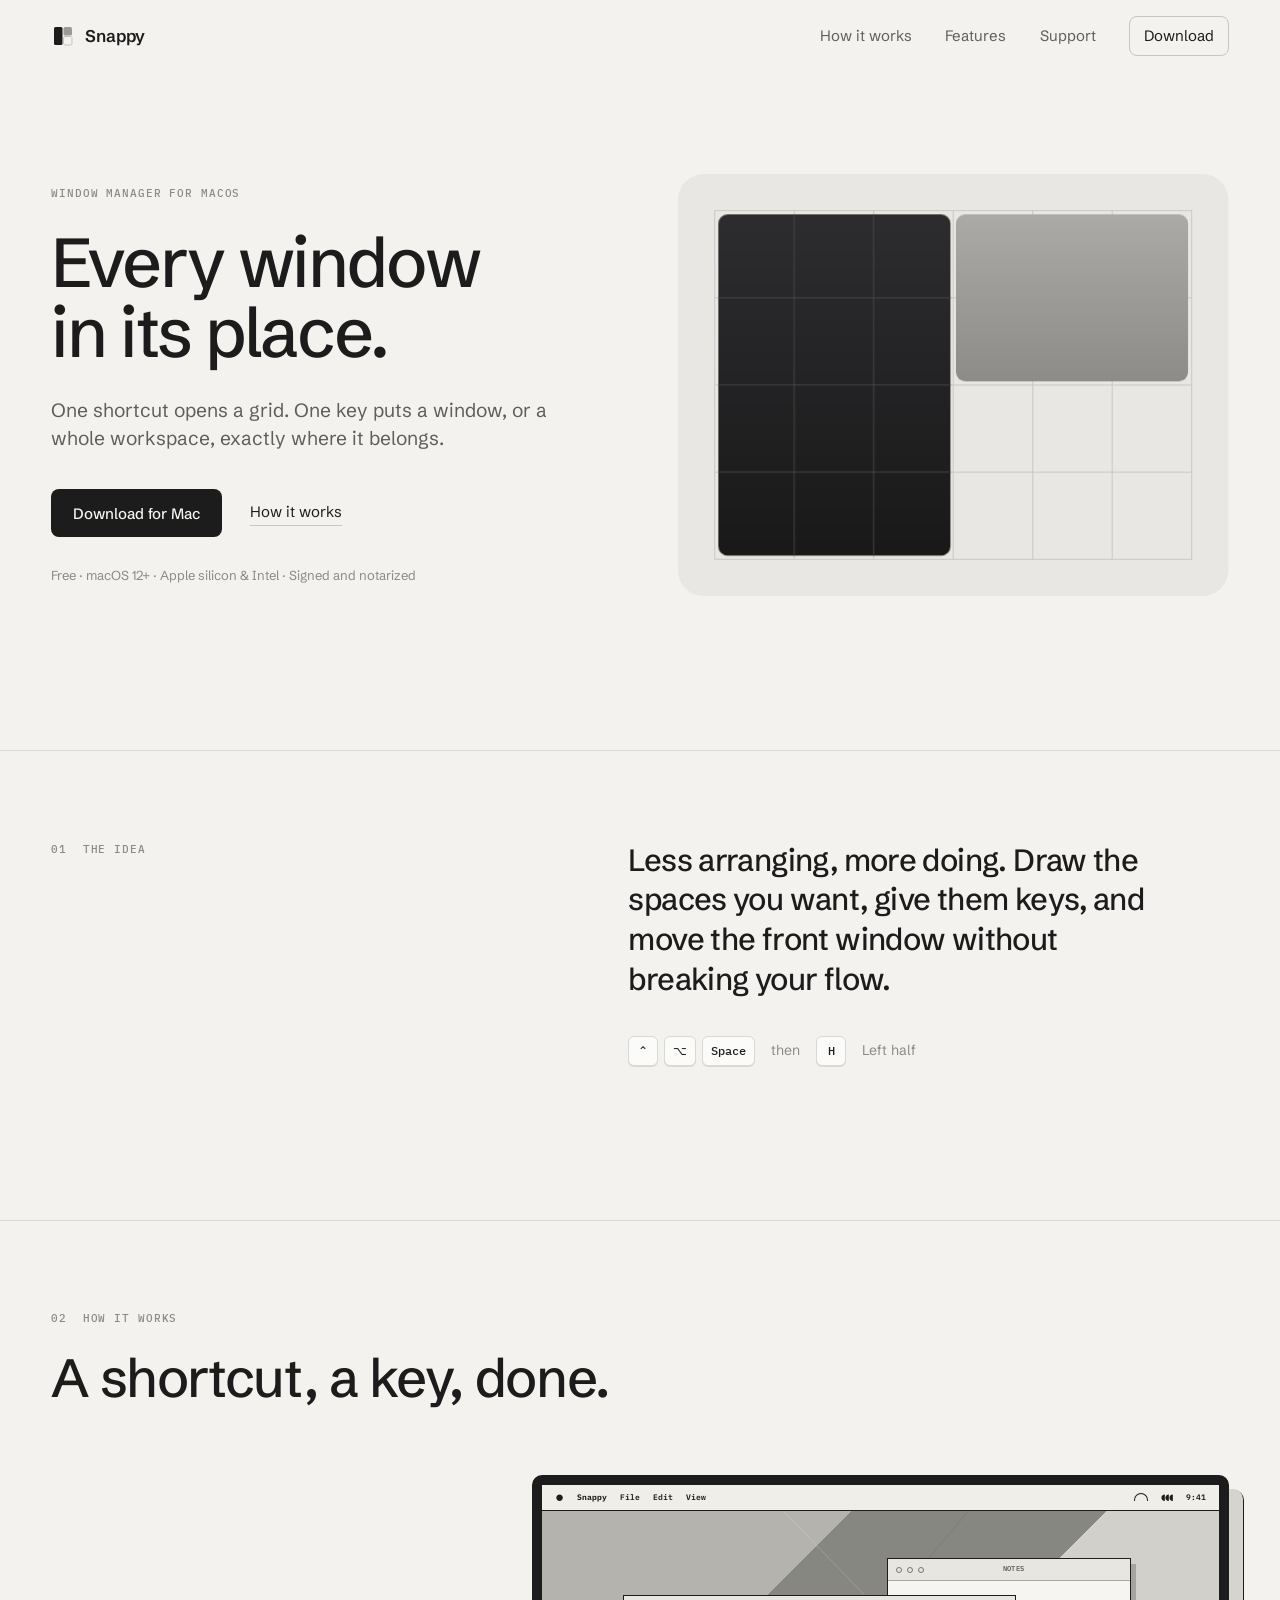
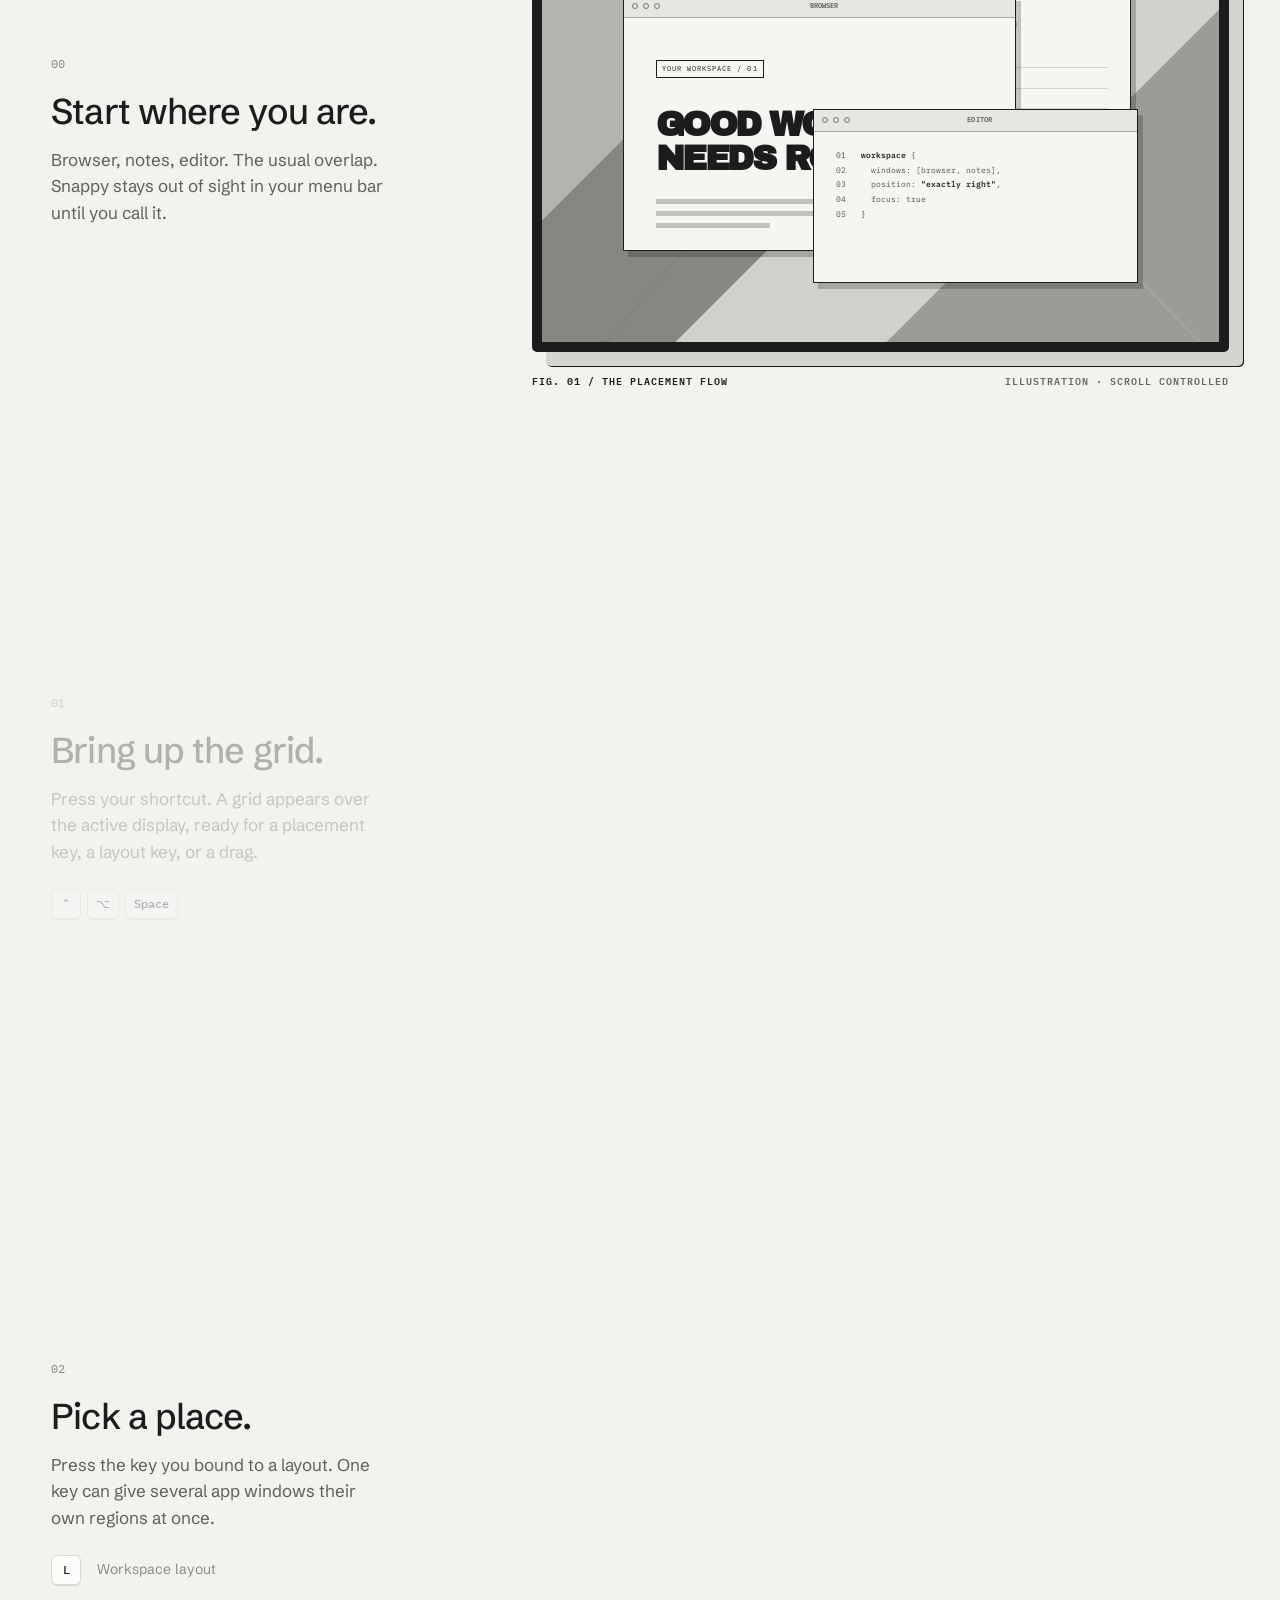
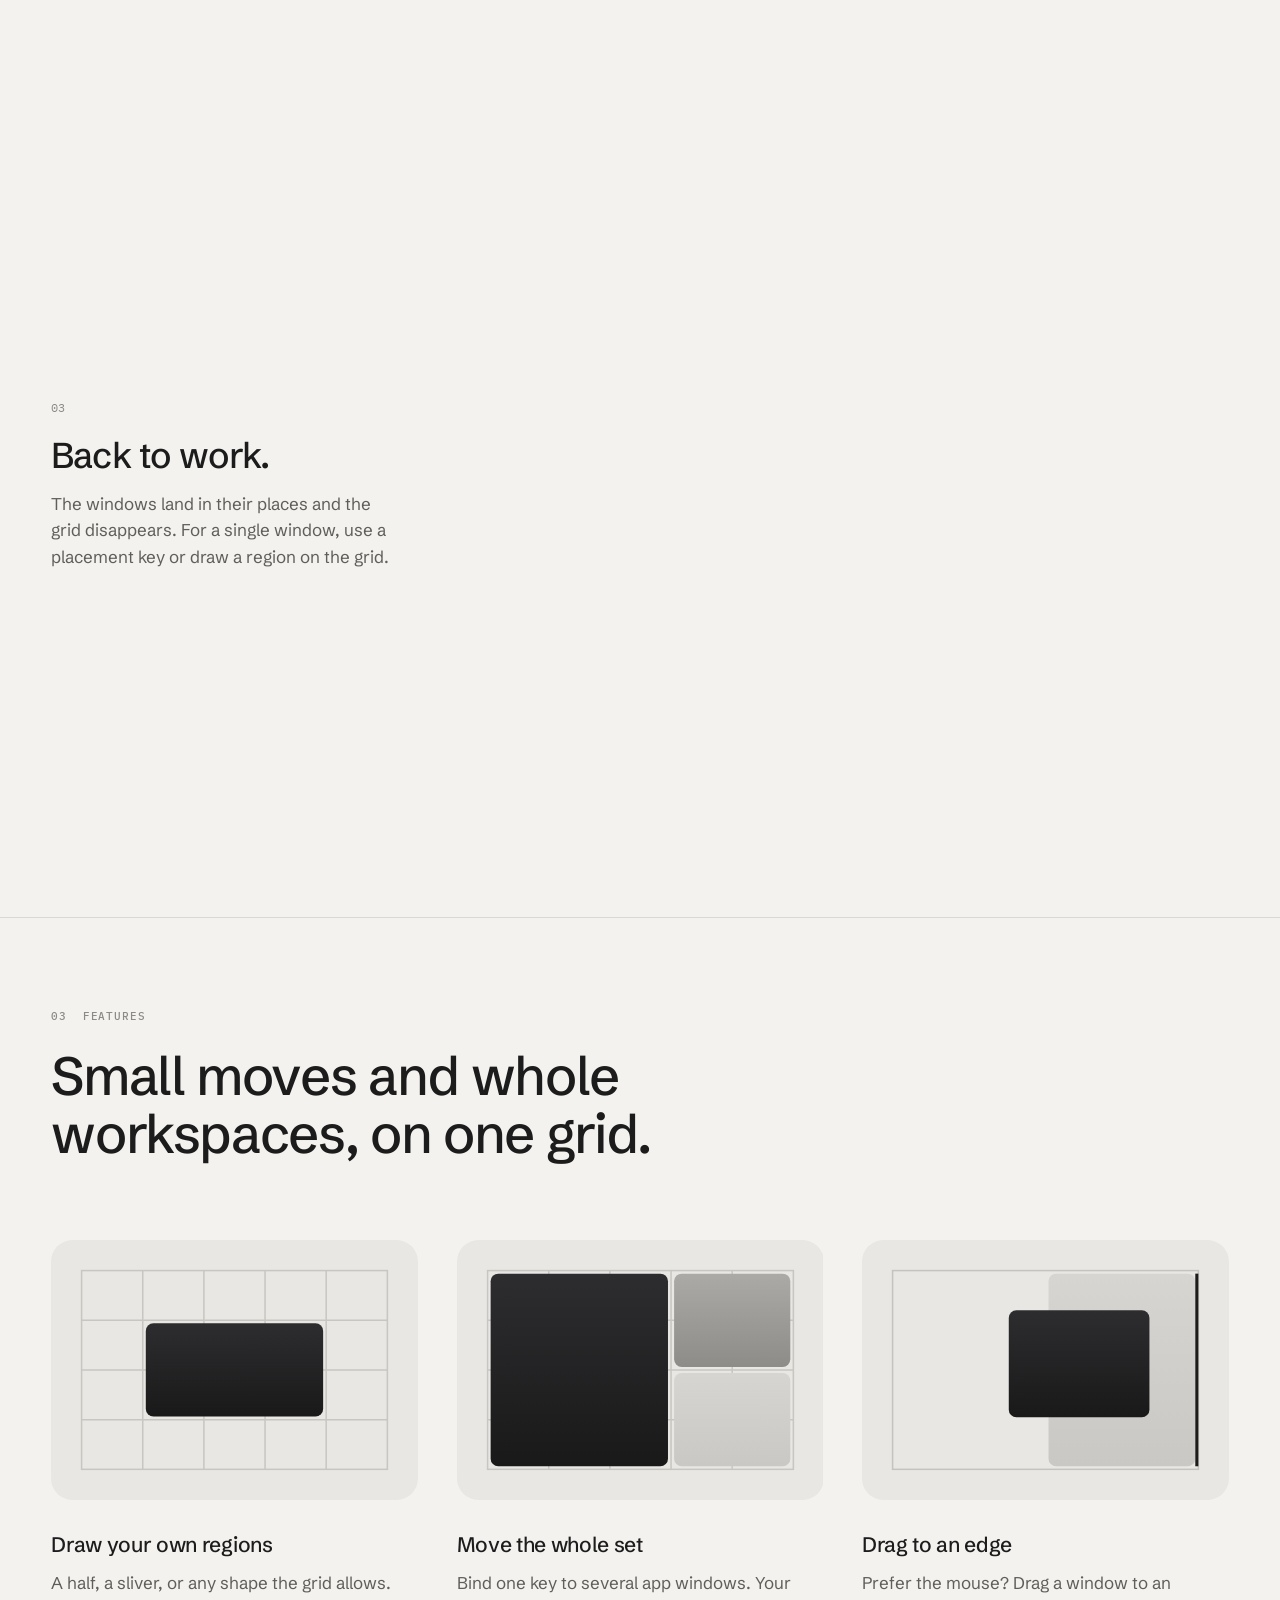
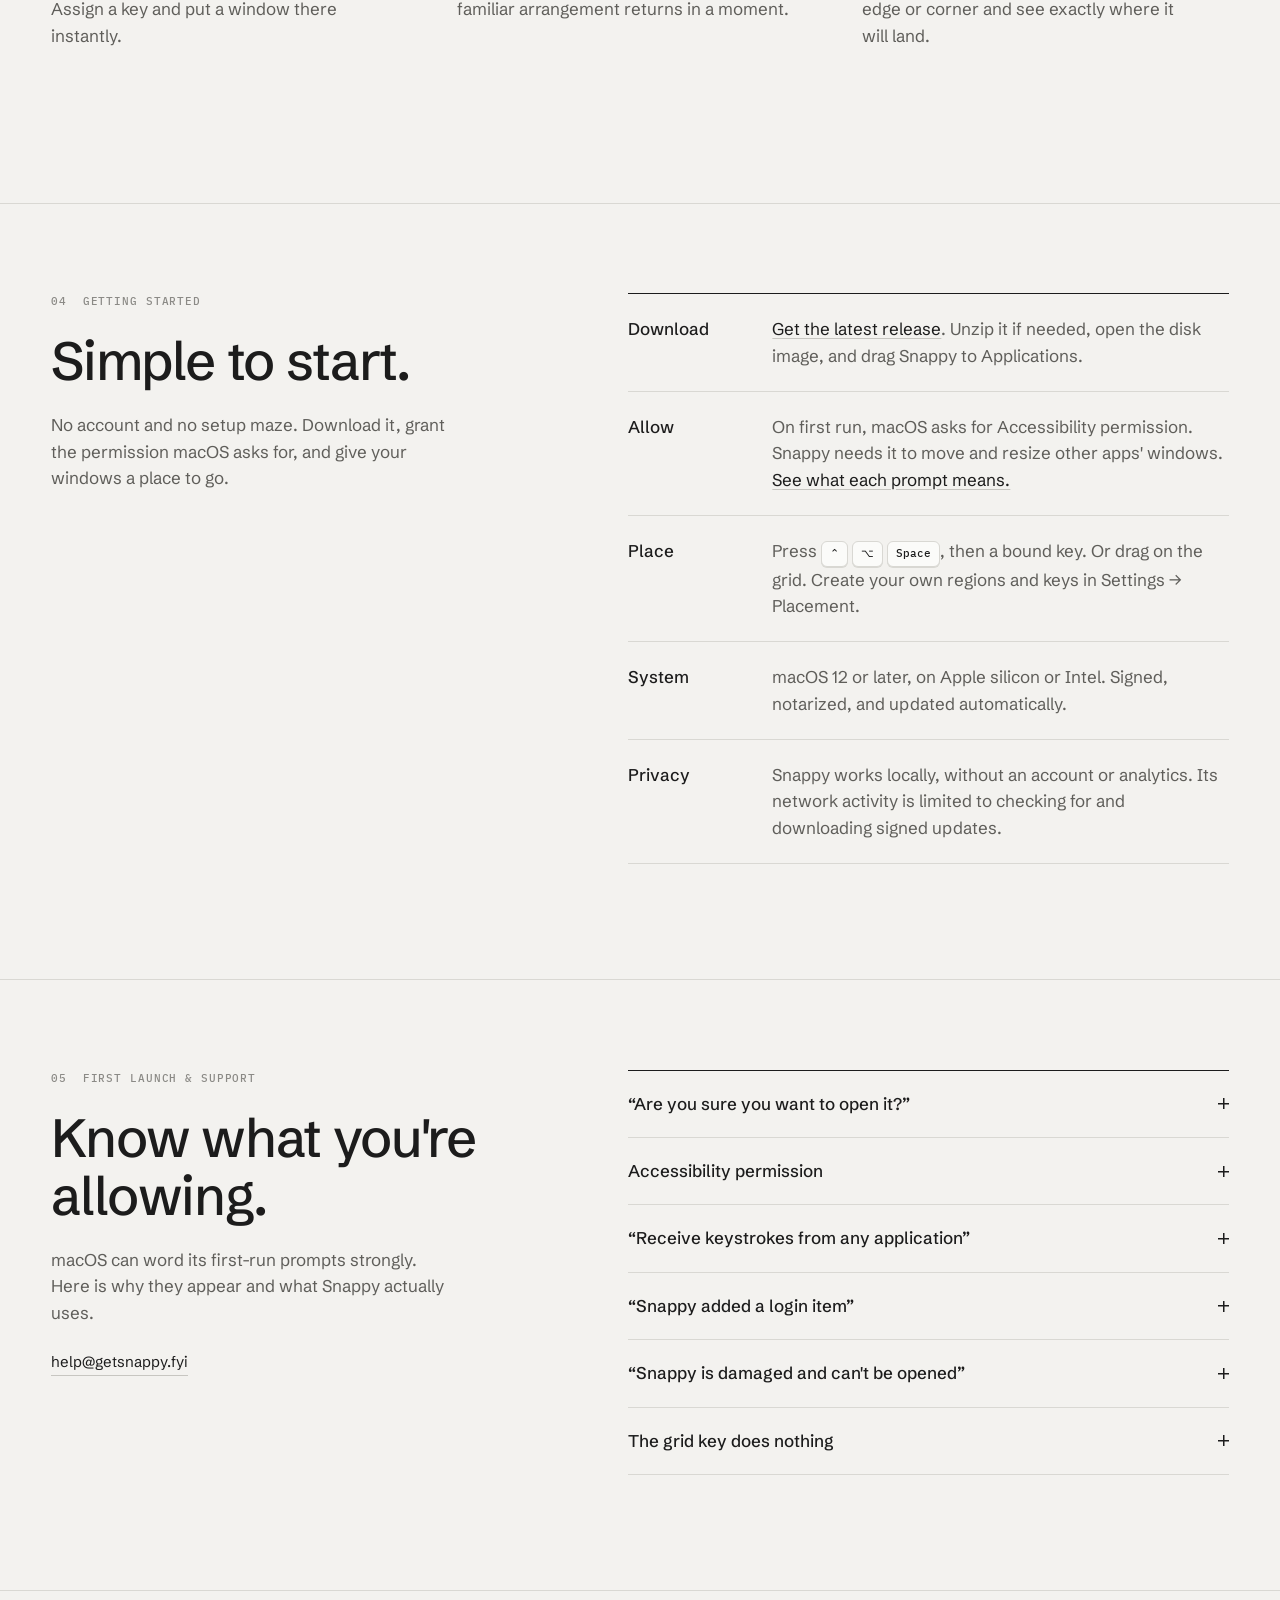
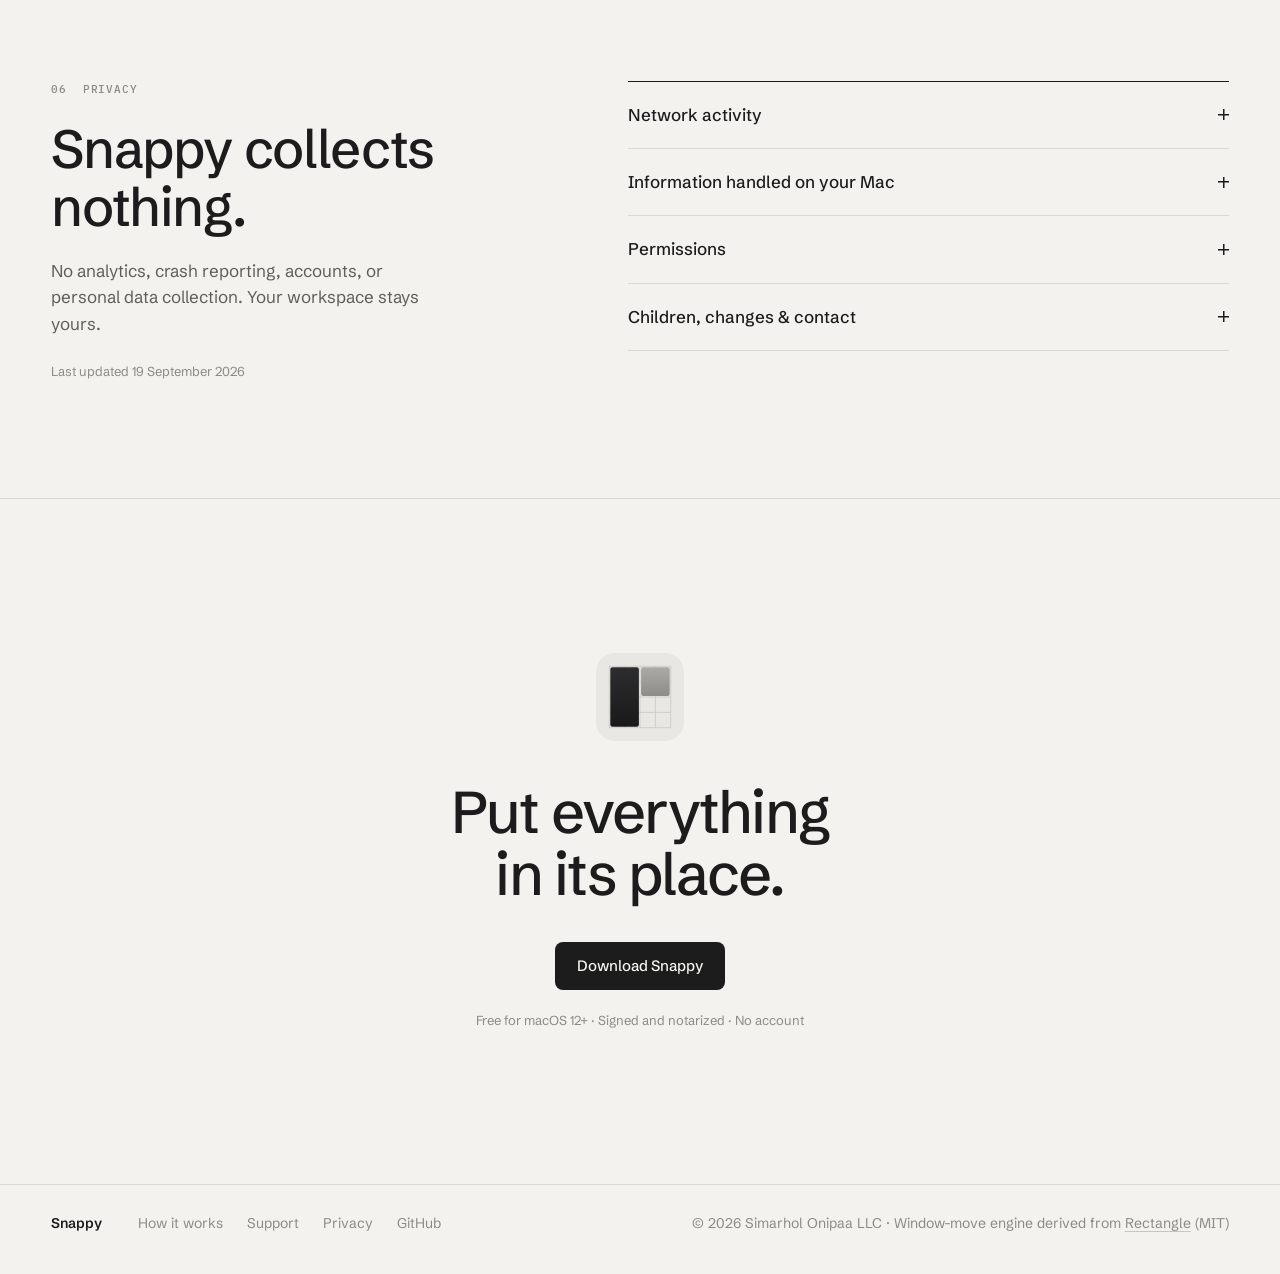
==== site/v2/index.html @ e3b737db "Add quieter v2 of the site alongside the current one Monochrome, icon-derived compositions and restr" ====
<!doctype html>
<html lang="en">
<head>
  <meta charset="utf-8">
  <meta name="viewport" content="width=device-width, initial-scale=1">
  <meta name="theme-color" content="#f3f2ef">
  <meta name="description" content="Snappy is a Mac window manager with a grid you control. One shortcut, one key, and every window is exactly where you want it.">
  <title>Snappy — Every window in its place</title>
  <link rel="preconnect" href="https://fonts.googleapis.com">
  <link rel="preconnect" href="https://fonts.gstatic.com" crossorigin>
  <!-- Schibsted Grotesk + Plex Mono for the page; Archivo Black + Plex Sans only for the walkthrough, which is kept as-is. -->
  <link href="https://fonts.googleapis.com/css2?family=Schibsted+Grotesk:wght@400;500;600&family=IBM+Plex+Mono:wght@400;500;600&family=Archivo+Black&family=IBM+Plex+Sans:wght@400;500;600;700&display=swap" rel="stylesheet">
  <link rel="icon" href="data:image/svg+xml,%3Csvg xmlns='http://www.w3.org/2000/svg' viewBox='0 0 64 64'%3E%3Crect width='64' height='64' rx='14' fill='%23f1f1ef'/%3E%3Crect x='11' y='11' width='20' height='42' rx='3' fill='%231c1c1c'/%3E%3Crect x='33' y='11' width='20' height='20' rx='3' fill='%239a9a97'/%3E%3C/svg%3E">
  <link rel="stylesheet" href="./style.css">
  <script src="../scroll.js" defer></script>
</head>
<body>
  <svg width="0" height="0" style="position:absolute" aria-hidden="true">
    <defs>
      <linearGradient id="g-ink" x1="0" y1="0" x2="0" y2="1"><stop offset="0" stop-color="#2d2d2f"/><stop offset="1" stop-color="#19191a"/></linearGradient>
      <linearGradient id="g-mid" x1="0" y1="0" x2="0" y2="1"><stop offset="0" stop-color="#abaaa7"/><stop offset="1" stop-color="#8d8c89"/></linearGradient>
      <linearGradient id="g-pale" x1="0" y1="0" x2="0" y2="1"><stop offset="0" stop-color="#d6d5d1"/><stop offset="1" stop-color="#c9c8c4"/></linearGradient>
    </defs>
  </svg>

  <header class="site-header">
    <div class="shell header-inner">
      <a class="brand" href="#top" aria-label="Snappy home">
        <svg class="brand-mark" viewBox="0 0 24 24" aria-hidden="true"><rect x="3" y="3" width="8.5" height="18" rx="1.5" fill="#1c1c1c"/><rect x="12.5" y="3" width="8.5" height="8.5" rx="1.5" fill="#9a9a97"/><rect x="12.5" y="12.5" width="8.5" height="8.5" rx="1.5" fill="none" stroke="#c4c3bf"/></svg>
        <span>Snappy</span>
      </a>
      <nav class="nav" aria-label="Main navigation">
        <a href="#how-it-works">How it works</a>
        <a href="#features">Features</a>
        <a href="#first-launch">Support</a>
        <a class="nav-download" href="https://github.com/travismarceau/snappy/releases/latest/download/Snappy.dmg.zip">Download</a>
      </nav>
    </div>
  </header>

  <main id="top">
    <section class="hero" aria-labelledby="hero-title">
      <div class="shell hero-inner">
        <div class="hero-copy">
          <p class="label">Window manager for macOS</p>
          <h1 id="hero-title">Every window<br>in its place.</h1>
          <p class="lede">One shortcut opens a grid. One key puts a window, or a whole workspace, exactly where it belongs.</p>
          <div class="actions">
            <a class="button" href="https://github.com/travismarceau/snappy/releases/latest/download/Snappy.dmg.zip">Download for Mac</a>
            <a class="quiet-link" href="#how-it-works">How it works</a>
          </div>
          <p class="meta">Free · macOS 12+ · Apple silicon &amp; Intel · Signed and notarized</p>
        </div>

        <figure class="hero-art" aria-hidden="true">
          <svg viewBox="0 0 600 460" class="composition">
            <defs><clipPath id="clip-ink"><rect x="44" y="44" width="253" height="372" rx="10"/></clipPath></defs>
            <rect class="plate" x="0" y="0" width="600" height="460" rx="28"/>
            <g class="grid-lines">
              <rect x="40" y="40" width="520" height="380" fill="none"/>
              <path d="M126.7 40V420M213.3 40V420M300 40V420M386.7 40V420M473.3 40V420M40 135H560M40 230H560M40 325H560"/>
            </g>
            <rect class="block b-mid" x="303" y="44" width="253" height="182" rx="10" fill="url(#g-mid)"/>
            <rect class="block b-ink" x="44" y="44" width="253" height="372" rx="10" fill="url(#g-ink)"/>
            <path class="grid-on-ink" clip-path="url(#clip-ink)" d="M126.7 40V420M213.3 40V420M40 135H300M40 230H300M40 325H300"/>
          </svg>
        </figure>
      </div>
    </section>

    <section class="statement" aria-labelledby="statement-title">
      <div class="shell statement-inner">
        <p class="label">01 &nbsp;The idea</p>
        <div>
          <h2 id="statement-title">Less arranging, more doing. Draw the spaces you want, give them keys, and move the front window without breaking your flow.</h2>
          <p class="keyline" aria-label="Press Control, Option, Space, then H for the left half"><kbd>⌃</kbd><kbd>⌥</kbd><kbd>Space</kbd><span>then</span><kbd>H</kbd><span>Left half</span></p>
        </div>
      </div>
    </section>

    <section class="story" id="how-it-works" aria-labelledby="story-title">
      <div class="shell">
        <div class="section-head">
          <p class="label">02 &nbsp;How it works</p>
          <h2 id="story-title">A shortcut, a key, done.</h2>
        </div>
        <div class="story-layout">
          <div class="story-steps">
            <article class="story-step is-active" data-step="0"><span class="step-num">00</span><h3>Start where you are.</h3><p>Browser, notes, editor. The usual overlap. Snappy stays out of sight in your menu bar until you call it.</p></article>
            <article class="story-step" data-step="1"><span class="step-num">01</span><h3>Bring up the grid.</h3><p>Press your shortcut. A grid appears over the active display, ready for a placement key, a layout key, or a drag.</p><div class="step-command"><kbd>⌃</kbd><kbd>⌥</kbd><kbd>Space</kbd></div></article>
            <article class="story-step" data-step="2"><span class="step-num">02</span><h3>Pick a place.</h3><p>Press the key you bound to a layout. One key can give several app windows their own regions at once.</p><div class="step-command"><kbd>L</kbd><span>Workspace layout</span></div></article>
            <article class="story-step" data-step="3"><span class="step-num">03</span><h3>Back to work.</h3><p>The windows land in their places and the grid disappears. For a single window, use a placement key or draw a region on the grid.</p></article>
          </div>
          <div class="story-visual" role="img" aria-label="Illustration of a desktop: Snappy's grid appears, a layout is selected, and windows move into place">
            <div class="desktop-wrap">
              <div class="desktop" id="desktop-demo" data-state="0" aria-hidden="true">
                <div class="menu-bar"><span class="menu-left"><span class="apple">●</span><strong>Snappy</strong><span>File</span><span>Edit</span><span>View</span></span><span class="menu-right"><span class="signal"></span><span>◖◖◖</span><span>9:41</span></span></div>
                <div class="window notes"><div class="window-bar"><i class="dot"></i><i class="dot"></i><i class="dot"></i><span class="window-title">NOTES</span></div><div class="notes-body"><b>THE PLAN.</b><span>01 &nbsp; Find some space</span><span>02 &nbsp; Put things there</span><span>03 &nbsp; Get going</span></div></div>
                <div class="window browser"><div class="window-bar"><i class="dot"></i><i class="dot"></i><i class="dot"></i><span class="window-title">BROWSER</span></div><div class="browser-body"><span class="browser-tag">Your workspace / 01</span><strong>Good work<br>needs room.</strong><span class="body-line"></span><span class="body-line short"></span><span class="body-line tiny"></span></div></div>
                <div class="window code"><div class="window-bar"><i class="dot"></i><i class="dot"></i><i class="dot"></i><span class="window-title">EDITOR</span></div><div class="code-body"><span>01 &nbsp; <em>workspace</em> {</span><span>02 &nbsp; &nbsp; windows: [browser, notes],</span><span>03 &nbsp; &nbsp; position: <em>"exactly right"</em>,</span><span>04 &nbsp; &nbsp; focus: true</span><span>05 &nbsp; }</span></div></div>
                <div class="story-shade"></div>
                <div class="placement-panel"><div class="panel-head"><b>snappy.</b><span>Layout / active display</span><span>×</span></div><div class="panel-grid"><i></i><i></i><i></i><i></i><i></i><i></i><i></i><i></i><i></i><i></i><i></i><i></i><i></i><i></i><i></i><i></i><i></i><i></i><i></i><i></i><i></i><i></i><i></i><i></i><i></i><i></i><i></i><i></i><i></i><i></i><i></i><i></i><i></i><i></i><i></i><i></i><div class="panel-selection"><strong>L</strong></div><div class="panel-secondary top"></div><div class="panel-secondary bottom"></div></div></div>
              </div>
              <div class="visual-caption"><span>Fig. 01 / The placement flow</span><span>Illustration · scroll controlled</span></div>
            </div>
          </div>
        </div>
      </div>
    </section>

    <section class="features" id="features" aria-labelledby="features-title">
      <div class="shell">
        <div class="section-head">
          <p class="label">03 &nbsp;Features</p>
          <h2 id="features-title">Small moves and whole workspaces, on one grid.</h2>
        </div>
        <div class="feature-grid">
          <article class="feature">
            <svg class="tile" viewBox="0 0 240 170" aria-hidden="true">
              <rect class="plate" width="240" height="170" rx="14"/>
              <g class="grid-lines"><rect x="20" y="20" width="200" height="130" fill="none"/><path d="M60 20V150M100 20V150M140 20V150M180 20V150M20 52.5H220M20 85H220M20 117.5H220"/></g>
              <rect x="62" y="54.5" width="116" height="61" rx="5" fill="url(#g-ink)"/>
            </svg>
            <h3>Draw your own regions</h3>
            <p>A half, a sliver, or any shape the grid allows. Assign a key and put a window there instantly.</p>
          </article>
          <article class="feature">
            <svg class="tile" viewBox="0 0 240 170" aria-hidden="true">
              <rect class="plate" width="240" height="170" rx="14"/>
              <g class="grid-lines"><rect x="20" y="20" width="200" height="130" fill="none"/><path d="M60 20V150M100 20V150M140 20V150M180 20V150M20 52.5H220M20 85H220M20 117.5H220"/></g>
              <rect x="22" y="22" width="116" height="126" rx="5" fill="url(#g-ink)"/>
              <rect x="142" y="22" width="76" height="61" rx="5" fill="url(#g-mid)"/>
              <rect x="142" y="87" width="76" height="61" rx="5" fill="url(#g-pale)"/>
            </svg>
            <h3>Move the whole set</h3>
            <p>Bind one key to several app windows. Your familiar arrangement returns in a moment.</p>
          </article>
          <article class="feature">
            <svg class="tile" viewBox="0 0 240 170" aria-hidden="true">
              <rect class="plate" width="240" height="170" rx="14"/>
              <rect x="20" y="20" width="200" height="130" fill="none" stroke="#c4c3bf"/>
              <rect x="122" y="22" width="96" height="126" rx="5" fill="url(#g-pale)"/>
              <rect x="96" y="46" width="92" height="70" rx="5" fill="url(#g-ink)"/>
              <path d="M219 22V148" stroke="#1c1c1c" stroke-width="2"/>
            </svg>
            <h3>Drag to an edge</h3>
            <p>Prefer the mouse? Drag a window to an edge or corner and see exactly where it will land.</p>
          </article>
        </div>
      </div>
    </section>

    <section class="details" id="details" aria-labelledby="details-title">
      <div class="shell two-col">
        <div class="section-head">
          <p class="label">04 &nbsp;Getting started</p>
          <h2 id="details-title">Simple to start.</h2>
          <p class="section-note">No account and no setup maze. Download it, grant the permission macOS asks for, and give your windows a place to go.</p>
        </div>
        <dl class="spec-list">
          <div class="spec-row"><dt>Download</dt><dd><a href="https://github.com/travismarceau/snappy/releases/latest/download/Snappy.dmg.zip">Get the latest release</a>. Unzip it if needed, open the disk image, and drag Snappy to Applications.</dd></div>
          <div class="spec-row"><dt>Allow</dt><dd>On first run, macOS asks for Accessibility permission. Snappy needs it to move and resize other apps' windows. <a href="#first-launch">See what each prompt means.</a></dd></div>
          <div class="spec-row"><dt>Place</dt><dd>Press <kbd>⌃</kbd> <kbd>⌥</kbd> <kbd>Space</kbd>, then a bound key. Or drag on the grid. Create your own regions and keys in Settings → Placement.</dd></div>
          <div class="spec-row"><dt>System</dt><dd>macOS 12 or later, on Apple silicon or Intel. Signed, notarized, and updated automatically.</dd></div>
          <div class="spec-row"><dt>Privacy</dt><dd>Snappy works locally, without an account or analytics. Its network activity is limited to checking for and downloading signed updates.</dd></div>
        </dl>
      </div>
    </section>

    <section class="info" id="first-launch" aria-labelledby="first-launch-title">
      <div class="shell two-col">
        <div class="section-head">
          <p class="label">05 &nbsp;First launch &amp; support</p>
          <h2 id="first-launch-title">Know what you're allowing.</h2>
          <p class="section-note">macOS can word its first-run prompts strongly. Here is why they appear and what Snappy actually uses.</p>
          <a class="quiet-link" href="mailto:help@getsnappy.fyi">help@getsnappy.fyi</a>
        </div>
        <div class="accordion">
          <details><summary>“Are you sure you want to open it?”</summary><p>Every app downloaded outside the App Store gets this prompt once. Snappy is signed and notarized by Apple. The dialog's “Apple checked it for malicious software” line is the notarization result; “Move to Trash” is a standard button, not a recommendation.</p></details>
          <details><summary>Accessibility permission</summary><p>This is required. It lets Snappy read a window's position and size and move or resize it using the macOS Accessibility API. It does not grant access to your screen contents or files. Without this permission, the grid can appear, but windows cannot move.</p><p>Go to System Settings → Privacy &amp; Security → Accessibility and enable Snappy. If windows stop moving after an update, remove Snappy from that list and add it again.</p></details>
          <details><summary>“Receive keystrokes from any application”</summary><p>This prompt appears if you use the placement grid's bound keys. Snappy listens for the single key you press while the grid is open so it can act on that key instead of typing it into the app behind the panel. It does not record keystrokes or send them anywhere. You can turn off bound keys and drag on the grid instead.</p></details>
          <details><summary>“Snappy added a login item”</summary><p>This only happens if you choose to launch Snappy at login. You can remove it at any time in System Settings → General → Login Items.</p></details>
          <details><summary>“Snappy is damaged and can't be opened”</summary><p>This usually means a tool unpacked the download and stripped its signature metadata. Delete that copy and download the disk image again.</p></details>
          <details><summary>The grid key does nothing</summary><p>That key may not be bound yet. Open Settings → Placement and assign it, or press Escape to close the grid. If keyboard input is unresponsive after a system event, locking and unlocking your Mac can clear macOS Secure Input.</p></details>
        </div>
      </div>
    </section>

    <section class="info" id="privacy" aria-labelledby="privacy-title">
      <div class="shell two-col">
        <div class="section-head">
          <p class="label">06 &nbsp;Privacy</p>
          <h2 id="privacy-title">Snappy collects nothing.</h2>
          <p class="section-note">No analytics, crash reporting, accounts, or personal data collection. Your workspace stays yours.</p>
          <p class="meta">Last updated 19 September 2026</p>
        </div>
        <div class="accordion">
          <details><summary>Network activity</summary><p>Snappy checks getsnappy.fyi for signed software updates and downloads updates from GitHub when one is available. It does not otherwise transmit personal information.</p></details>
          <details><summary>Information handled on your Mac</summary><p>To place a window, Snappy reads the position and size of the frontmost window and your display dimensions through the macOS Accessibility API, then writes a new frame. This happens locally, in the moment, and is never stored or sent anywhere.</p><p>If you create a multi-window layout, the bundle identifiers of the apps you select are saved locally so Snappy can find those windows again. Grid size, margins, key bindings, and layouts are stored in your user Library and app preferences. You can export them to a JSON file yourself; Snappy never uploads them.</p></details>
          <details><summary>Permissions</summary><p>Accessibility is required solely to move and resize windows on your Mac. Launch at login is optional and off by default. If you use bound placement keys, macOS may ask for keyboard input access while the grid is open.</p></details>
          <details><summary>Children, changes &amp; contact</summary><p>Snappy is a utility with no user content or data collection. It is rated 4+, is not directed at children specifically, and collects nothing from anyone. If this policy changes, the updated version will be posted here. Questions can be sent to <a href="mailto:help@getsnappy.fyi">help@getsnappy.fyi</a>.</p></details>
        </div>
      </div>
    </section>

    <section class="closing" aria-labelledby="closing-title">
      <div class="shell closing-inner">
        <svg class="closing-mark" viewBox="0 0 120 120" aria-hidden="true">
          <rect class="plate" width="120" height="120" rx="26"/>
          <g class="grid-lines"><rect x="18" y="18" width="84" height="84" fill="none"/><path d="M39 18V102M60 18V102M81 18V102M18 39H102M18 60H102M18 81H102"/></g>
          <rect x="19.5" y="19.5" width="39" height="81" rx="3" fill="url(#g-ink)"/>
          <rect x="61.5" y="19.5" width="39" height="39" rx="3" fill="url(#g-mid)"/>
        </svg>
        <h2 id="closing-title">Put everything<br>in its place.</h2>
        <a class="button" href="https://github.com/travismarceau/snappy/releases/latest/download/Snappy.dmg.zip">Download Snappy</a>
        <p class="meta">Free for macOS 12+ · Signed and notarized · No account</p>
      </div>
    </section>
  </main>

  <footer class="site-footer">
    <div class="shell footer-inner">
      <span class="footer-brand">Snappy</span>
      <nav class="footer-links" aria-label="Footer"><a href="#how-it-works">How it works</a><a href="#first-launch">Support</a><a href="#privacy">Privacy</a><a href="https://github.com/travismarceau/snappy">GitHub</a></nav>
      <p class="footer-meta">© 2026 Simarhol Onipaa LLC · Window-move engine derived from <a href="https://github.com/rxhanson/Rectangle">Rectangle</a> (MIT)</p>
    </div>
  </footer>
</body>
</html>
---- site/v2/style.css ----
/* Snappy v2 — quiet, monochrome, built from the app icon's grammar:
   a hairline grid on a pale plate, filled by a few flat grey planes. */
:root{
  --paper:#f3f2ef;--plate:#e8e7e3;--ink:#1c1c1c;--text:#2b2b2a;--soft:#5f5e5a;--muted:#8b8a86;
  --rule:#d9d8d3;--grid:#c7c6c1;
  --sans:'Schibsted Grotesk',system-ui,sans-serif;--code:'IBM Plex Mono',ui-monospace,monospace;
  --gutter:clamp(20px,4vw,56px);--section:clamp(96px,12vw,176px)
}
*{box-sizing:border-box}
html{scroll-behavior:smooth}
body{margin:0;background:var(--paper);color:var(--text);font-family:var(--sans);font-size:17px;line-height:1.55;-webkit-font-smoothing:antialiased;text-rendering:optimizeLegibility}
a{color:inherit;text-decoration:none}
a:focus-visible,summary:focus-visible{outline:1.5px solid var(--ink);outline-offset:4px;border-radius:2px}
h1,h2,h3{font-weight:500;color:var(--ink);letter-spacing:-.025em;margin:0}
.shell{width:min(100% - var(--gutter)*2,1280px);margin-inline:auto}

/* Shared pieces */
.label{margin:0;font-family:var(--code);font-size:11px;font-weight:500;letter-spacing:.08em;text-transform:uppercase;color:var(--muted)}
.meta{margin:0;font-size:13px;color:var(--muted)}
.button{display:inline-flex;align-items:center;height:48px;padding:0 22px;border-radius:8px;background:var(--ink);color:#f7f6f3;font-size:15px;font-weight:500;letter-spacing:-.005em;transition:background .2s}
.button:hover{background:#3a3a39}
.quiet-link{font-size:15px;color:var(--ink);border-bottom:1px solid var(--grid);padding-bottom:2px;transition:border-color .2s}
.quiet-link:hover{border-color:var(--ink)}
kbd{font-family:var(--code);font-size:12px;font-weight:500;min-width:30px;height:30px;display:inline-grid;place-items:center;padding:0 8px;border-radius:6px;background:#fbfbf9;color:var(--ink);border:1px solid var(--rule);box-shadow:0 1px 0 var(--rule)}
.plate{fill:var(--plate)}
.grid-lines{stroke:var(--grid);stroke-width:1;fill:none}
.grid-on-ink{stroke:#4a4a4a;stroke-width:1;fill:none}
.section-head h2{font-size:clamp(34px,4.2vw,56px);line-height:1.08;margin-top:22px;max-width:20ch}
.section-note{margin:22px 0 0;max-width:40ch;color:var(--soft)}

/* Header */
.header-inner{height:72px;display:flex;align-items:center;justify-content:space-between;gap:24px}
.brand{display:inline-flex;align-items:center;gap:10px;font-weight:600;font-size:17px;color:var(--ink);letter-spacing:-.01em}
.brand-mark{width:24px;height:24px}
.nav{display:flex;align-items:center;gap:clamp(18px,2.6vw,36px);font-size:15px;color:var(--soft)}
.nav a{transition:color .2s}.nav a:hover{color:var(--ink)}
.nav .nav-download{color:var(--ink);border:1px solid var(--grid);border-radius:8px;padding:7px 14px;transition:border-color .2s}
.nav .nav-download:hover{border-color:var(--ink)}

/* Hero */
.hero{padding:clamp(48px,8vw,120px) 0 var(--section)}
.hero-inner{display:grid;grid-template-columns:minmax(0,1fr) minmax(0,1fr);gap:clamp(40px,6vw,96px);align-items:center}
.hero h1{font-size:clamp(44px,5.4vw,80px);line-height:1.02;letter-spacing:-.035em;margin:24px 0 28px}
.lede{font-size:clamp(18px,1.5vw,21px);line-height:1.5;color:var(--soft);max-width:30em;margin:0 0 36px}
.actions{display:flex;align-items:center;gap:28px;flex-wrap:wrap;margin-bottom:28px}
.hero-art{margin:0}
.composition{width:100%;height:auto;display:block}
.composition .block{animation:settle 1.1s cubic-bezier(.22,1,.36,1) both}
.composition .b-ink{animation-delay:.15s}.composition .b-mid{animation-delay:.35s}
.composition .grid-on-ink{animation:fade .8s .7s both}
@keyframes settle{from{opacity:0;transform:translateY(14px)}to{opacity:1;transform:none}}
@keyframes fade{from{opacity:0}to{opacity:1}}

/* Statement */
.statement{border-top:1px solid var(--rule);padding:clamp(56px,7vw,96px) 0 var(--section)}
.statement-inner{display:grid;grid-template-columns:minmax(0,5fr) minmax(0,6fr);gap:clamp(40px,6vw,96px)}
.statement h2{font-size:clamp(24px,2.4vw,34px);line-height:1.3;letter-spacing:-.02em;max-width:28ch}
.keyline{display:flex;align-items:center;flex-wrap:wrap;gap:6px;margin:36px 0 0;font-size:14px;color:var(--muted)}
.keyline span{margin:0 10px}

/* Story: surrounding text only. The desktop walkthrough below is unchanged from v1. */
.story{border-top:1px solid var(--rule);padding:clamp(56px,7vw,96px) 0 var(--section)}
.story-layout{display:grid;grid-template-columns:minmax(280px,.58fr) minmax(0,1fr);gap:clamp(35px,6vw,95px);align-items:start}
.story-steps{position:relative}
.story-step{min-height:74vh;display:flex;flex-direction:column;align-items:flex-start;justify-content:center;max-width:400px;padding:50px 0;transition:opacity .3s}
.story-enhanced .story-step{opacity:.3}.story-enhanced .story-step.is-active{opacity:1}
.story-step:last-child{min-height:62vh}
.step-num{font-family:var(--code);font-size:12px;color:var(--muted);margin-bottom:18px}
.story-step h3{font-size:clamp(28px,2.8vw,40px);line-height:1.1;margin-bottom:16px}
.story-step p{margin:0;color:var(--soft);max-width:34ch}
.step-command{display:inline-flex;align-items:center;gap:6px;margin-top:24px}
.step-command span{font-size:14px;color:var(--muted);margin-left:10px}

/* Features */
.features{border-top:1px solid var(--rule);padding:clamp(56px,7vw,96px) 0 var(--section)}
.feature-grid{display:grid;grid-template-columns:repeat(3,1fr);gap:clamp(24px,3vw,48px);margin-top:clamp(48px,6vw,80px)}
.tile{width:100%;height:auto;display:block;margin-bottom:28px}
.feature h3{font-size:21px;letter-spacing:-.015em;margin-bottom:10px}
.feature p{margin:0;color:var(--soft);max-width:34ch}

/* Details, support, privacy */
.details,.info{border-top:1px solid var(--rule);padding:clamp(56px,7vw,96px) 0 clamp(80px,9vw,128px)}
.two-col{display:grid;grid-template-columns:minmax(0,5fr) minmax(0,6fr);gap:clamp(40px,6vw,96px)}
.two-col .section-head .quiet-link,.two-col .section-head .meta{display:inline-block;margin-top:24px}
.spec-list{margin:0;border-top:1px solid var(--ink)}
.spec-row{display:grid;grid-template-columns:120px 1fr;gap:24px;padding:22px 0;border-bottom:1px solid var(--rule)}
.spec-row dt{font-weight:500;color:var(--ink)}
.spec-row dd{margin:0;color:var(--soft)}
.spec-row a,.accordion a{color:var(--ink);text-decoration:underline;text-decoration-color:var(--grid);text-underline-offset:3px}
.spec-row kbd{height:26px;min-width:26px;font-size:11px}
.accordion{border-top:1px solid var(--ink)}
.accordion details{border-bottom:1px solid var(--rule)}
.accordion summary{cursor:pointer;list-style:none;display:flex;justify-content:space-between;align-items:center;gap:24px;padding:20px 0;font-weight:500;color:var(--ink)}
.accordion summary::-webkit-details-marker{display:none}
.accordion summary:after{content:'';flex:none;width:11px;height:11px;background:linear-gradient(var(--ink),var(--ink)) center/100% 1.5px no-repeat,linear-gradient(var(--ink),var(--ink)) center/1.5px 100% no-repeat;transition:transform .25s}
.accordion details[open] summary:after{transform:rotate(45deg)}
.accordion details p{margin:0 32px 20px 0;color:var(--soft);font-size:16px}
.accordion details p+p{margin-top:-8px}

/* Closing */
.closing{border-top:1px solid var(--rule);padding:var(--section) 0}
.closing-inner{display:flex;flex-direction:column;align-items:center;text-align:center}
.closing-mark{width:88px;height:88px;margin-bottom:40px}
.closing h2{font-size:clamp(36px,4.6vw,64px);line-height:1.06;letter-spacing:-.03em;margin-bottom:36px;max-width:14ch}
.closing .meta{margin-top:20px}

/* Footer */
.site-footer{border-top:1px solid var(--rule);padding:28px 0 40px;font-size:14px;color:var(--muted)}
.footer-inner{display:flex;flex-wrap:wrap;align-items:baseline;gap:16px 36px}
.footer-brand{font-weight:600;color:var(--ink)}
.footer-links{display:flex;gap:24px;flex-wrap:wrap}
.footer-links a:hover,.footer-meta a:hover{color:var(--ink)}
.footer-meta{margin:0 0 0 auto}
.footer-meta a{text-decoration:underline;text-decoration-color:var(--grid);text-underline-offset:3px}

/* ---------------------------------------------------------------------------
   Desktop walkthrough — copied verbatim from ../style.css. Its original tokens
   are scoped here so the animation renders exactly as in v1.
   --------------------------------------------------------------------------- */
.story-visual{--paper:#e9e8e3;--white:#f8f7f3;--ink:#1c1c1c;--soft:#494949;--muted:#686864;--line:#bcbcb6;--gray:#aaa9a4;--display:'Archivo Black',Impact,'Arial Black',sans-serif;--body:'IBM Plex Sans',sans-serif;--mono:'IBM Plex Mono',monospace;font-family:var(--body);font-size:16px;line-height:1.5;color:var(--ink)}
.story-visual{position:sticky;top:clamp(90px,11vh,140px);height:min(72vh,650px);min-height:440px;display:flex;align-items:center;justify-content:center}
.desktop-wrap{width:100%;max-width:925px;position:relative}
.desktop{position:relative;width:100%;aspect-ratio:1.46;border:10px solid var(--ink);border-radius:10px 10px 5px 5px;background:#aaa9a4;overflow:hidden;box-shadow:14px 14px 0 #d5d4ce,15px 15px 0 var(--ink);isolation:isolate}
.desktop:before{content:'';position:absolute;inset:25px 0 0;background:linear-gradient(130deg,transparent 41%,rgba(28,28,28,.1) 41.1%,transparent 41.2%),linear-gradient(46deg,transparent 60%,rgba(248,247,243,.18) 60.1%,transparent 60.2%);z-index:-1}
.desktop:after{content:'';position:absolute;inset:25px 0 0;background:linear-gradient(135deg,#b4b3ae 0 28%,#878781 28% 51%,#d1d0ca 51% 70%,#9c9b95 70%);z-index:-2}
.menu-bar{height:26px;position:relative;z-index:7;background:#efeee9;border-bottom:1px solid var(--ink);display:flex;align-items:center;justify-content:space-between;padding:0 13px;font-family:var(--mono);font-size:clamp(6px,.65vw,10px);font-weight:600;white-space:nowrap}
.menu-left,.menu-right{display:flex;align-items:center;gap:13px}.apple{font-family:var(--body);font-size:15px;line-height:1;transform:translateY(-1px)}
.menu-right .signal{width:14px;height:8px;border:1px solid var(--ink);border-radius:8px 8px 0 0;border-bottom:0}
.window{position:absolute;background:#f6f5f1;border:1px solid var(--ink);box-shadow:5px 6px 0 rgba(28,28,28,.24);overflow:hidden;transition:left .9s cubic-bezier(.22,1,.36,1),top .9s cubic-bezier(.22,1,.36,1),width .9s cubic-bezier(.22,1,.36,1),height .9s cubic-bezier(.22,1,.36,1)}
.window.browser{left:12%;top:24%;width:58%;height:56%;z-index:3}
.window.notes{left:51%;top:16%;width:36%;height:48%;z-index:2}
.window.code{left:40%;top:49%;width:48%;height:38%;z-index:4}
.window-bar{height:22px;background:#e7e6e1;border-bottom:1px solid #aaa9a4;display:flex;align-items:center;gap:5px;padding:0 8px}
.dot{width:6px;height:6px;border:1px solid #777771;border-radius:50%}
.window-title{font-family:var(--mono);font-size:clamp(5px,.55vw,8px);font-weight:600;letter-spacing:.02em;margin:auto;color:#5e5e59;padding-right:24px}
.browser-body{padding:9% 8%}.browser-body .browser-tag{font-family:var(--mono);font-size:clamp(5px,.55vw,8px);letter-spacing:.15em;text-transform:uppercase;border:1px solid var(--ink);display:inline-block;padding:3px 5px}
.browser-body strong{display:block;font-family:var(--display);font-size:clamp(16px,2.7vw,40px);line-height:.98;letter-spacing:-.07em;text-transform:uppercase;margin:9% 0 7%}
.body-line{display:block;width:78%;height:5px;background:#c2c1ba;margin:7px 0}.body-line.short{width:57%}.body-line.tiny{width:35%}
.notes-body{padding:12% 9%;font-family:var(--mono);font-size:clamp(5px,.66vw,10px);line-height:2.3}
.notes-body b{font-family:var(--display);font-size:clamp(11px,1.55vw,24px);letter-spacing:-.07em;line-height:1.1;display:block;margin-bottom:8%}.notes-body span{display:block;border-bottom:1px solid #d5d4cd}
.code-body{padding:5% 7%;font-family:var(--mono);font-size:clamp(5px,.62vw,9px);line-height:1.85;white-space:nowrap;color:#55554f}.code-body span{display:block}.code-body em{color:#242424;font-style:normal;font-weight:600}
.story-shade{position:absolute;z-index:5;inset:26px 0 0;background:rgba(20,20,20,.43);opacity:0;transition:opacity .55s;pointer-events:none}
.placement-panel{position:absolute;z-index:6;left:50%;top:51%;width:58%;aspect-ratio:1.48;transform:translate(-50%,-40%) scale(.9);opacity:0;background:rgba(246,245,241,.97);border:1px solid var(--ink);box-shadow:9px 9px 0 rgba(28,28,28,.35);padding:3%;transition:opacity .5s,transform .65s cubic-bezier(.22,1,.36,1);pointer-events:none}
.panel-head{display:flex;justify-content:space-between;align-items:center;font-family:var(--mono);font-size:clamp(5px,.65vw,9px);font-weight:600;text-transform:uppercase;letter-spacing:.08em;margin-bottom:3%}.panel-head b{font-family:var(--display);font-size:clamp(8px,1vw,15px);letter-spacing:-.05em}
.panel-grid{position:relative;height:78%;display:grid;grid-template-columns:repeat(6,1fr);grid-template-rows:repeat(6,1fr);border:1px solid #777771}
.panel-grid i{border-right:1px solid #aaa9a4;border-bottom:1px solid #aaa9a4}.panel-grid i:nth-child(6n){border-right:0}.panel-grid i:nth-of-type(n+31){border-bottom:0}
.panel-selection{position:absolute;inset:0 34% 0 0;background:rgba(42,42,42,.35);border:2px solid #252525;opacity:.25;transition:opacity .4s,background .4s}
.panel-selection strong{position:absolute;top:50%;left:50%;transform:translate(-50%,-50%);display:grid;place-items:center;width:20%;aspect-ratio:1;background:var(--ink);color:var(--white);font-family:var(--mono);font-size:clamp(5px,.75vw,12px)}
.panel-secondary{position:absolute;left:67%;right:0;height:49%;background:rgba(42,42,42,.3);border:2px solid #252525;opacity:.15;transition:opacity .4s,background .4s}
.panel-secondary.top{top:0}.panel-secondary.bottom{bottom:0}
.desktop[data-state="1"] .story-shade,.desktop[data-state="2"] .story-shade{opacity:1}
.desktop[data-state="1"] .placement-panel,.desktop[data-state="2"] .placement-panel{opacity:1;transform:translate(-50%,-50%) scale(1)}
.desktop[data-state="2"] .panel-selection{opacity:1;background:rgba(42,42,42,.57)}
.desktop[data-state="2"] .panel-secondary{opacity:1;background:rgba(42,42,42,.45)}
.desktop[data-state="3"] .window.browser{left:2%;top:30px;width:62%;height:calc(100% - 40px)}
.desktop[data-state="3"] .window.notes{left:65%;top:30px;width:33%;height:49%}
.desktop[data-state="3"] .window.code{left:65%;top:calc(49% + 33px);width:33%;height:calc(51% - 43px)}
.desktop[data-state="3"] .window{box-shadow:0 0 0 1px rgba(28,28,28,.1)}
.visual-caption{display:flex;justify-content:space-between;gap:12px;margin-top:21px;font-family:var(--mono);font-size:10px;font-weight:600;letter-spacing:.1em;text-transform:uppercase}.visual-caption span:last-child{color:var(--muted)}

@media(max-width:1050px){
  .story-layout{grid-template-columns:minmax(240px,.65fr) minmax(0,1fr);gap:30px}
}
@media(max-width:860px){
  .hero-inner,.statement-inner,.two-col{grid-template-columns:1fr}
  .hero-art{max-width:560px}
  .feature-grid{grid-template-columns:1fr;gap:56px}
  .tile{max-width:420px}
  .footer-meta{margin-left:0;flex-basis:100%}
}
@media(max-width:760px){
  .nav a:not(.nav-download):not(:first-child){display:none}
  .story-layout{display:flex;flex-direction:column}
  .story-visual{order:-1;top:68px;height:auto;min-height:0;width:100%;padding:13px 0 18px;background:#f3f2ef;z-index:3}
  .desktop-wrap{max-width:520px}.desktop{border-width:6px}.menu-bar{height:20px}.story-shade{inset:20px 0 0}
  .story-steps{width:100%}
  .story-step,.story-step:last-child{min-height:68vh;max-width:100%;justify-content:end;padding:80px 0 60px}
  .spec-row{grid-template-columns:1fr;gap:4px}
}
@media(max-width:480px){
  .nav a:not(.nav-download){display:none}
  .story-visual{top:64px}.visual-caption{font-size:8px;margin-top:12px}
  .story-step,.story-step:last-child{min-height:65vh}
  .menu-right span:nth-child(2){display:none}.window-bar{height:17px}.dot{width:5px;height:5px}
  .desktop[data-state="3"] .window.browser,.desktop[data-state="3"] .window.notes{top:24px}
  .desktop[data-state="3"] .window.browser{height:calc(100% - 30px)}
  .desktop[data-state="3"] .window.code{top:calc(49% + 25px);height:calc(51% - 31px)}
  .actions{gap:20px}
}
@media(prefers-reduced-motion:reduce){html{scroll-behavior:auto}*,*:before,*:after{animation-duration:.01ms!important;transition-duration:.01ms!important}}
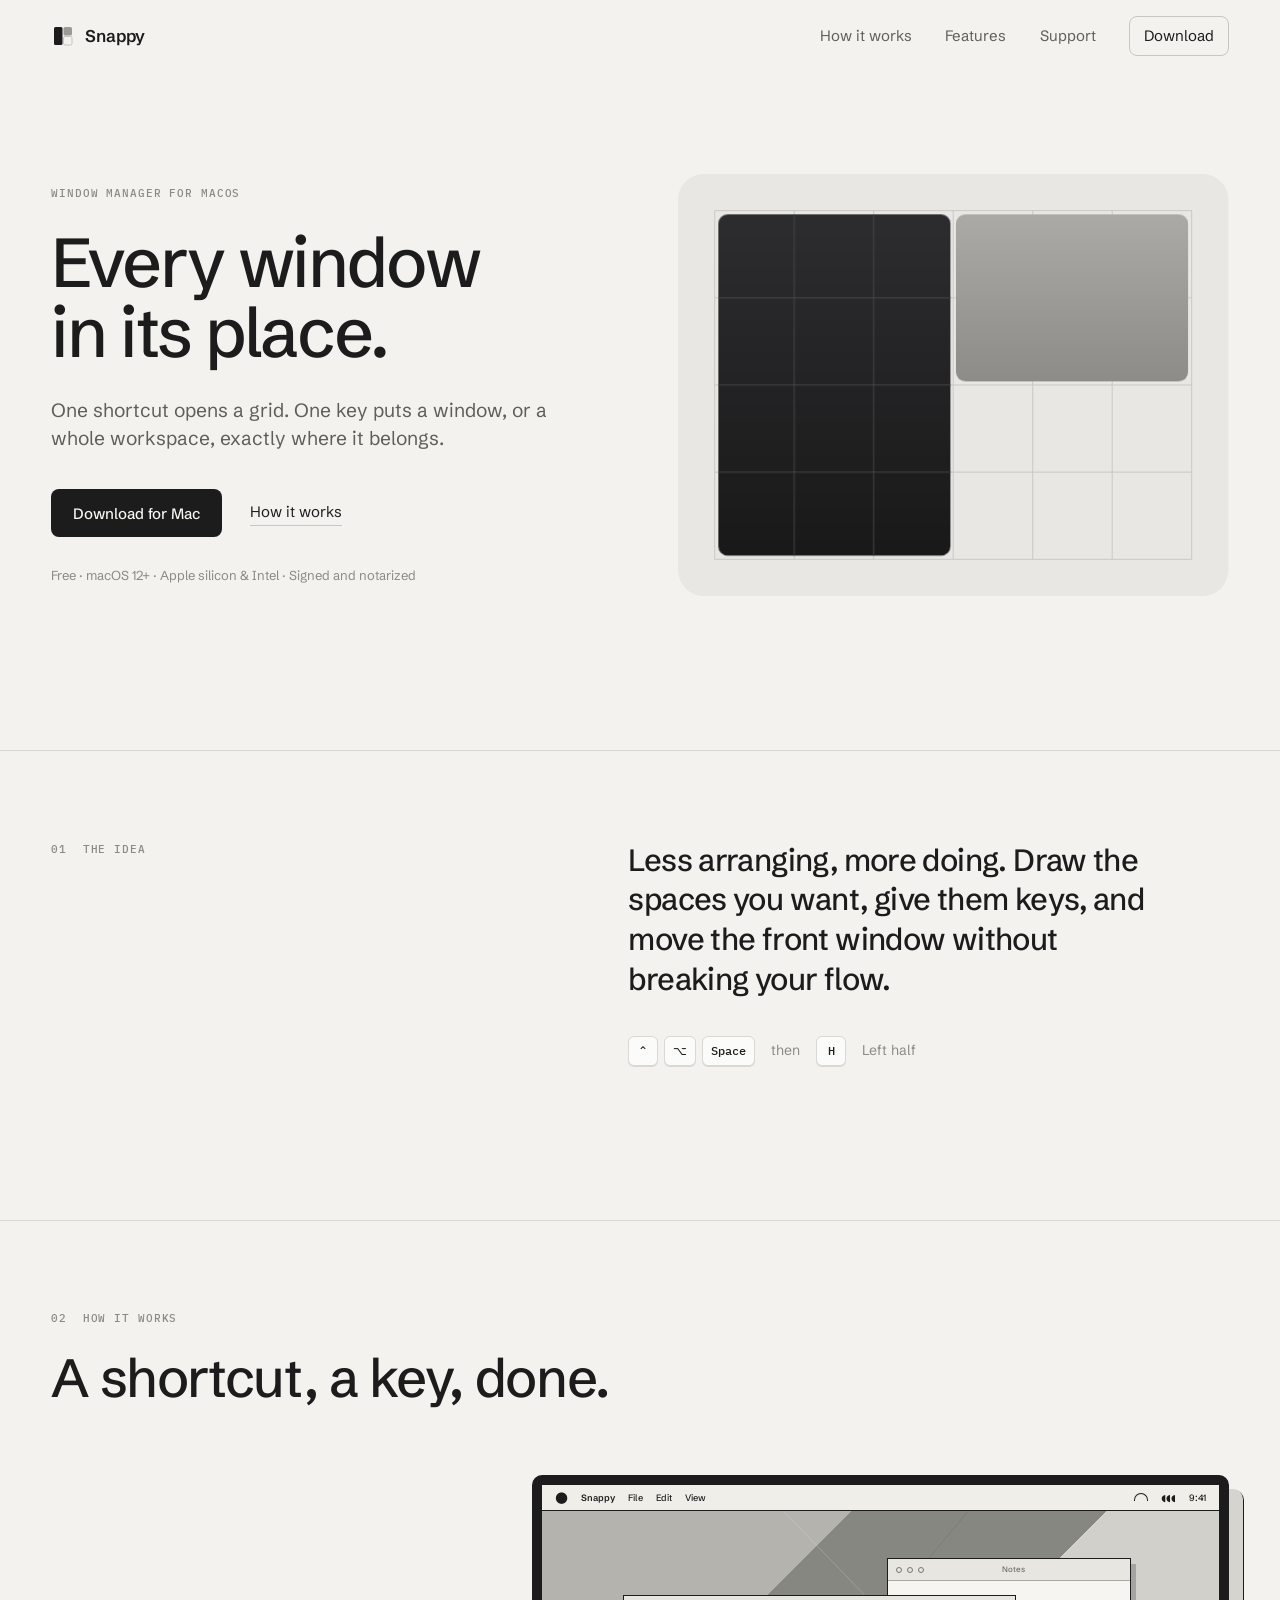
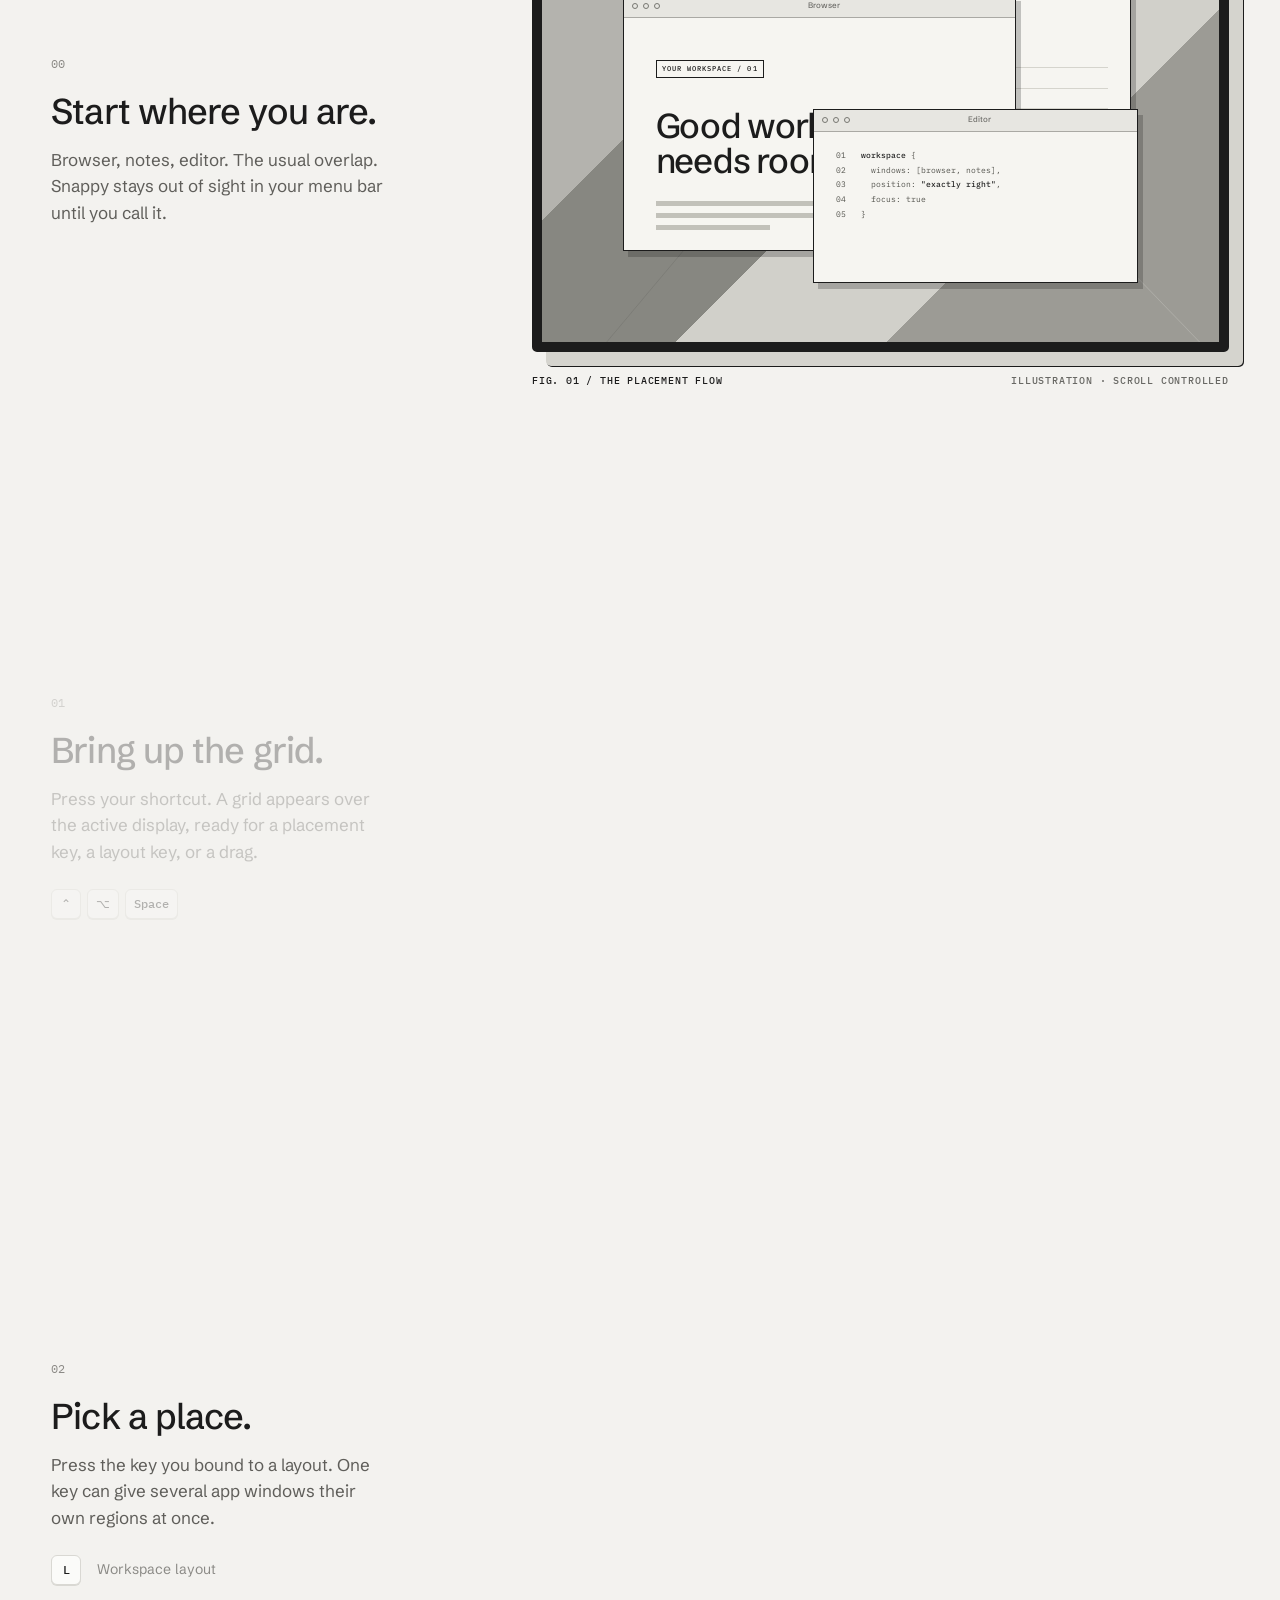
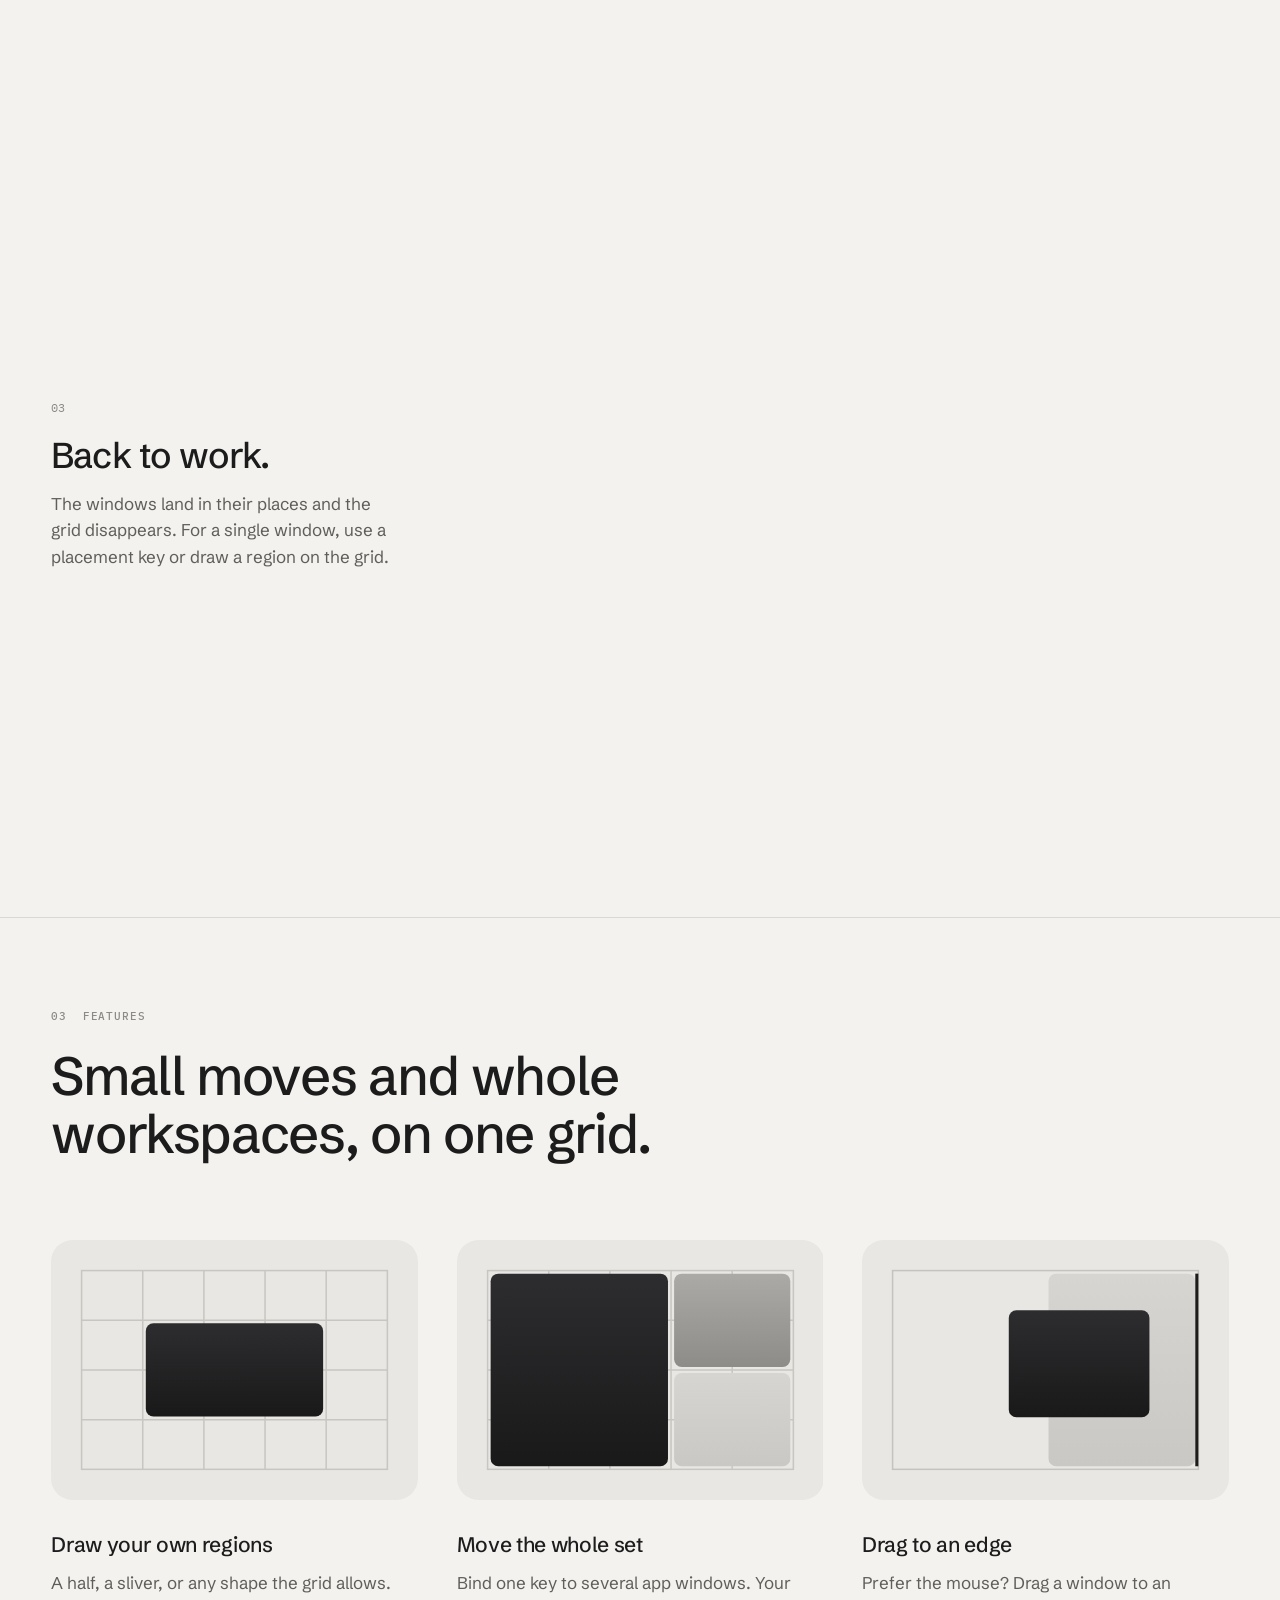
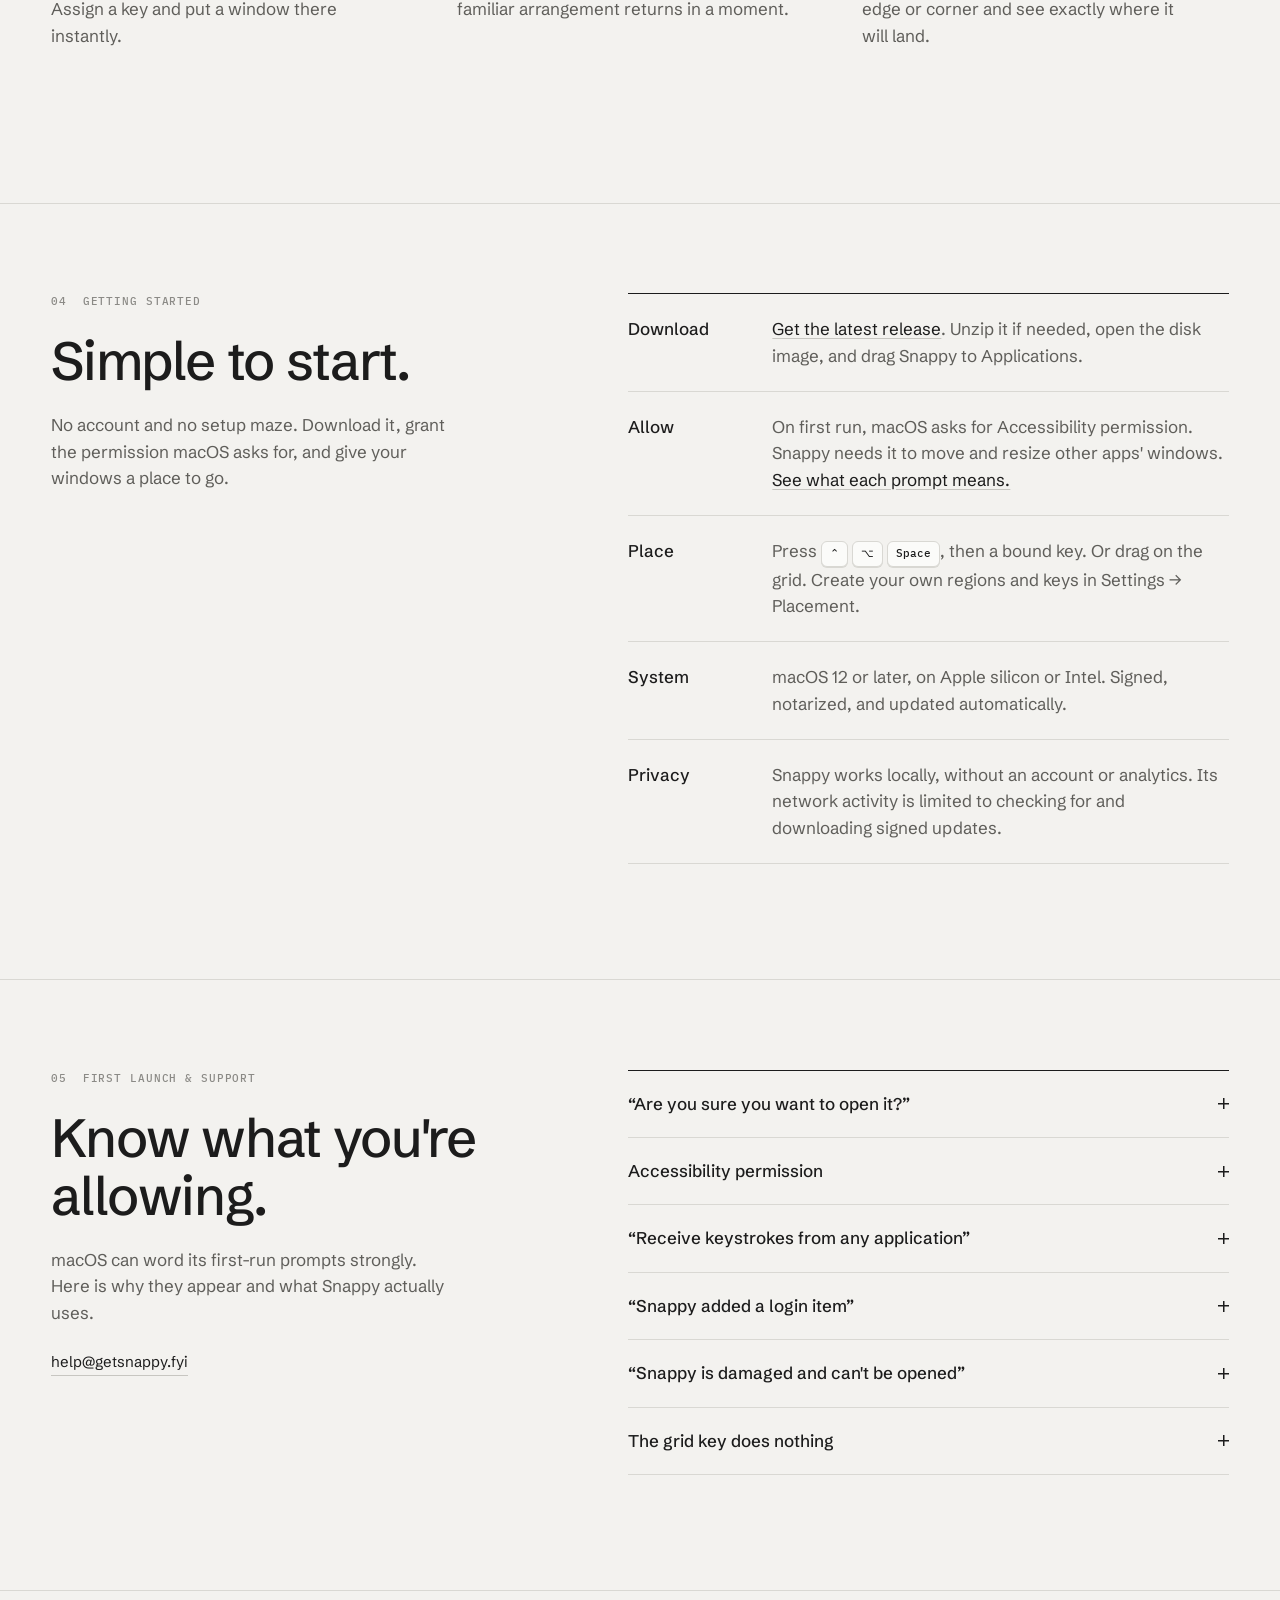
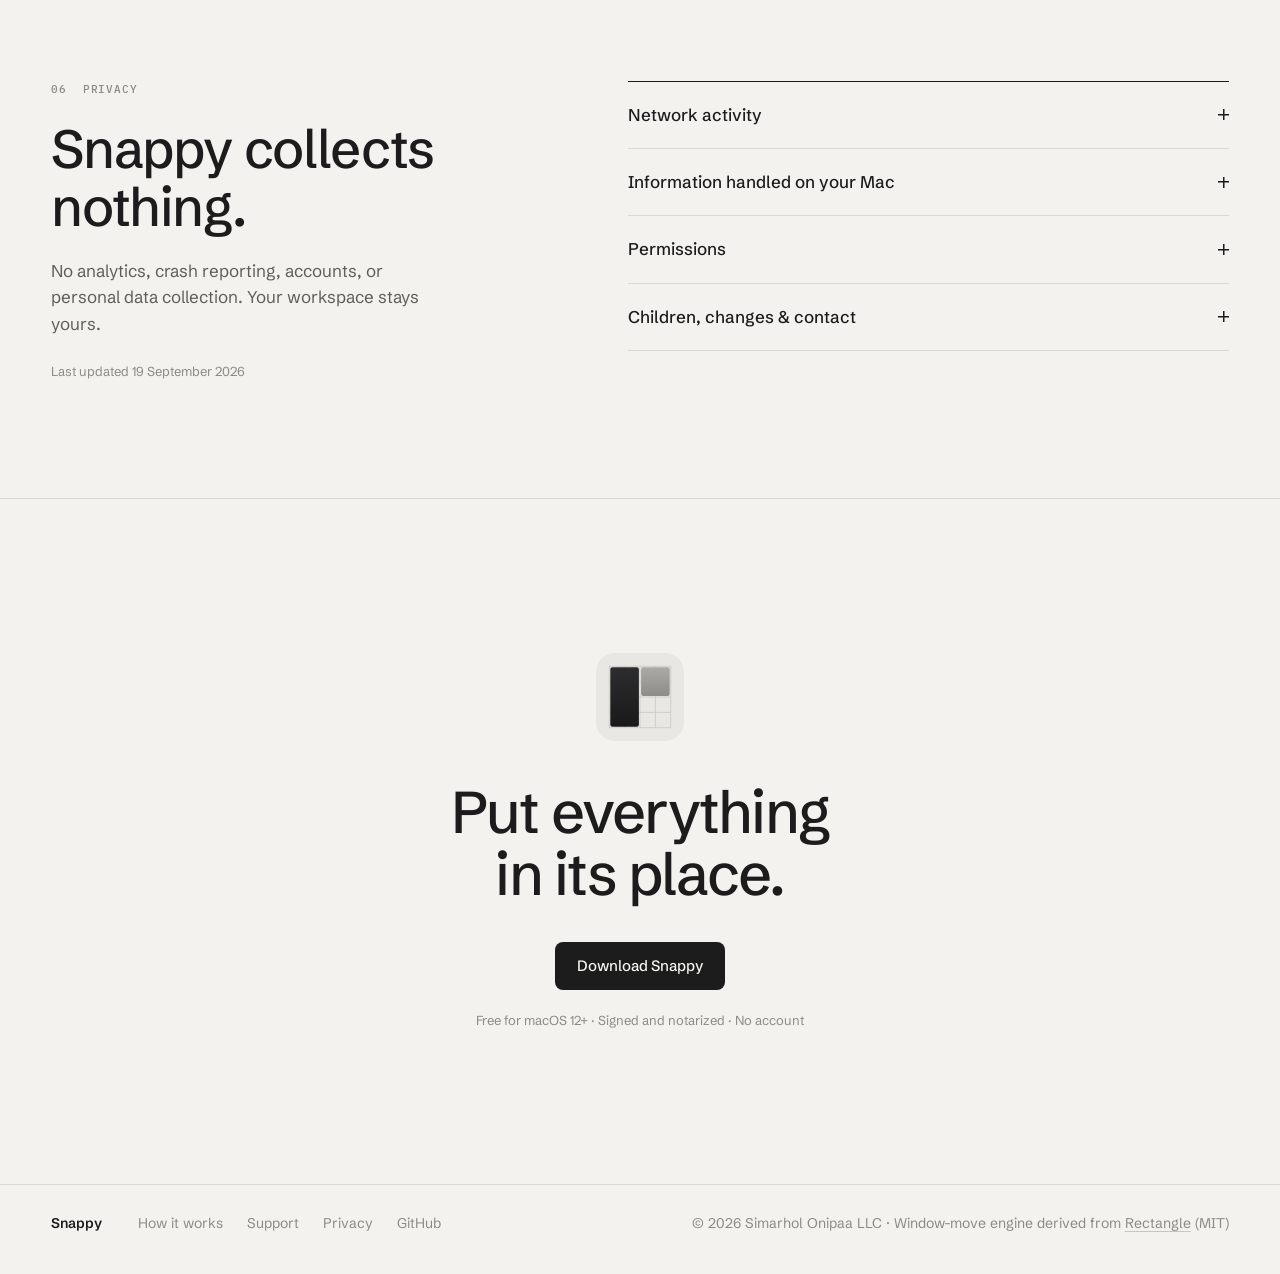
==== commit c2d8141a: "Set the v2 walkthrough windows in the page's typeface Swaps Archivo Black and Plex Sans for Schibste" ====
--- a/site/v2/index.html
+++ b/site/v2/index.html
@@ -8,8 +8,8 @@
   <title>Snappy — Every window in its place</title>
   <link rel="preconnect" href="https://fonts.googleapis.com">
   <link rel="preconnect" href="https://fonts.gstatic.com" crossorigin>
-  <!-- Schibsted Grotesk + Plex Mono for the page; Archivo Black + Plex Sans only for the walkthrough, which is kept as-is. -->
-  <link href="https://fonts.googleapis.com/css2?family=Schibsted+Grotesk:wght@400;500;600&family=IBM+Plex+Mono:wght@400;500;600&family=Archivo+Black&family=IBM+Plex+Sans:wght@400;500;600;700&display=swap" rel="stylesheet">
+  <!-- Schibsted Grotesk + Plex Mono, for the page and the walkthrough alike. -->
+  <link href="https://fonts.googleapis.com/css2?family=Schibsted+Grotesk:wght@400;500;600&family=IBM+Plex+Mono:wght@400;500;600&display=swap" rel="stylesheet">
   <link rel="icon" href="data:image/svg+xml,%3Csvg xmlns='http://www.w3.org/2000/svg' viewBox='0 0 64 64'%3E%3Crect width='64' height='64' rx='14' fill='%23f1f1ef'/%3E%3Crect x='11' y='11' width='20' height='42' rx='3' fill='%231c1c1c'/%3E%3Crect x='33' y='11' width='20' height='20' rx='3' fill='%239a9a97'/%3E%3C/svg%3E">
   <link rel="stylesheet" href="./style.css">
   <script src="../scroll.js" defer></script>
@@ -95,11 +95,11 @@
             <div class="desktop-wrap">
               <div class="desktop" id="desktop-demo" data-state="0" aria-hidden="true">
                 <div class="menu-bar"><span class="menu-left"><span class="apple">●</span><strong>Snappy</strong><span>File</span><span>Edit</span><span>View</span></span><span class="menu-right"><span class="signal"></span><span>◖◖◖</span><span>9:41</span></span></div>
-                <div class="window notes"><div class="window-bar"><i class="dot"></i><i class="dot"></i><i class="dot"></i><span class="window-title">NOTES</span></div><div class="notes-body"><b>THE PLAN.</b><span>01 &nbsp; Find some space</span><span>02 &nbsp; Put things there</span><span>03 &nbsp; Get going</span></div></div>
-                <div class="window browser"><div class="window-bar"><i class="dot"></i><i class="dot"></i><i class="dot"></i><span class="window-title">BROWSER</span></div><div class="browser-body"><span class="browser-tag">Your workspace / 01</span><strong>Good work<br>needs room.</strong><span class="body-line"></span><span class="body-line short"></span><span class="body-line tiny"></span></div></div>
-                <div class="window code"><div class="window-bar"><i class="dot"></i><i class="dot"></i><i class="dot"></i><span class="window-title">EDITOR</span></div><div class="code-body"><span>01 &nbsp; <em>workspace</em> {</span><span>02 &nbsp; &nbsp; windows: [browser, notes],</span><span>03 &nbsp; &nbsp; position: <em>"exactly right"</em>,</span><span>04 &nbsp; &nbsp; focus: true</span><span>05 &nbsp; }</span></div></div>
+                <div class="window notes"><div class="window-bar"><i class="dot"></i><i class="dot"></i><i class="dot"></i><span class="window-title">Notes</span></div><div class="notes-body"><b>The plan.</b><span>01 &nbsp; Find some space</span><span>02 &nbsp; Put things there</span><span>03 &nbsp; Get going</span></div></div>
+                <div class="window browser"><div class="window-bar"><i class="dot"></i><i class="dot"></i><i class="dot"></i><span class="window-title">Browser</span></div><div class="browser-body"><span class="browser-tag">Your workspace / 01</span><strong>Good work<br>needs room.</strong><span class="body-line"></span><span class="body-line short"></span><span class="body-line tiny"></span></div></div>
+                <div class="window code"><div class="window-bar"><i class="dot"></i><i class="dot"></i><i class="dot"></i><span class="window-title">Editor</span></div><div class="code-body"><span>01 &nbsp; <em>workspace</em> {</span><span>02 &nbsp; &nbsp; windows: [browser, notes],</span><span>03 &nbsp; &nbsp; position: <em>"exactly right"</em>,</span><span>04 &nbsp; &nbsp; focus: true</span><span>05 &nbsp; }</span></div></div>
                 <div class="story-shade"></div>
-                <div class="placement-panel"><div class="panel-head"><b>snappy.</b><span>Layout / active display</span><span>×</span></div><div class="panel-grid"><i></i><i></i><i></i><i></i><i></i><i></i><i></i><i></i><i></i><i></i><i></i><i></i><i></i><i></i><i></i><i></i><i></i><i></i><i></i><i></i><i></i><i></i><i></i><i></i><i></i><i></i><i></i><i></i><i></i><i></i><i></i><i></i><i></i><i></i><i></i><i></i><div class="panel-selection"><strong>L</strong></div><div class="panel-secondary top"></div><div class="panel-secondary bottom"></div></div></div>
+                <div class="placement-panel"><div class="panel-head"><b>Snappy</b><span>Layout / active display</span><span>×</span></div><div class="panel-grid"><i></i><i></i><i></i><i></i><i></i><i></i><i></i><i></i><i></i><i></i><i></i><i></i><i></i><i></i><i></i><i></i><i></i><i></i><i></i><i></i><i></i><i></i><i></i><i></i><i></i><i></i><i></i><i></i><i></i><i></i><i></i><i></i><i></i><i></i><i></i><i></i><div class="panel-selection"><strong>L</strong></div><div class="panel-secondary top"></div><div class="panel-secondary bottom"></div></div></div>
               </div>
               <div class="visual-caption"><span>Fig. 01 / The placement flow</span><span>Illustration · scroll controlled</span></div>
             </div>
--- a/site/v2/style.css
+++ b/site/v2/style.css
@@ -117,7 +117,7 @@
    Desktop walkthrough — copied verbatim from ../style.css. Its original tokens
    are scoped here so the animation renders exactly as in v1.
    --------------------------------------------------------------------------- */
-.story-visual{--paper:#e9e8e3;--white:#f8f7f3;--ink:#1c1c1c;--soft:#494949;--muted:#686864;--line:#bcbcb6;--gray:#aaa9a4;--display:'Archivo Black',Impact,'Arial Black',sans-serif;--body:'IBM Plex Sans',sans-serif;--mono:'IBM Plex Mono',monospace;font-family:var(--body);font-size:16px;line-height:1.5;color:var(--ink)}
+.story-visual{--paper:#e9e8e3;--white:#f8f7f3;--ink:#1c1c1c;--soft:#494949;--muted:#686864;--line:#bcbcb6;--gray:#aaa9a4;--display:'Schibsted Grotesk',system-ui,sans-serif;--body:'Schibsted Grotesk',system-ui,sans-serif;--mono:'IBM Plex Mono',monospace;font-family:var(--body);font-size:16px;line-height:1.5;color:var(--ink)}
 .story-visual{position:sticky;top:clamp(90px,11vh,140px);height:min(72vh,650px);min-height:440px;display:flex;align-items:center;justify-content:center}
 .desktop-wrap{width:100%;max-width:925px;position:relative}
 .desktop{position:relative;width:100%;aspect-ratio:1.46;border:10px solid var(--ink);border-radius:10px 10px 5px 5px;background:#aaa9a4;overflow:hidden;box-shadow:14px 14px 0 #d5d4ce,15px 15px 0 var(--ink);isolation:isolate}
@@ -158,6 +158,19 @@
 .desktop[data-state="3"] .window{box-shadow:0 0 0 1px rgba(28,28,28,.1)}
 .visual-caption{display:flex;justify-content:space-between;gap:12px;margin-top:21px;font-family:var(--mono);font-size:10px;font-weight:600;letter-spacing:.1em;text-transform:uppercase}.visual-caption span:last-child{color:var(--muted)}
 
+/* Walkthrough type, retuned to the page. Geometry and motion above are untouched;
+   these only swap the heavy all-caps display face for the page's grotesk. */
+.browser-body strong{font-weight:500;text-transform:none;letter-spacing:-.035em;line-height:1.02}
+.notes-body{font-family:var(--body)}.notes-body b{font-weight:500;letter-spacing:-.03em}
+.panel-head b{font-family:var(--display);font-weight:600;letter-spacing:-.01em;text-transform:none}
+.panel-head{font-weight:500}
+.menu-bar{font-family:var(--body);font-weight:500;font-size:clamp(7px,.72vw,11px)}
+.menu-bar strong{font-weight:600}
+.window-title{font-family:var(--body);font-weight:500;letter-spacing:0;color:#6b6a66;font-size:clamp(6px,.62vw,9px)}
+.browser-body .browser-tag{font-weight:500}
+.code-body em{font-weight:500}
+.visual-caption{font-weight:500;letter-spacing:.08em;color:#8b8a86}.visual-caption span:first-child{color:var(--ink)}
+
 @media(max-width:1050px){
   .story-layout{grid-template-columns:minmax(240px,.65fr) minmax(0,1fr);gap:30px}
 }
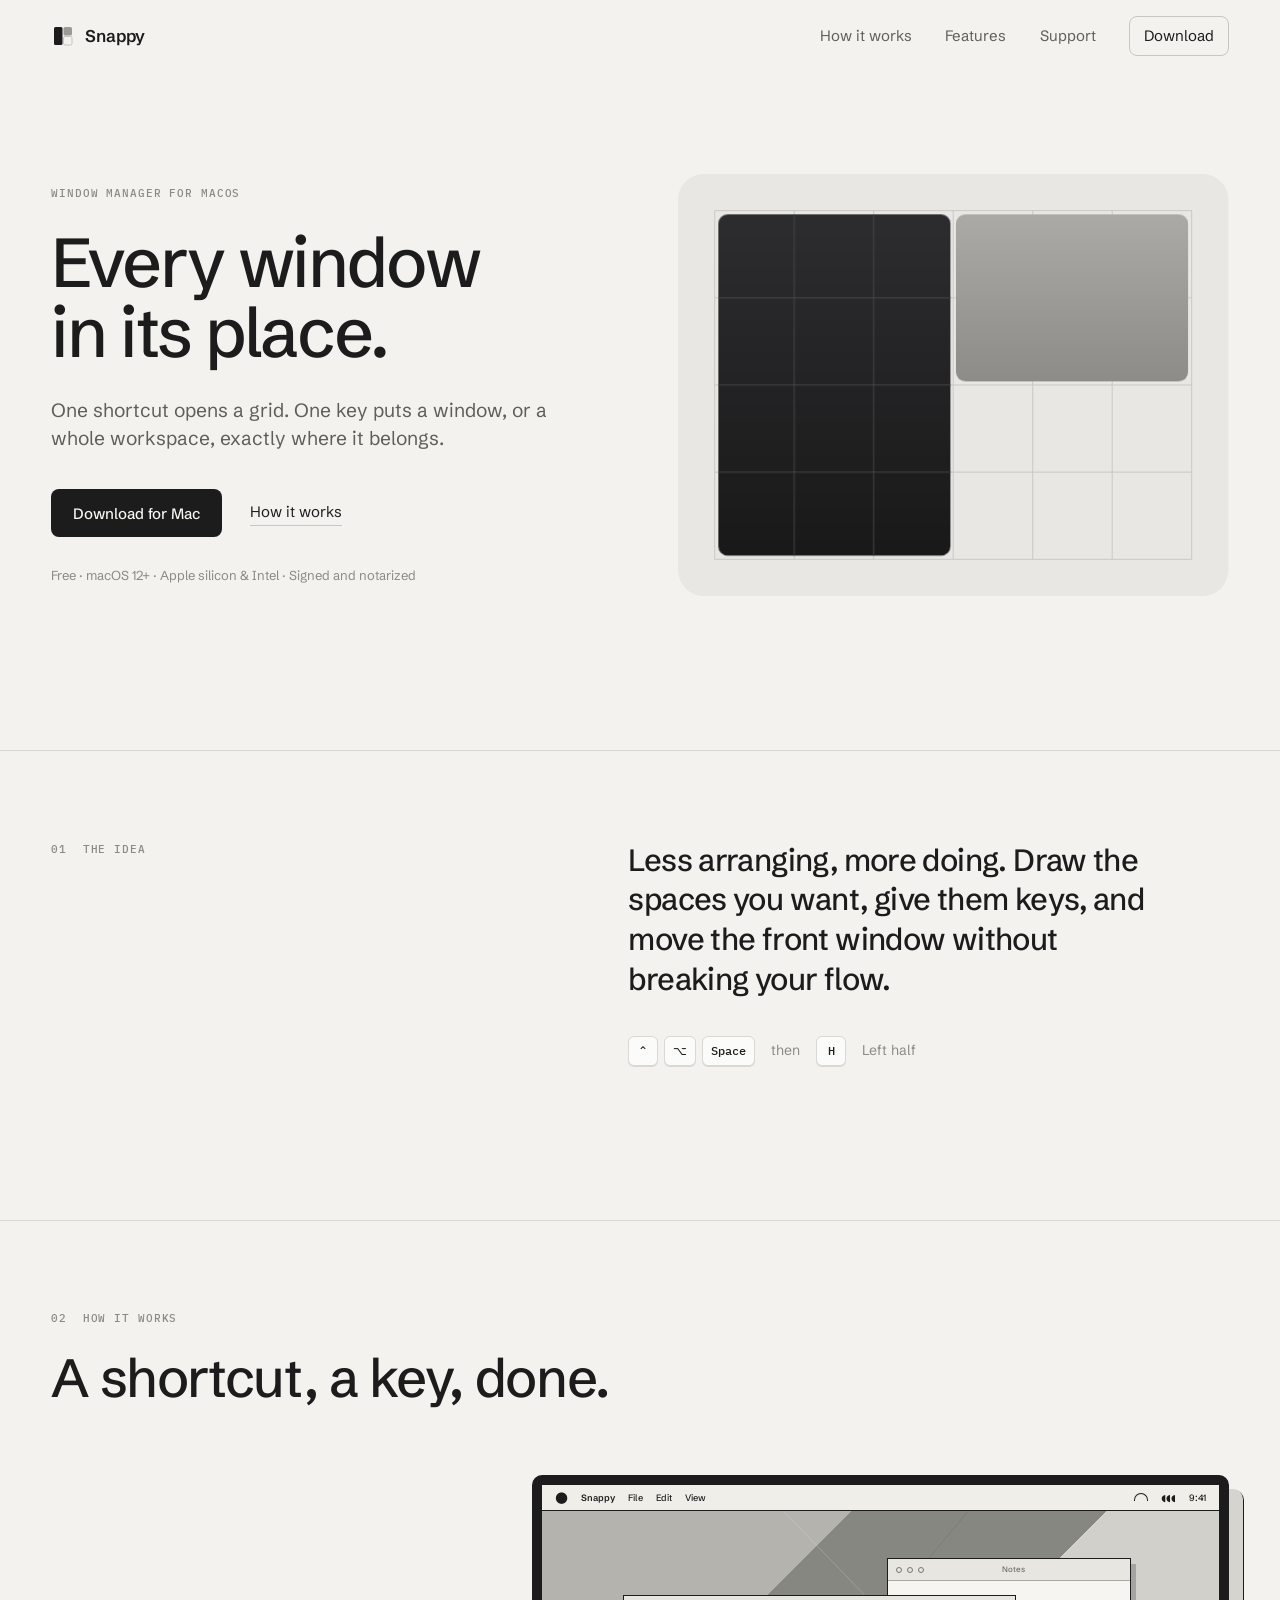
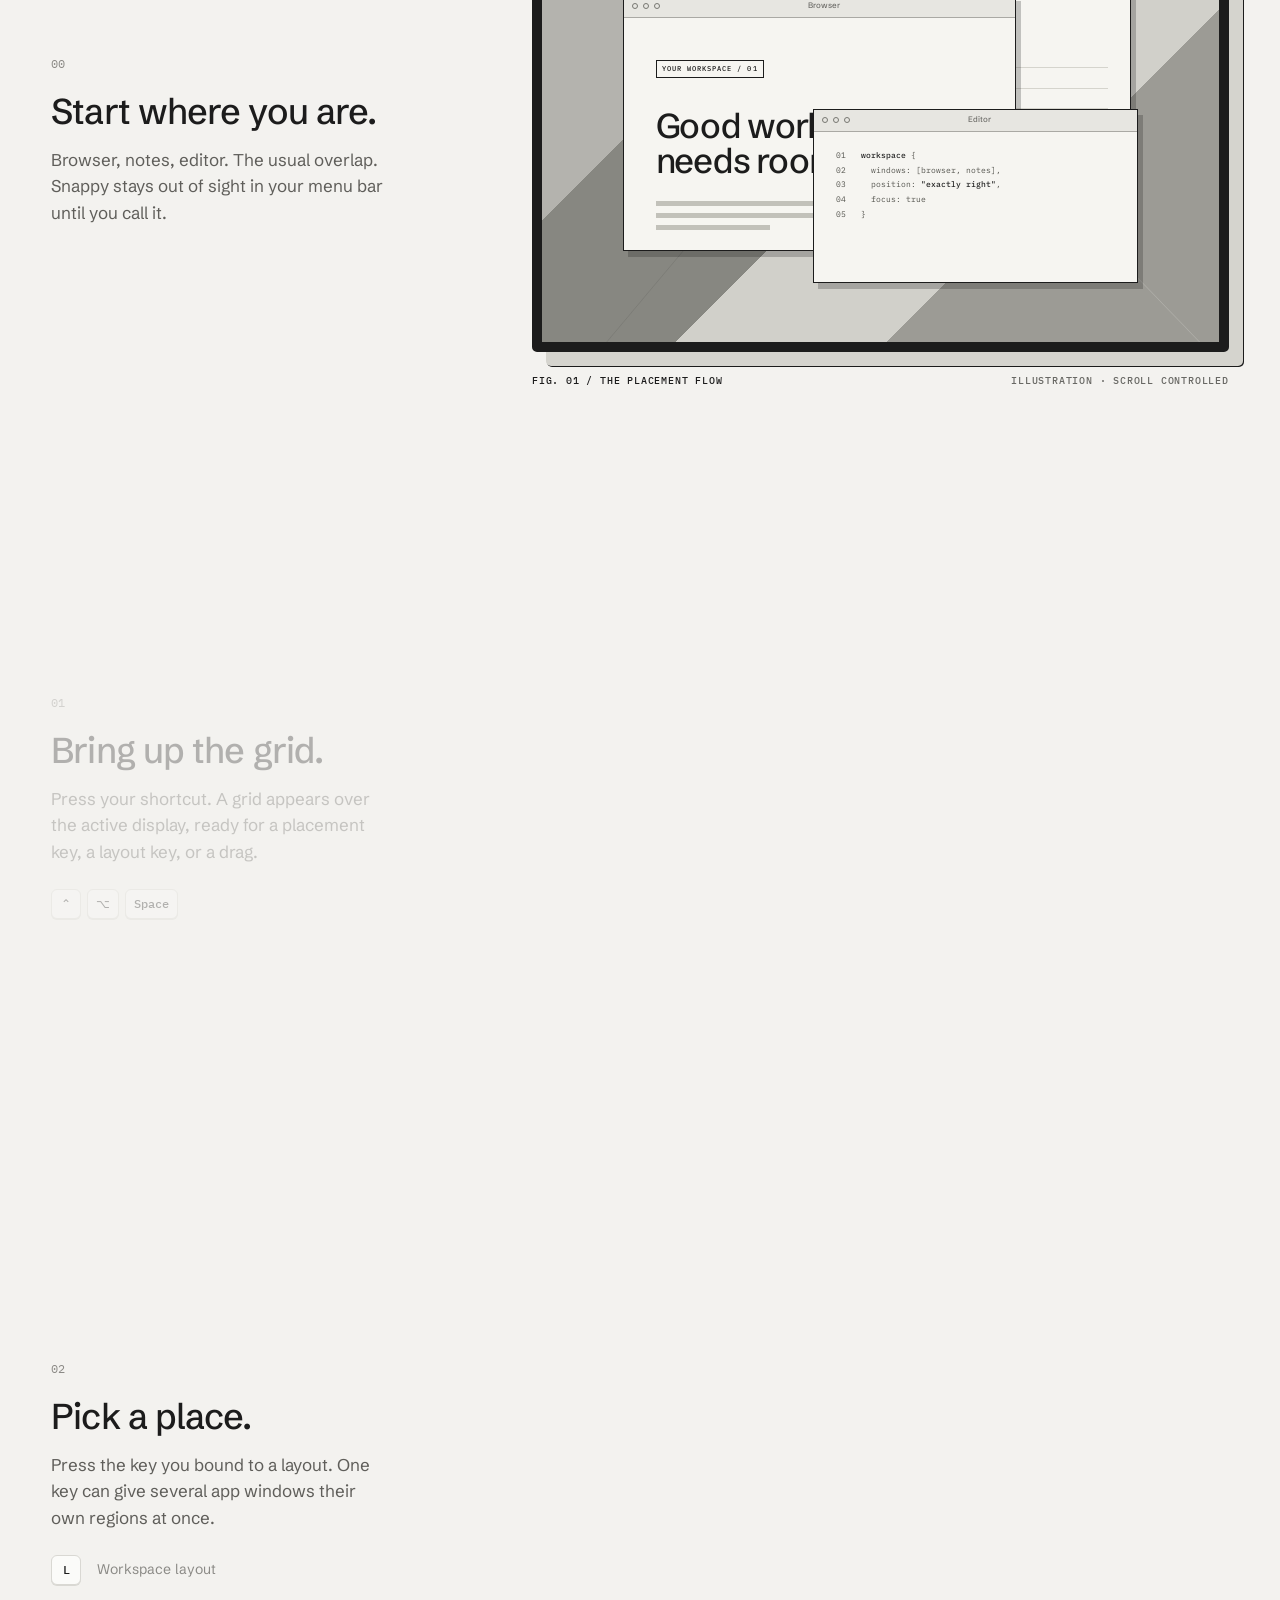
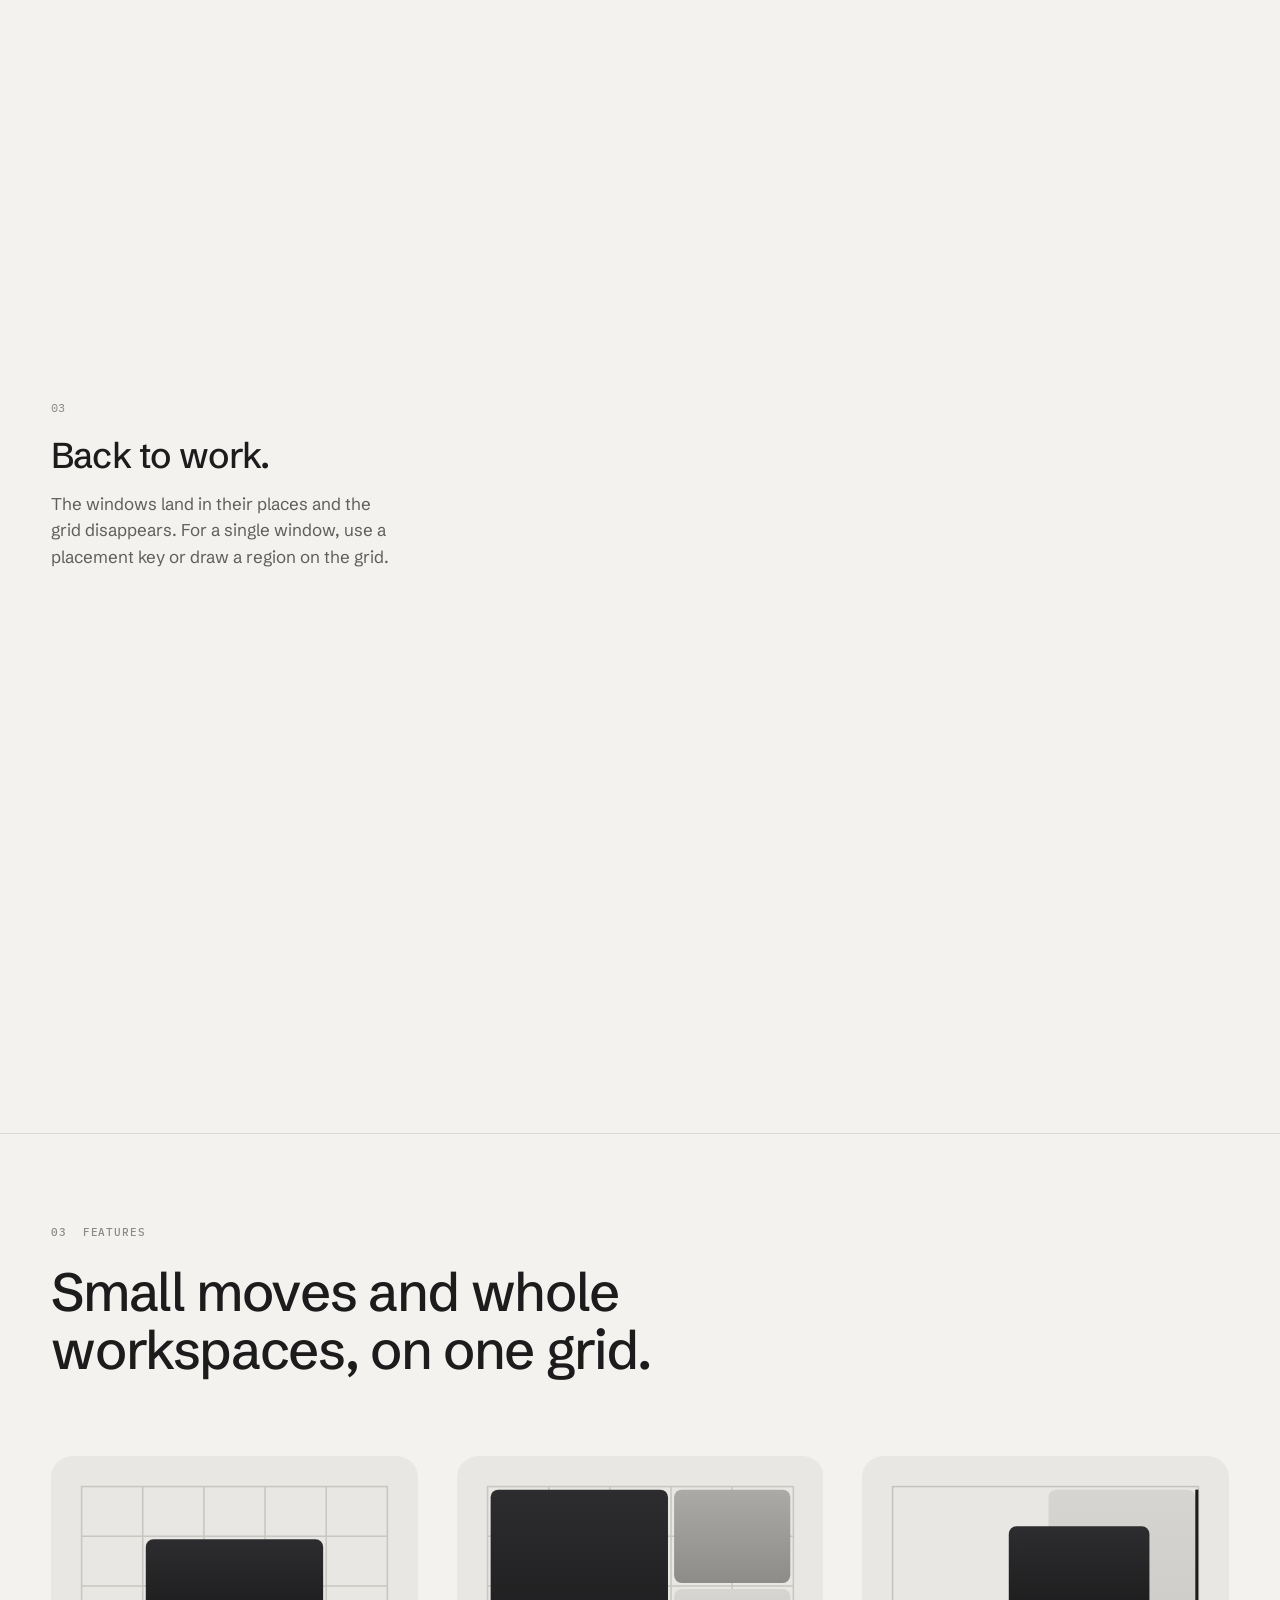
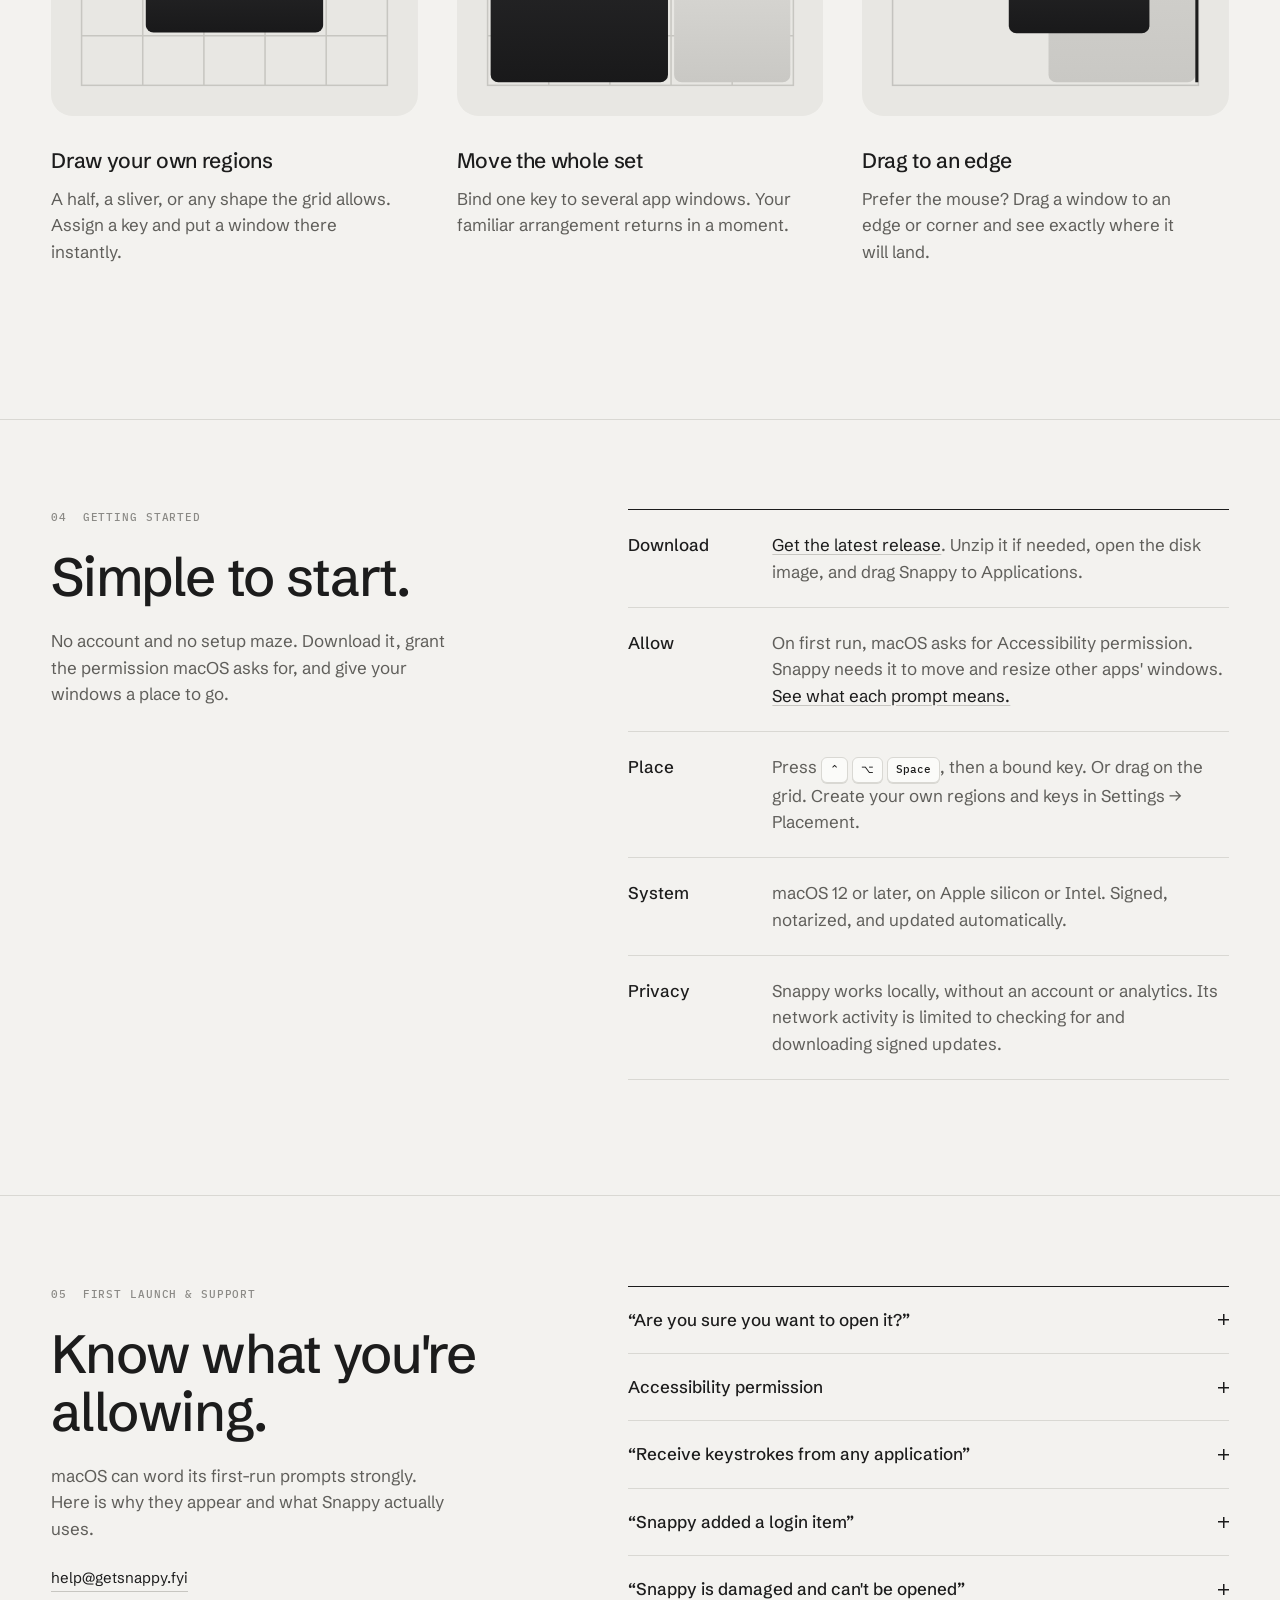
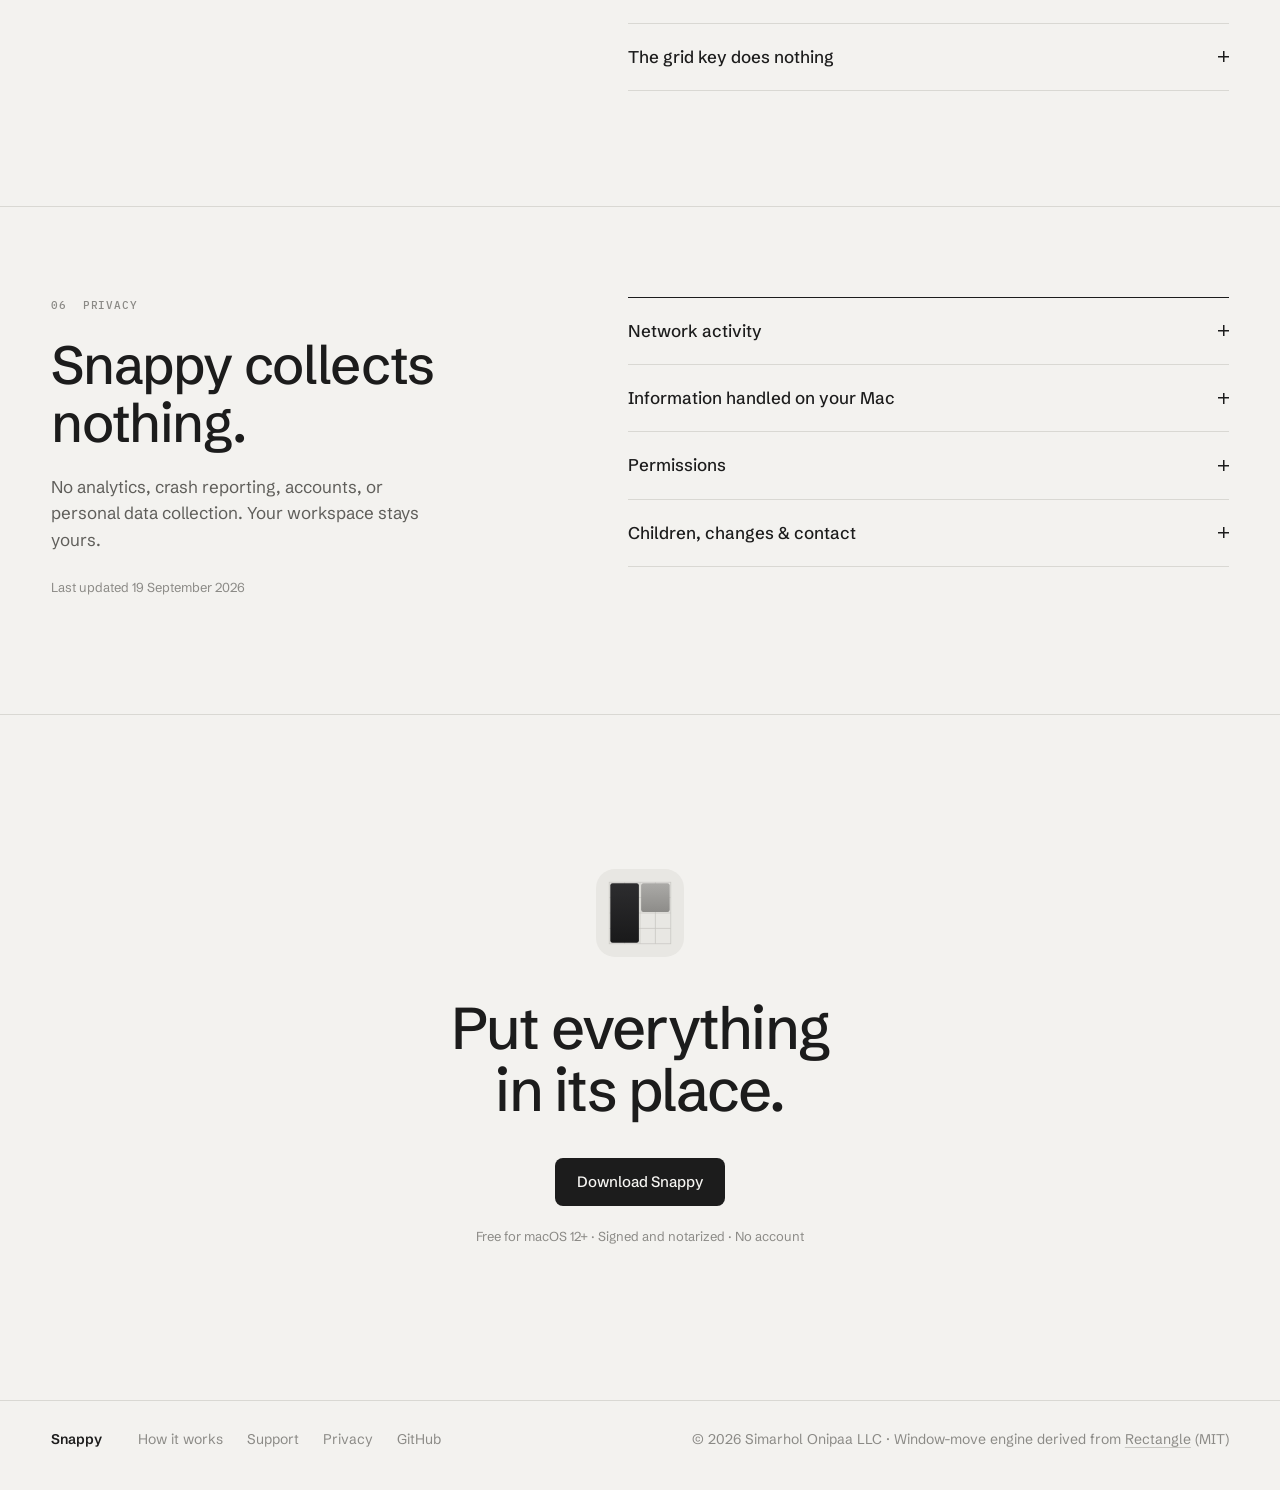
==== commit 87bd7acf: "Hold the finished layout longer in the v2 walkthrough The desktop released 12-27px of scroll after i" ====
--- a/site/v2/index.html
+++ b/site/v2/index.html
@@ -225,5 +225,29 @@
       <p class="footer-meta">© 2026 Simarhol Onipaa LLC · Window-move engine derived from <a href="https://github.com/rxhanson/Rectangle">Rectangle</a> (MIT)</p>
     </div>
   </footer>
+  <script>
+    // Size the tail after the last step so the desktop releases only when that
+    // step's text has scrolled up to the desktop's top edge.
+    (() => {
+      const steps = document.querySelector('.story-steps');
+      const visual = document.querySelector('.story-visual');
+      const desk = document.getElementById('desktop-demo');
+      const last = document.querySelector('.story-step:last-child .step-num');
+      if (!steps || !visual || !desk || !last) return;
+      const size = () => {
+        const after = getComputedStyle(steps, '::after');
+        if (after.content === 'none' || innerWidth <= 760) return;
+        const current = parseFloat(after.height) || 0;
+        const y = el => el.getBoundingClientRect().top + scrollY;
+        const base = y(steps) + steps.offsetHeight - current;
+        const deskOffset = y(desk) - y(visual);
+        const tail = Math.max(0, Math.round(y(last) - deskOffset + visual.offsetHeight - base));
+        steps.style.setProperty('--story-tail', tail + 'px');
+      };
+      addEventListener('load', size);
+      addEventListener('resize', size);
+      document.fonts && document.fonts.ready.then(size);
+    })();
+  </script>
 </body>
 </html>
--- a/site/v2/style.css
+++ b/site/v2/style.css
@@ -171,6 +171,11 @@
 .code-body em{font-weight:500}
 .visual-caption{font-weight:500;letter-spacing:.08em;color:#8b8a86}.visual-caption span:first-child{color:var(--ink)}
 
+/* Hold the finished layout: the walkthrough stays pinned until the last step's
+   text reaches the top of the desktop. The page script sets --story-tail exactly;
+   25vh is the no-JS approximation. Desktop layout only. */
+@media(min-width:761px){.story-steps:after{content:'';display:block;height:var(--story-tail,25vh)}}
+
 @media(max-width:1050px){
   .story-layout{grid-template-columns:minmax(240px,.65fr) minmax(0,1fr);gap:30px}
 }
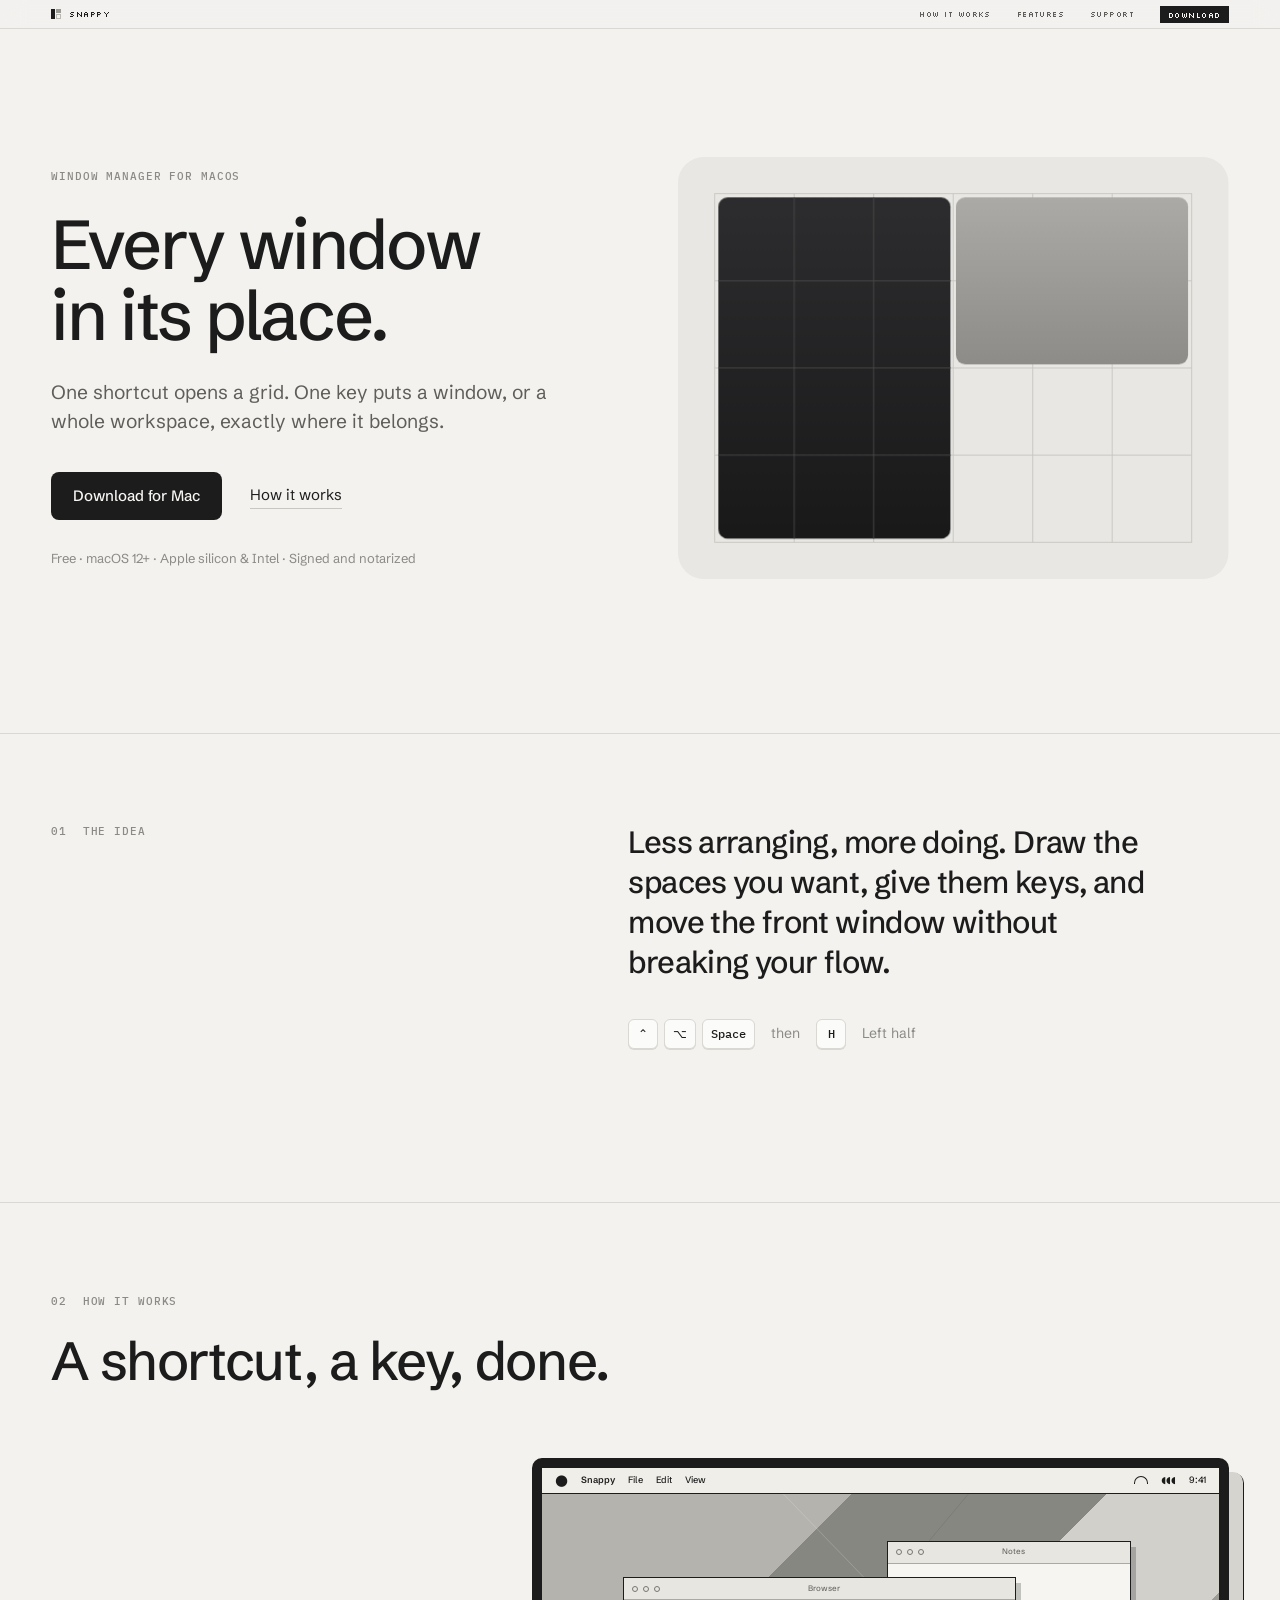
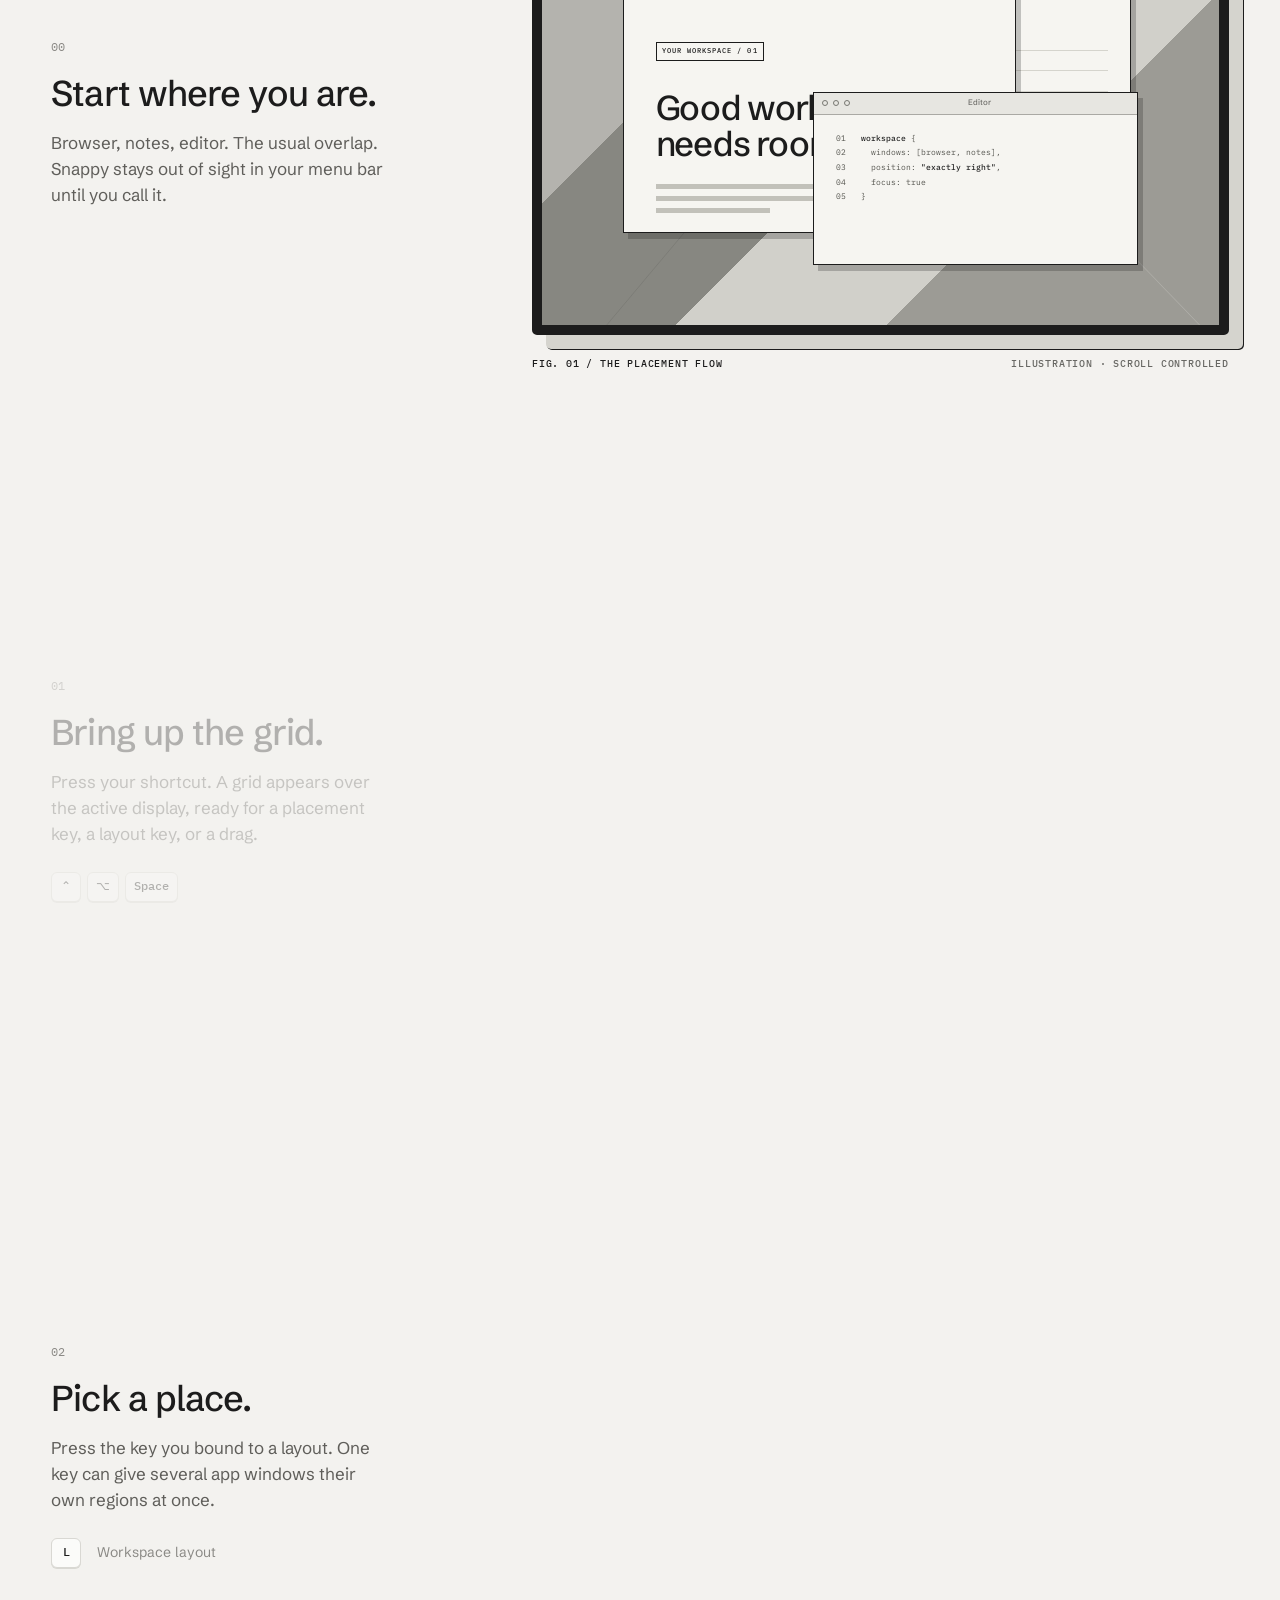
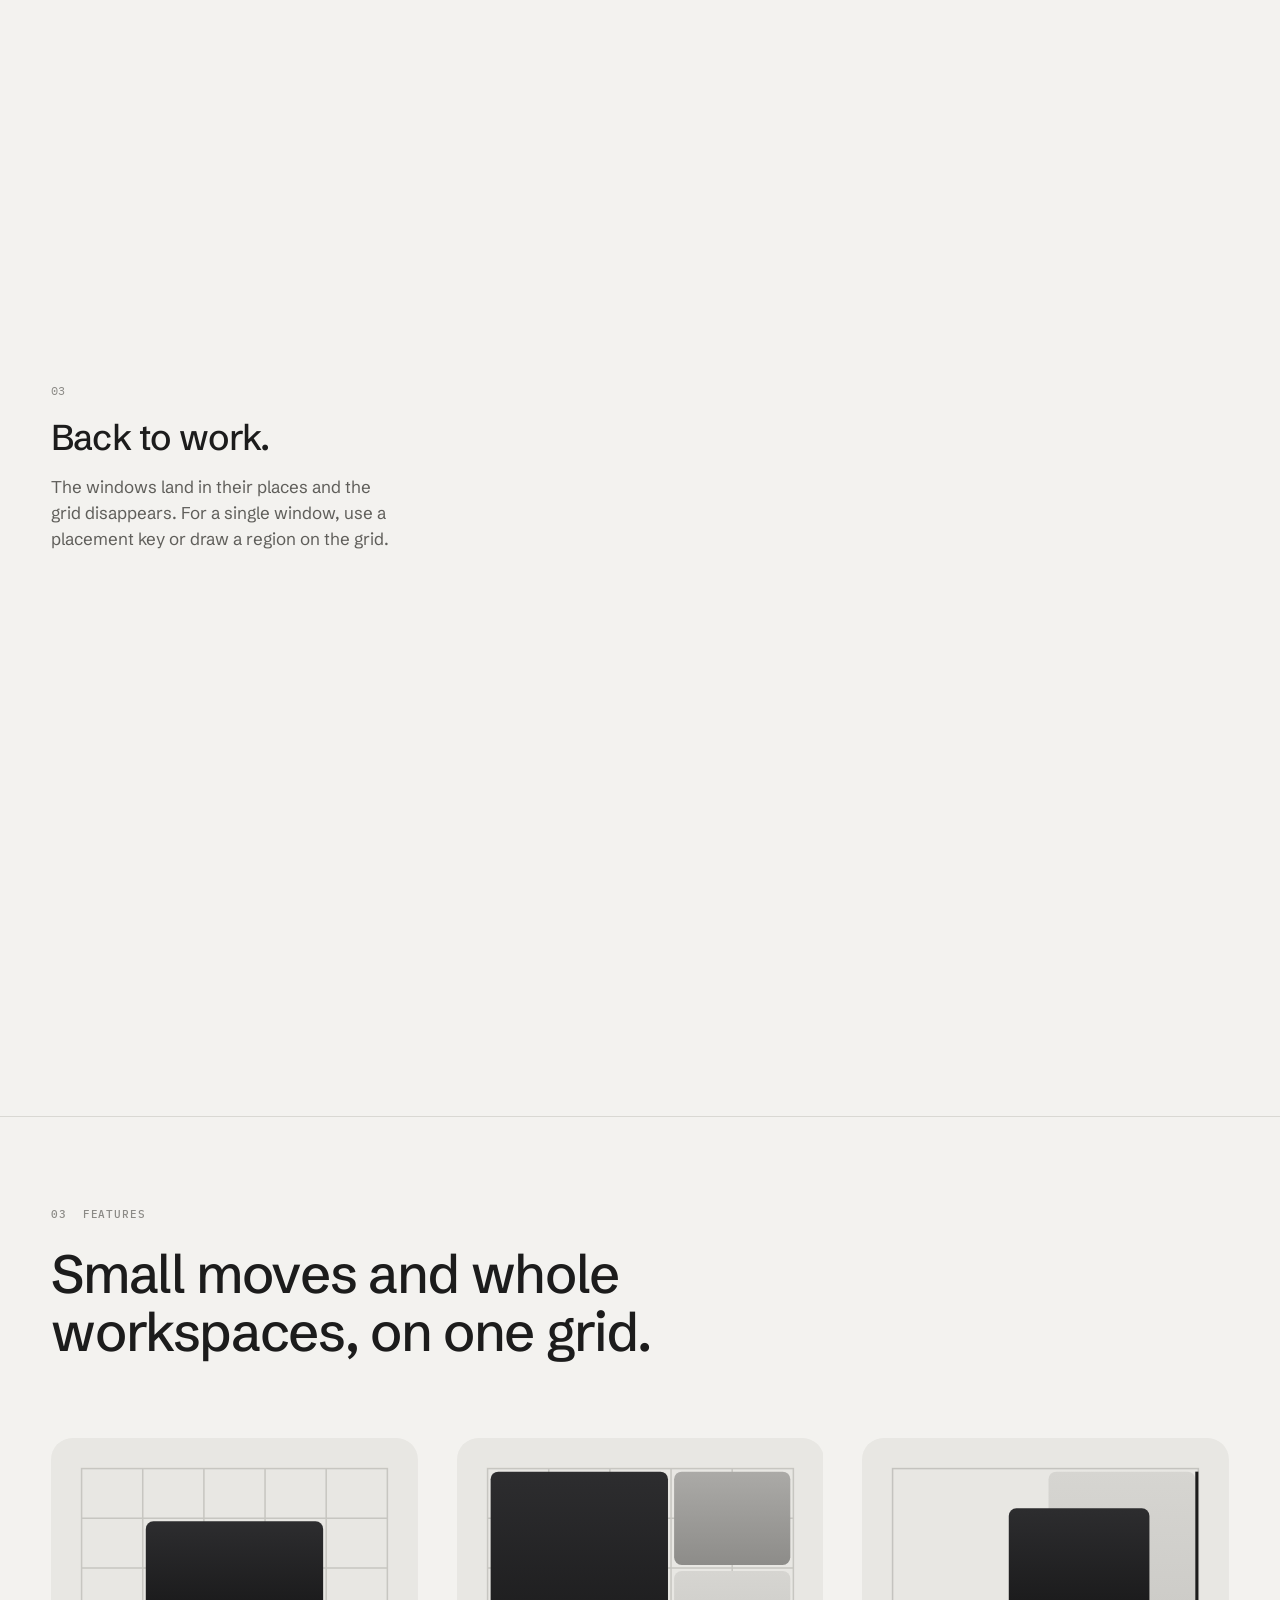
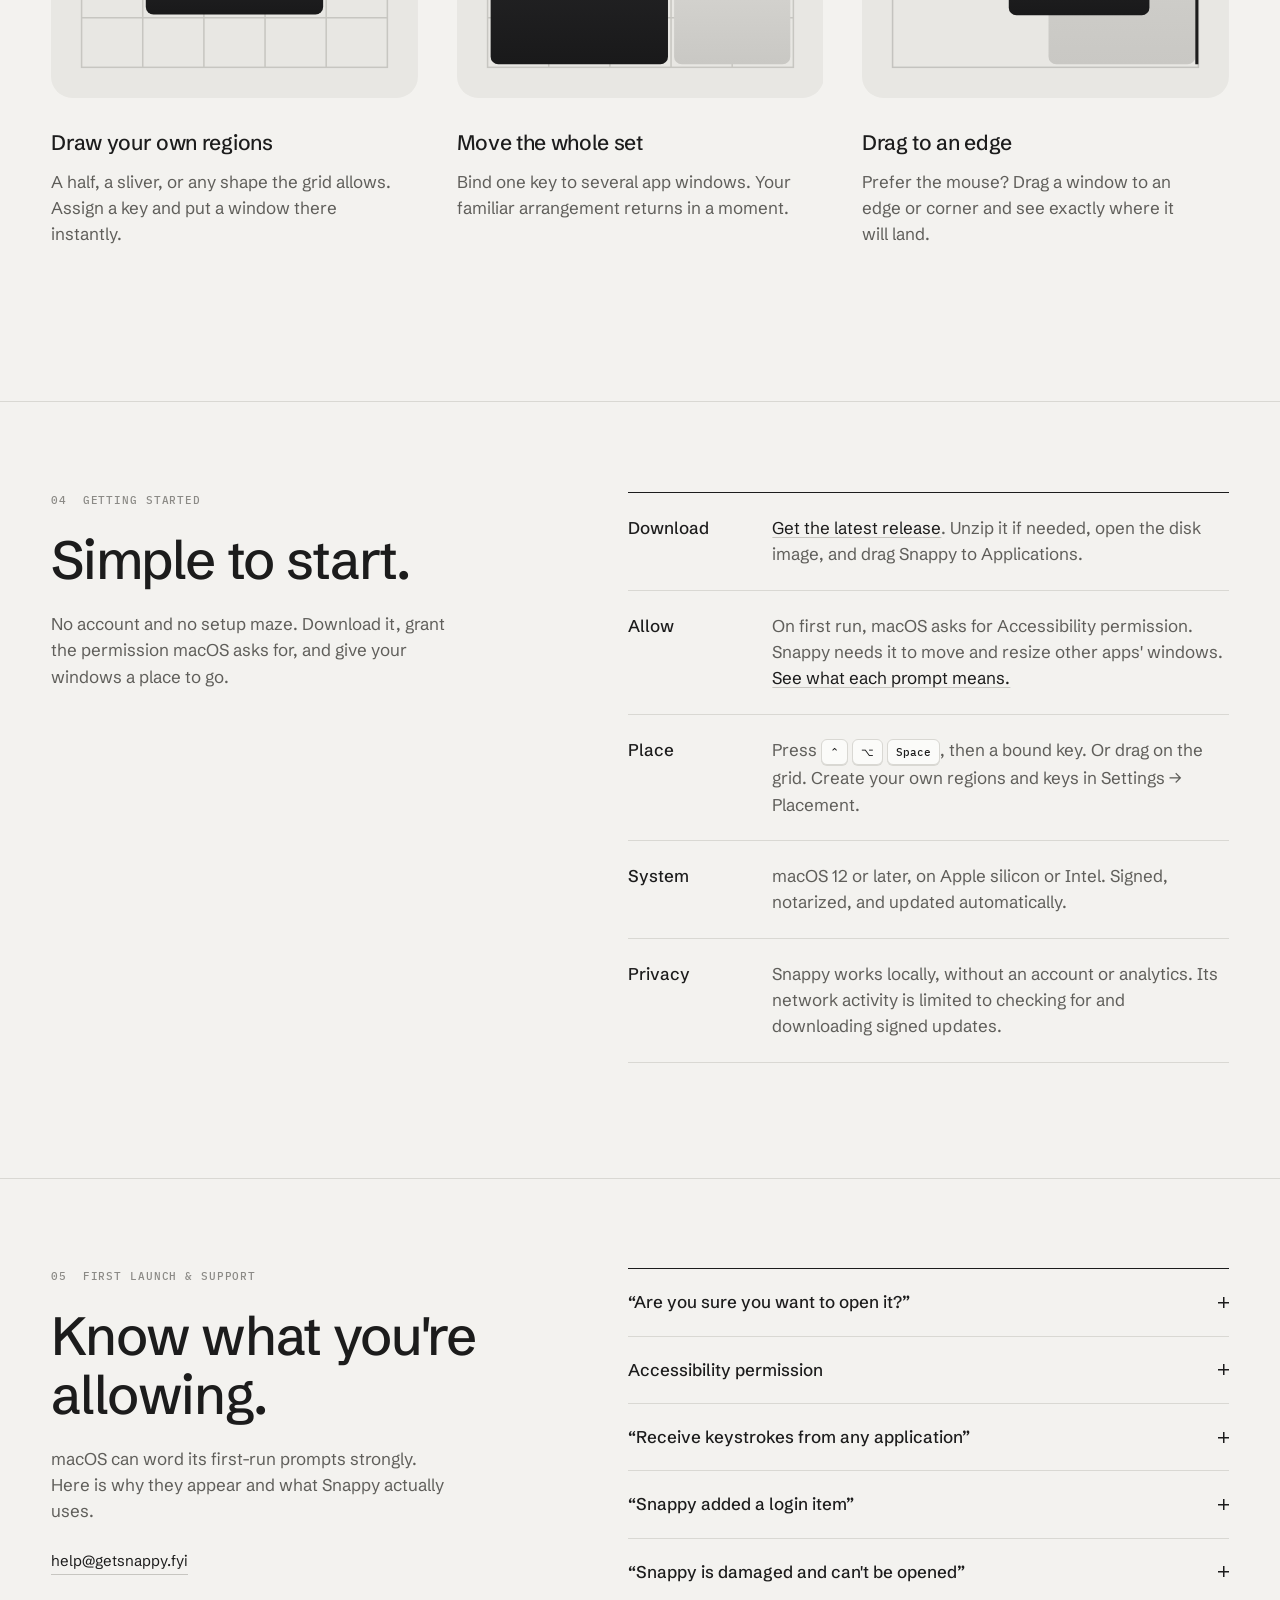
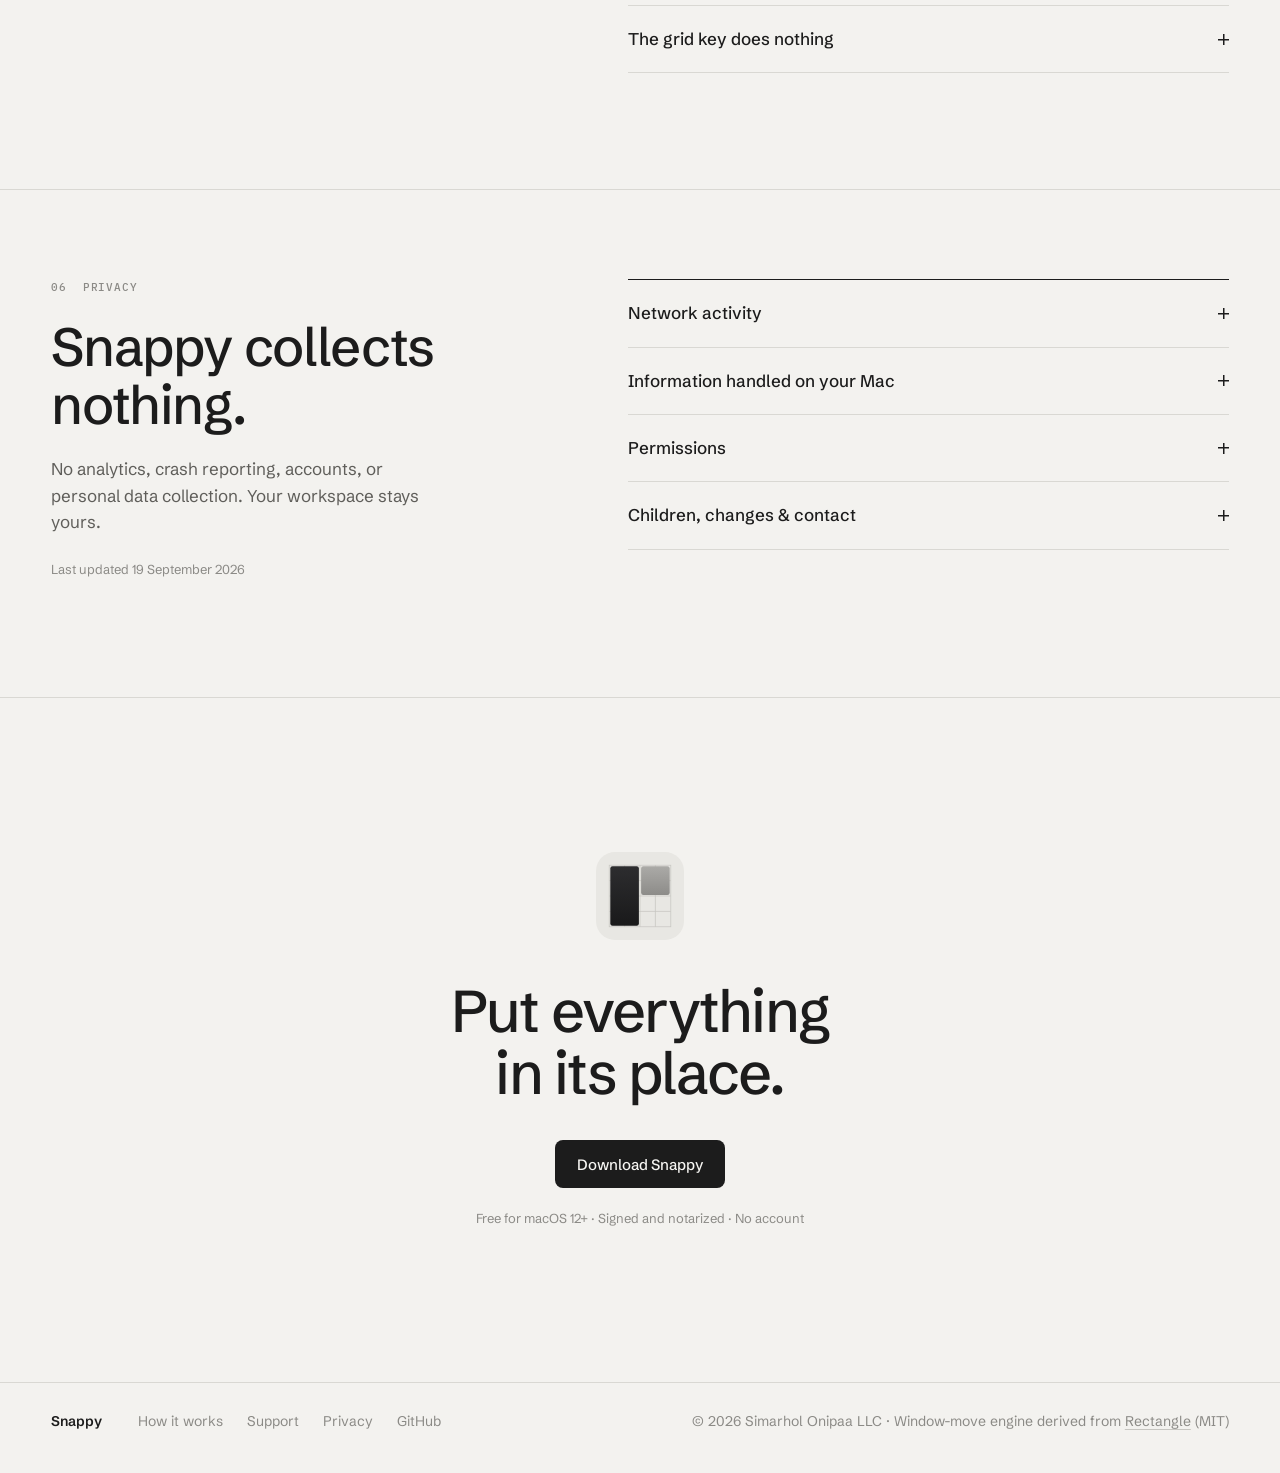
==== commit 9da679cf: "Replace the v2 header with a slim pinned pixel-type bar A 28px sticky bar in Silkscreen, like the Ma" ====
--- a/site/v2/index.html
+++ b/site/v2/index.html
@@ -8,8 +8,8 @@
   <title>Snappy — Every window in its place</title>
   <link rel="preconnect" href="https://fonts.googleapis.com">
   <link rel="preconnect" href="https://fonts.gstatic.com" crossorigin>
-  <!-- Schibsted Grotesk + Plex Mono, for the page and the walkthrough alike. -->
-  <link href="https://fonts.googleapis.com/css2?family=Schibsted+Grotesk:wght@400;500;600&family=IBM+Plex+Mono:wght@400;500;600&display=swap" rel="stylesheet">
+  <!-- Schibsted Grotesk + Plex Mono for the page and walkthrough; Silkscreen for the menu bar only. -->
+  <link href="https://fonts.googleapis.com/css2?family=Silkscreen&family=Schibsted+Grotesk:wght@400;500;600&family=IBM+Plex+Mono:wght@400;500;600&display=swap" rel="stylesheet">
   <link rel="icon" href="data:image/svg+xml,%3Csvg xmlns='http://www.w3.org/2000/svg' viewBox='0 0 64 64'%3E%3Crect width='64' height='64' rx='14' fill='%23f1f1ef'/%3E%3Crect x='11' y='11' width='20' height='42' rx='3' fill='%231c1c1c'/%3E%3Crect x='33' y='11' width='20' height='20' rx='3' fill='%239a9a97'/%3E%3C/svg%3E">
   <link rel="stylesheet" href="./style.css">
   <script src="../scroll.js" defer></script>
@@ -26,7 +26,7 @@
   <header class="site-header">
     <div class="shell header-inner">
       <a class="brand" href="#top" aria-label="Snappy home">
-        <svg class="brand-mark" viewBox="0 0 24 24" aria-hidden="true"><rect x="3" y="3" width="8.5" height="18" rx="1.5" fill="#1c1c1c"/><rect x="12.5" y="3" width="8.5" height="8.5" rx="1.5" fill="#9a9a97"/><rect x="12.5" y="12.5" width="8.5" height="8.5" rx="1.5" fill="none" stroke="#c4c3bf"/></svg>
+        <svg class="brand-mark" viewBox="0 0 10 10" shape-rendering="crispEdges" aria-hidden="true"><rect x="0" y="0" width="4" height="10" fill="#1c1c1c"/><rect x="5" y="0" width="5" height="4" fill="#9a9a97"/><rect x="5.5" y="5.5" width="4" height="4" fill="none" stroke="#b9b8b3"/></svg>
         <span>Snappy</span>
       </a>
       <nav class="nav" aria-label="Main navigation">
--- a/site/v2/style.css
+++ b/site/v2/style.css
@@ -7,7 +7,7 @@
   --gutter:clamp(20px,4vw,56px);--section:clamp(96px,12vw,176px)
 }
 *{box-sizing:border-box}
-html{scroll-behavior:smooth}
+html{scroll-behavior:smooth;scroll-padding-top:28px}
 body{margin:0;background:var(--paper);color:var(--text);font-family:var(--sans);font-size:17px;line-height:1.55;-webkit-font-smoothing:antialiased;text-rendering:optimizeLegibility}
 a{color:inherit;text-decoration:none}
 a:focus-visible,summary:focus-visible{outline:1.5px solid var(--ink);outline-offset:4px;border-radius:2px}
@@ -28,17 +28,18 @@
 .section-head h2{font-size:clamp(34px,4.2vw,56px);line-height:1.08;margin-top:22px;max-width:20ch}
 .section-note{margin:22px 0 0;max-width:40ch;color:var(--soft)}
 
-/* Header */
-.header-inner{height:72px;display:flex;align-items:center;justify-content:space-between;gap:24px}
-.brand{display:inline-flex;align-items:center;gap:10px;font-weight:600;font-size:17px;color:var(--ink);letter-spacing:-.01em}
-.brand-mark{width:24px;height:24px}
-.nav{display:flex;align-items:center;gap:clamp(18px,2.6vw,36px);font-size:15px;color:var(--soft)}
-.nav a{transition:color .2s}.nav a:hover{color:var(--ink)}
-.nav .nav-download{color:var(--ink);border:1px solid var(--grid);border-radius:8px;padding:7px 14px;transition:border-color .2s}
-.nav .nav-download:hover{border-color:var(--ink)}
+/* Header: a slim pixel-type bar pinned to the top, like the Mac menu bar. */
+.site-header{position:sticky;top:0;z-index:50;background:rgba(243,242,239,.86);-webkit-backdrop-filter:saturate(1.4) blur(12px);backdrop-filter:saturate(1.4) blur(12px);border-bottom:1px solid var(--rule)}
+.header-inner{height:28px;display:flex;align-items:center;justify-content:space-between;gap:16px;font-family:'Silkscreen',var(--code);font-size:8px;line-height:1;letter-spacing:.06em;text-transform:uppercase;-webkit-font-smoothing:none}
+.brand{display:inline-flex;align-items:center;gap:8px;color:var(--ink)}
+.brand-mark{width:10px;height:10px}
+.nav{display:flex;align-items:center;gap:clamp(14px,2vw,28px);color:var(--soft)}
+.nav a{transition:color .15s}.nav a:hover{color:var(--ink)}
+.nav .nav-download{color:#f7f6f3;background:var(--ink);padding:5px 8px 4px;transition:background .15s}
+.nav .nav-download:hover{color:#f7f6f3;background:#3a3a39}
 
 /* Hero */
-.hero{padding:clamp(48px,8vw,120px) 0 var(--section)}
+.hero{padding:clamp(72px,10vw,152px) 0 var(--section)}
 .hero-inner{display:grid;grid-template-columns:minmax(0,1fr) minmax(0,1fr);gap:clamp(40px,6vw,96px);align-items:center}
 .hero h1{font-size:clamp(44px,5.4vw,80px);line-height:1.02;letter-spacing:-.035em;margin:24px 0 28px}
 .lede{font-size:clamp(18px,1.5vw,21px);line-height:1.5;color:var(--soft);max-width:30em;margin:0 0 36px}
@@ -187,17 +188,16 @@
   .footer-meta{margin-left:0;flex-basis:100%}
 }
 @media(max-width:760px){
-  .nav a:not(.nav-download):not(:first-child){display:none}
   .story-layout{display:flex;flex-direction:column}
-  .story-visual{order:-1;top:68px;height:auto;min-height:0;width:100%;padding:13px 0 18px;background:#f3f2ef;z-index:3}
+  .story-visual{order:-1;top:28px;height:auto;min-height:0;width:100%;padding:13px 0 18px;background:#f3f2ef;z-index:3}
   .desktop-wrap{max-width:520px}.desktop{border-width:6px}.menu-bar{height:20px}.story-shade{inset:20px 0 0}
   .story-steps{width:100%}
   .story-step,.story-step:last-child{min-height:68vh;max-width:100%;justify-content:end;padding:80px 0 60px}
   .spec-row{grid-template-columns:1fr;gap:4px}
 }
 @media(max-width:480px){
-  .nav a:not(.nav-download){display:none}
-  .story-visual{top:64px}.visual-caption{font-size:8px;margin-top:12px}
+  .nav{gap:12px}.nav a[href="#features"]{display:none}
+  .story-visual{top:28px}.visual-caption{font-size:8px;margin-top:12px}
   .story-step,.story-step:last-child{min-height:65vh}
   .menu-right span:nth-child(2){display:none}.window-bar{height:17px}.dot{width:5px;height:5px}
   .desktop[data-state="3"] .window.browser,.desktop[data-state="3"] .window.notes{top:24px}
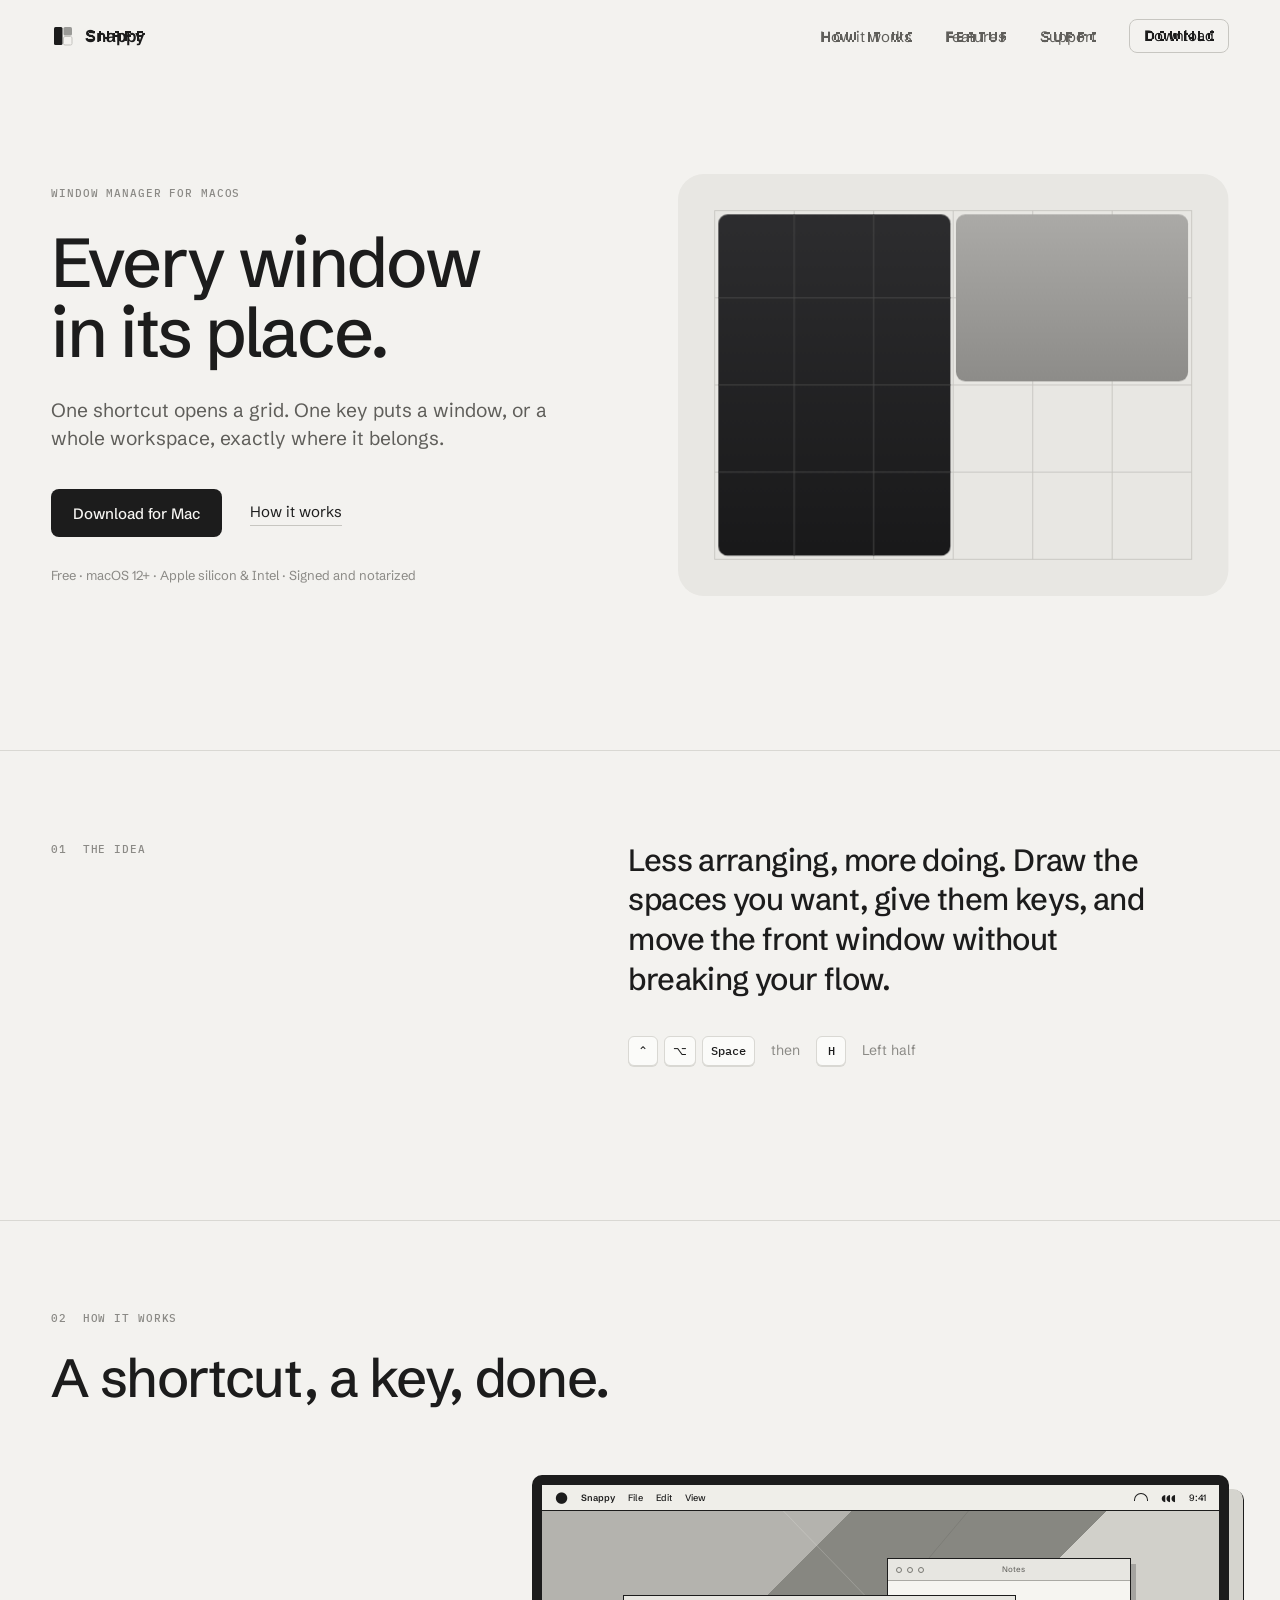
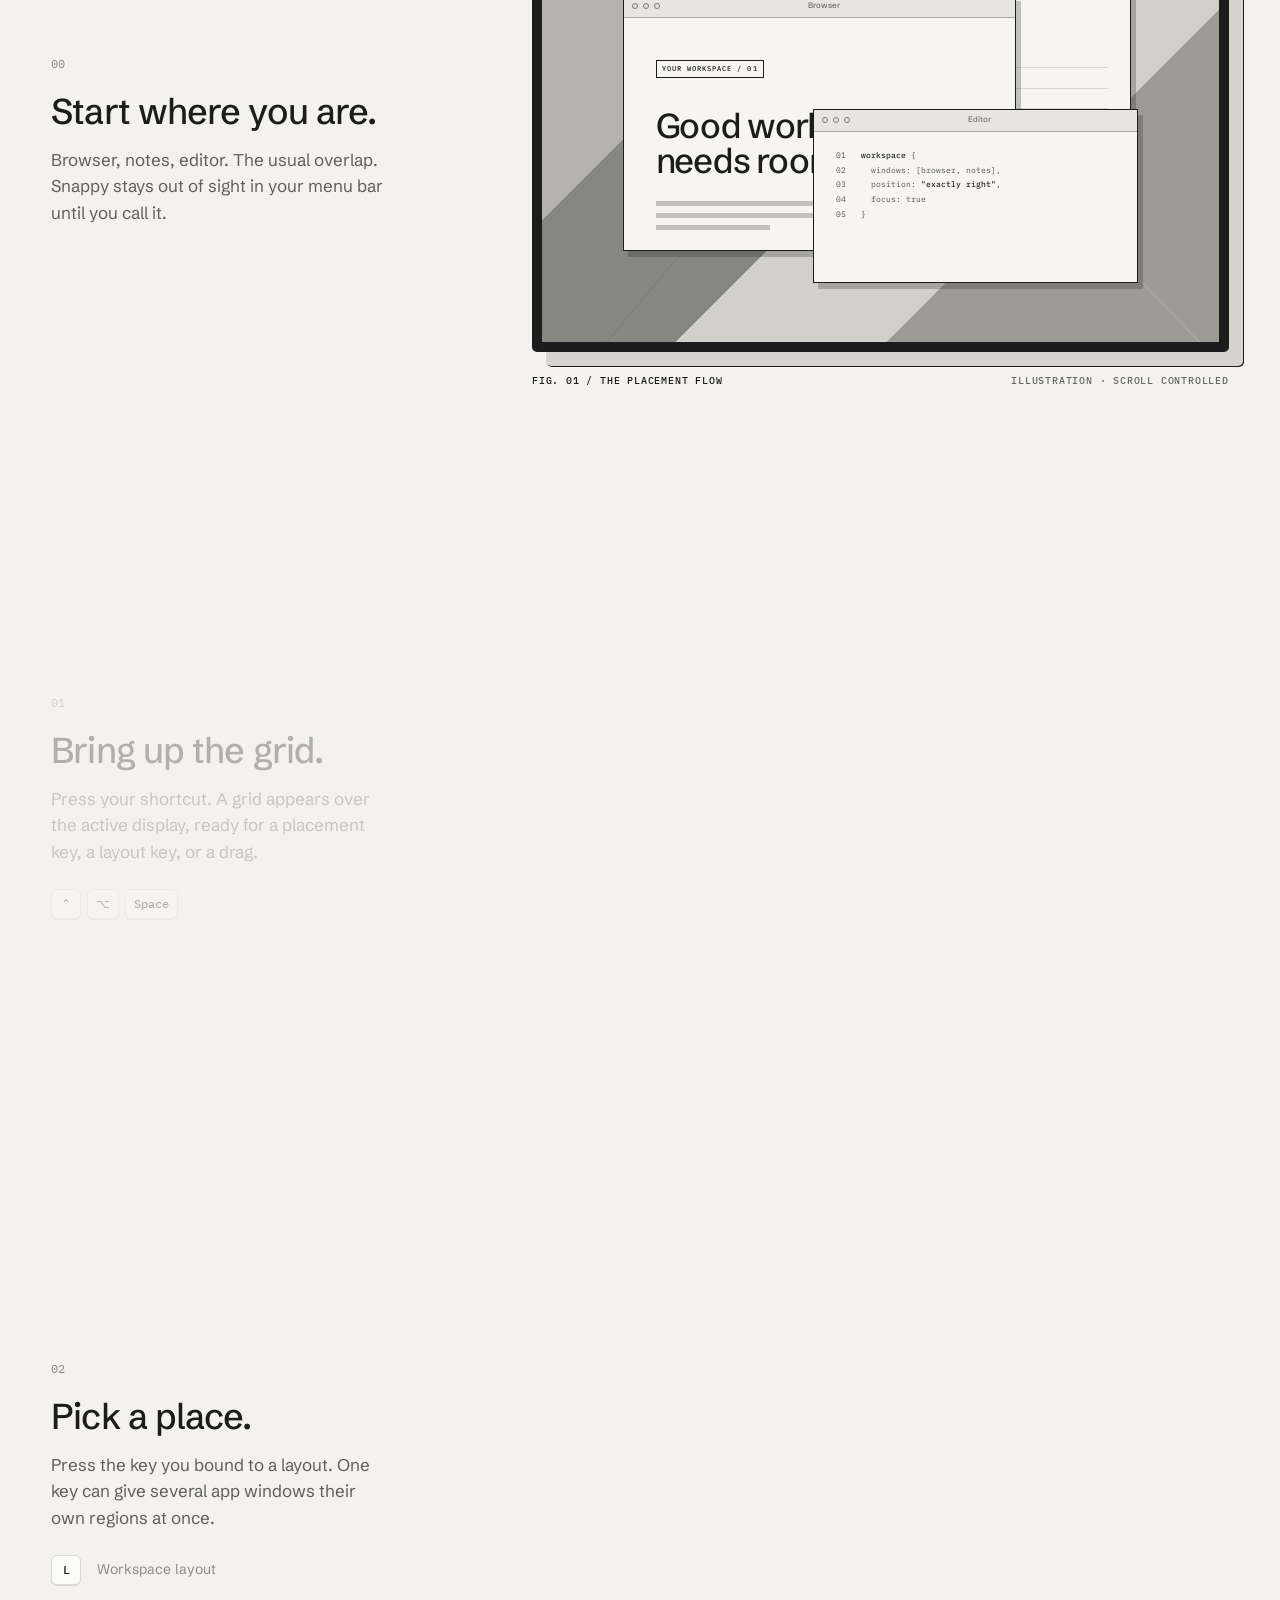
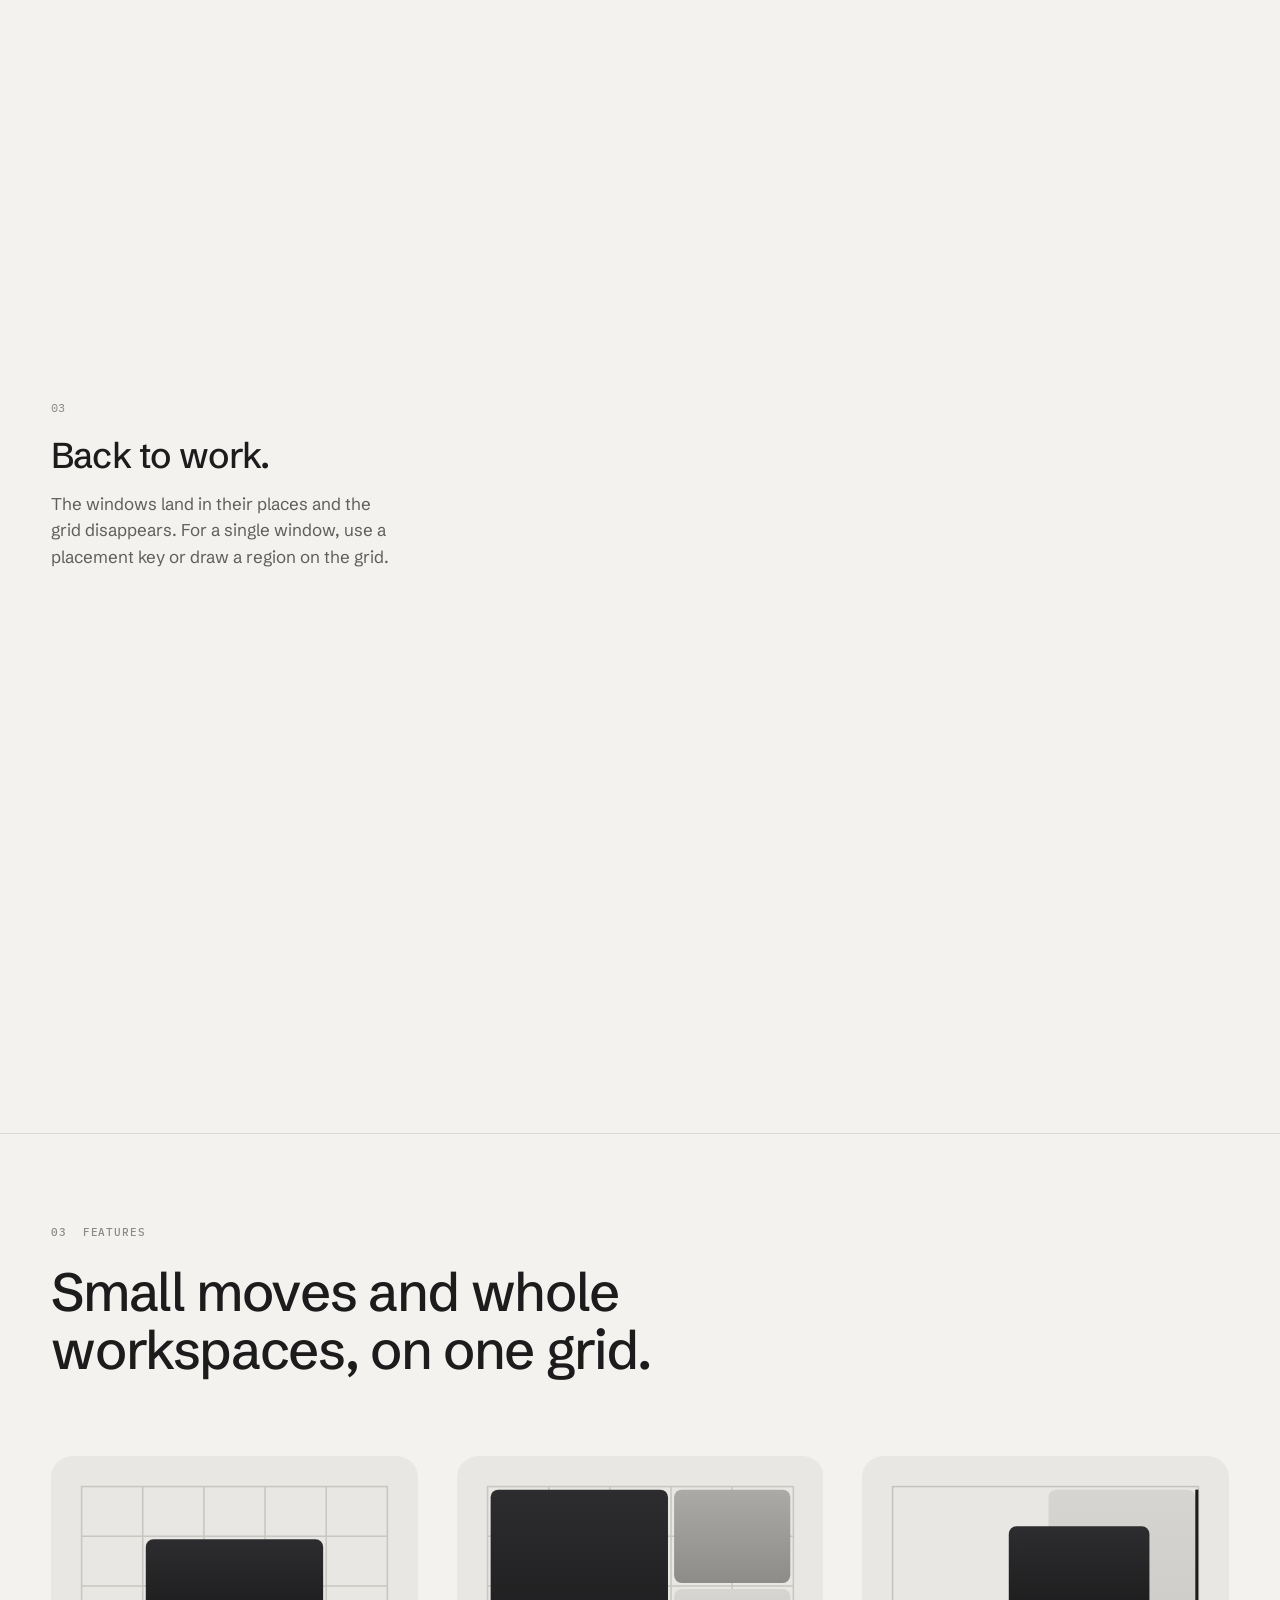
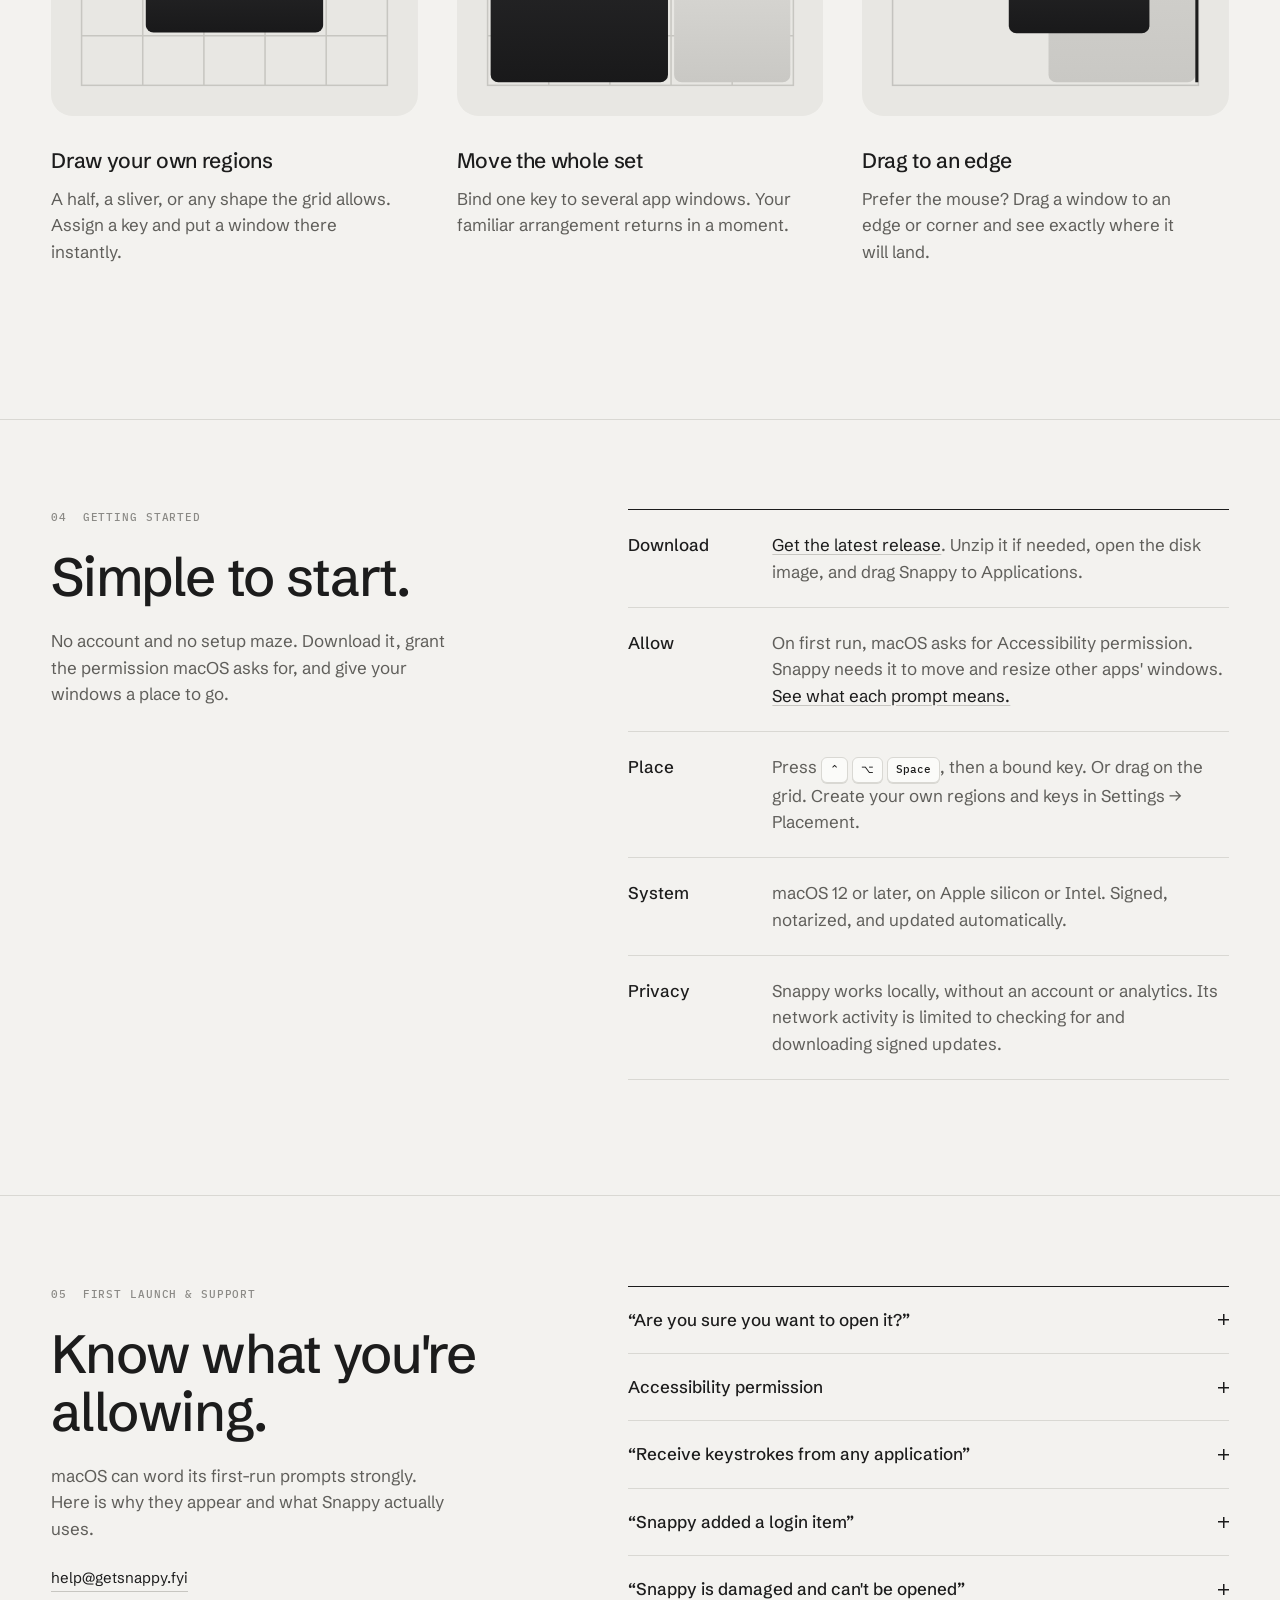
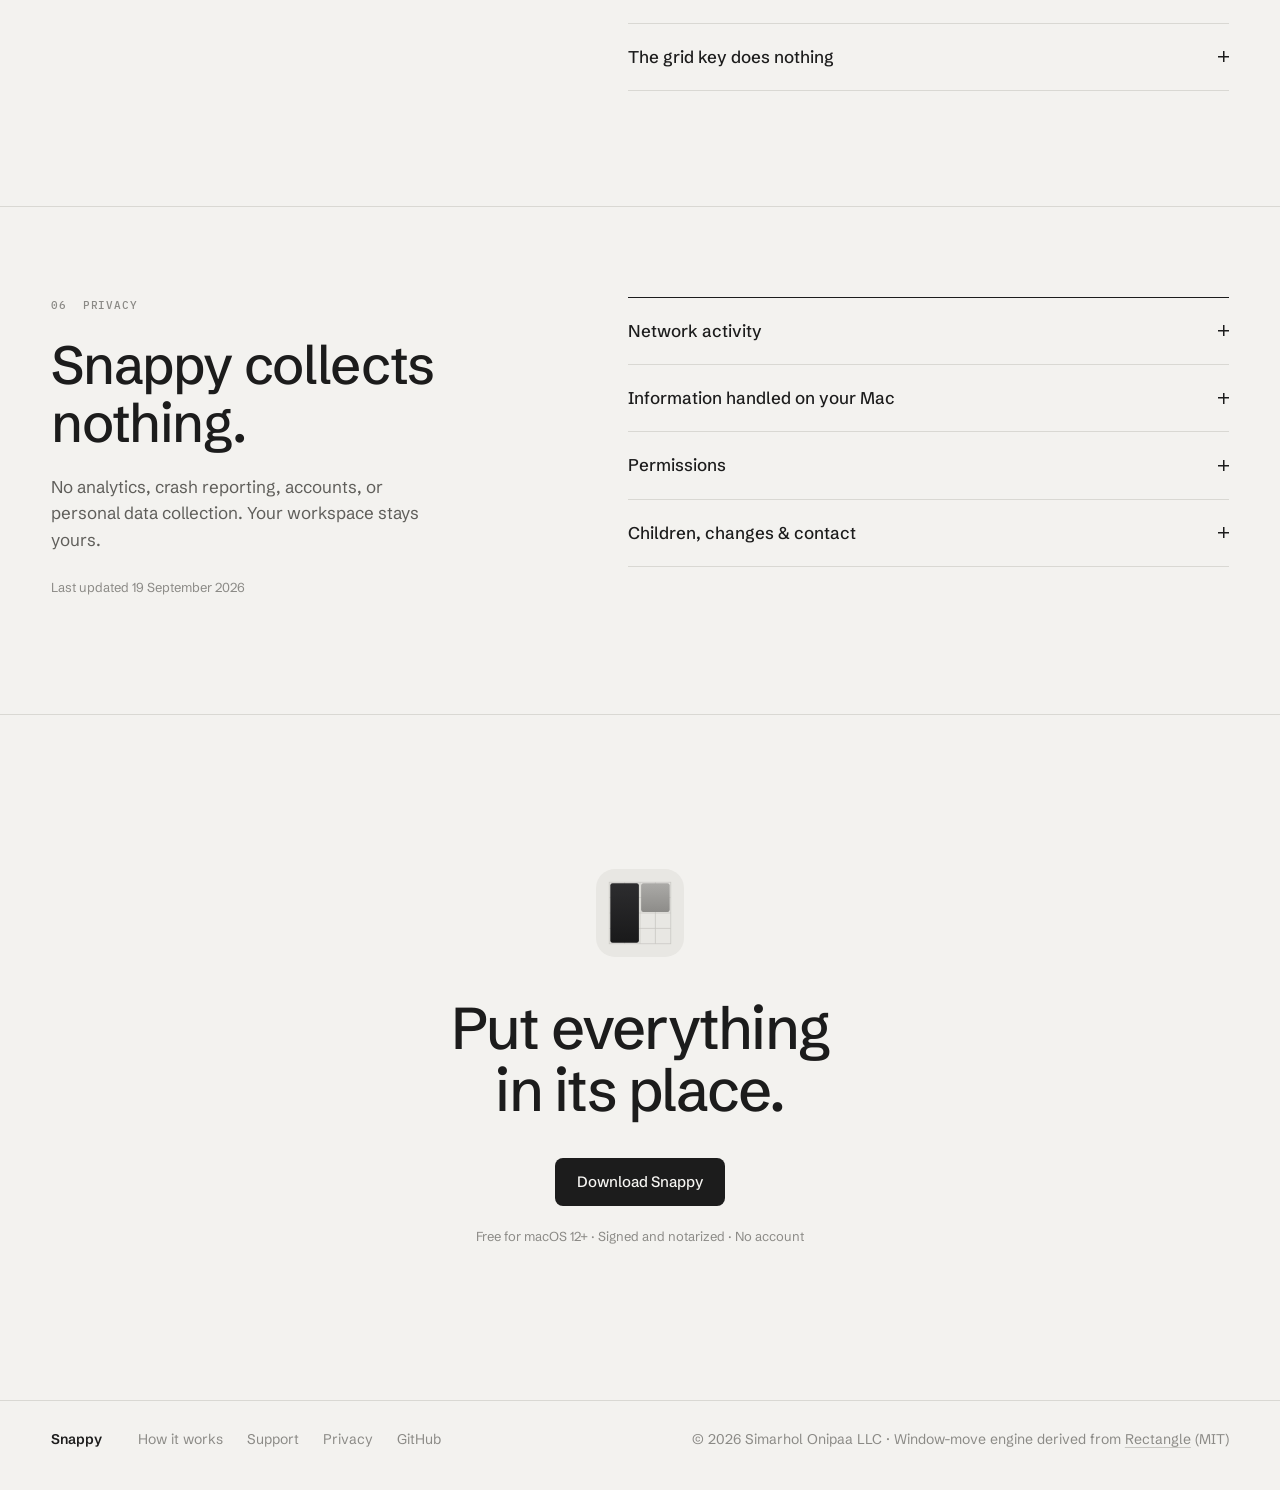
==== commit 16a6618a: "Compress the v2 header into the pixel bar on scroll The full header shows at the top of the page. On" ====
--- a/site/v2/index.html
+++ b/site/v2/index.html
@@ -26,14 +26,17 @@
   <header class="site-header">
     <div class="shell header-inner">
       <a class="brand" href="#top" aria-label="Snappy home">
-        <svg class="brand-mark" viewBox="0 0 10 10" shape-rendering="crispEdges" aria-hidden="true"><rect x="0" y="0" width="4" height="10" fill="#1c1c1c"/><rect x="5" y="0" width="5" height="4" fill="#9a9a97"/><rect x="5.5" y="5.5" width="4" height="4" fill="none" stroke="#b9b8b3"/></svg>
-        <span>Snappy</span>
+        <span class="brand-marks" aria-hidden="true">
+          <svg class="mark-full" viewBox="0 0 24 24"><rect x="3" y="3" width="8.5" height="18" rx="1.5" fill="#1c1c1c"/><rect x="12.5" y="3" width="8.5" height="8.5" rx="1.5" fill="#9a9a97"/><rect x="12.5" y="12.5" width="8.5" height="8.5" rx="1.5" fill="none" stroke="#c4c3bf"/></svg>
+          <svg class="mark-pixel" viewBox="0 0 10 10" shape-rendering="crispEdges"><rect x="0" y="0" width="4" height="10" fill="#1c1c1c"/><rect x="5" y="0" width="5" height="4" fill="#9a9a97"/><rect x="5.5" y="5.5" width="4" height="4" fill="none" stroke="#b9b8b3"/></svg>
+        </span>
+        <span class="swap"><span class="t-full">Snappy</span><span class="t-pixel" aria-hidden="true">Snappy</span></span>
       </a>
       <nav class="nav" aria-label="Main navigation">
-        <a href="#how-it-works">How it works</a>
-        <a href="#features">Features</a>
-        <a href="#first-launch">Support</a>
-        <a class="nav-download" href="https://github.com/travismarceau/snappy/releases/latest/download/Snappy.dmg.zip">Download</a>
+        <a href="#how-it-works" style="--i:1"><span class="swap"><span class="t-full">How it works</span><span class="t-pixel" aria-hidden="true">How it works</span></span></a>
+        <a href="#features" style="--i:2"><span class="swap"><span class="t-full">Features</span><span class="t-pixel" aria-hidden="true">Features</span></span></a>
+        <a href="#first-launch" style="--i:3"><span class="swap"><span class="t-full">Support</span><span class="t-pixel" aria-hidden="true">Support</span></span></a>
+        <a class="nav-download" href="https://github.com/travismarceau/snappy/releases/latest/download/Snappy.dmg.zip" style="--i:4"><span class="swap"><span class="t-full">Download</span><span class="t-pixel" aria-hidden="true">Download</span></span></a>
       </nav>
     </div>
   </header>
@@ -226,6 +229,42 @@
     </div>
   </footer>
   <script>
+    // Header: full at the top of the page, compresses to the pixel bar once scrolled.
+    // Each label's width is measured in both faces so it can animate between them.
+    (() => {
+      const header = document.querySelector('.site-header');
+      if (!header) return;
+      const swaps = [...header.querySelectorAll('.swap')];
+      // Re-measuring (fonts arriving, resize) applies instantly; only the
+      // compact toggle itself animates.
+      const measure = () => {
+        header.classList.add('is-resizing');
+        swaps.forEach(el => {
+          el.style.setProperty('--w-full', el.querySelector('.t-full').offsetWidth + 'px');
+          el.style.setProperty('--w-pixel', el.querySelector('.t-pixel').offsetWidth + 'px');
+        });
+        header.offsetWidth;
+        header.classList.remove('is-resizing');
+      };
+      let compact = null;
+      const update = () => {
+        const next = scrollY > 24;
+        if (next === compact) return;
+        compact = next;
+        header.classList.toggle('is-compact', next);
+      };
+      measure();
+      header.classList.add('is-measured');
+      update();
+      addEventListener('scroll', update, { passive: true });
+      addEventListener('resize', measure);
+      addEventListener('load', measure);
+      if (document.fonts) {
+        Promise.all(['16px Silkscreen', '500 15px "Schibsted Grotesk"', '600 17px "Schibsted Grotesk"']
+          .map(f => document.fonts.load(f))).then(measure, measure);
+      }
+    })();
+
     // Size the tail after the last step so the desktop releases only when that
     // step's text has scrolled up to the desktop's top edge.
     (() => {
--- a/site/v2/style.css
+++ b/site/v2/style.css
@@ -7,7 +7,7 @@
   --gutter:clamp(20px,4vw,56px);--section:clamp(96px,12vw,176px)
 }
 *{box-sizing:border-box}
-html{scroll-behavior:smooth;scroll-padding-top:28px}
+html{scroll-behavior:smooth;scroll-padding-top:36px}
 body{margin:0;background:var(--paper);color:var(--text);font-family:var(--sans);font-size:17px;line-height:1.55;-webkit-font-smoothing:antialiased;text-rendering:optimizeLegibility}
 a{color:inherit;text-decoration:none}
 a:focus-visible,summary:focus-visible{outline:1.5px solid var(--ink);outline-offset:4px;border-radius:2px}
@@ -28,18 +28,45 @@
 .section-head h2{font-size:clamp(34px,4.2vw,56px);line-height:1.08;margin-top:22px;max-width:20ch}
 .section-note{margin:22px 0 0;max-width:40ch;color:var(--soft)}
 
-/* Header: a slim pixel-type bar pinned to the top, like the Mac menu bar. */
-.site-header{position:sticky;top:0;z-index:50;background:rgba(243,242,239,.86);-webkit-backdrop-filter:saturate(1.4) blur(12px);backdrop-filter:saturate(1.4) blur(12px);border-bottom:1px solid var(--rule)}
-.header-inner{height:28px;display:flex;align-items:center;justify-content:space-between;gap:16px;font-family:'Silkscreen',var(--code);font-size:8px;line-height:1;letter-spacing:.06em;text-transform:uppercase;-webkit-font-smoothing:none}
-.brand{display:inline-flex;align-items:center;gap:8px;color:var(--ink)}
-.brand-mark{width:10px;height:10px}
-.nav{display:flex;align-items:center;gap:clamp(14px,2vw,28px);color:var(--soft)}
-.nav a{transition:color .15s}.nav a:hover{color:var(--ink)}
-.nav .nav-download{color:#f7f6f3;background:var(--ink);padding:5px 8px 4px;transition:background .15s}
-.nav .nav-download:hover{color:#f7f6f3;background:#3a3a39}
+/* Header: the full header at the top of the page; once scrolled it compresses into a
+   slim pixel-type bar like the Mac menu bar. Silkscreen at 16px has 10px capitals,
+   matching the 10px pixel mark. */
+.site-header{--bar:36px;--ease:cubic-bezier(.22,1,.36,1);position:fixed;inset:0 0 auto;z-index:50;border-bottom:1px solid transparent;transition:background .45s var(--ease),border-color .45s var(--ease)}
+.site-header:before{content:'';position:absolute;inset:0;z-index:-1;opacity:0;-webkit-backdrop-filter:saturate(1.4) blur(12px);backdrop-filter:saturate(1.4) blur(12px);transition:opacity .45s var(--ease)}
+.header-inner{height:72px;display:flex;align-items:center;justify-content:space-between;gap:24px;transition:height .5s var(--ease)}
+.brand{display:inline-flex;align-items:center;gap:10px;font-weight:600;font-size:17px;color:var(--ink);letter-spacing:-.01em;transition:gap .5s var(--ease)}
+.brand-marks{position:relative;width:24px;height:24px;flex:none;transition:width .5s var(--ease),height .5s var(--ease)}
+.brand-marks svg{position:absolute;inset:0;width:100%;height:100%;transition:opacity .35s var(--ease)}
+.mark-pixel{opacity:0}
+.nav{display:flex;align-items:center;gap:clamp(18px,2.6vw,36px);font-size:15px;color:var(--soft);transition:gap .5s var(--ease)}
+.nav a{transition:color .2s}.nav a:hover{color:var(--ink)}
+.nav .nav-download{display:inline-flex;align-items:center;height:34px;padding:0 14px;color:var(--ink);border:1px solid var(--grid);border-radius:8px;transition:height .5s var(--ease),border-radius .5s var(--ease),background .35s var(--ease),border-color .35s var(--ease),color .35s var(--ease)}
+.nav .nav-download:hover{border-color:var(--ink)}
+
+/* Label swap: both faces share one grid cell and cross-fade. */
+.swap{display:inline-grid;align-items:center;justify-items:start;overflow:hidden;vertical-align:middle}
+.swap>span{grid-area:1/1;white-space:nowrap;transition:opacity .3s var(--ease),transform .45s var(--ease);transition-delay:calc(var(--i,0) * 25ms)}
+.t-pixel{font-family:'Silkscreen',var(--code);font-size:16px;font-weight:400;line-height:10px;letter-spacing:0;text-transform:uppercase;-webkit-font-smoothing:none;opacity:0;transform:translateY(8px)}
+.t-full{line-height:20px}
+.is-measured .swap{width:var(--w-full);transition:width .5s var(--ease)}
+.is-resizing .swap{transition:none}
+
+.site-header.is-compact{background:rgba(243,242,239,.84);border-bottom-color:var(--rule)}
+.is-compact:before{opacity:1}
+.is-compact .header-inner{height:var(--bar)}
+.is-compact .brand{gap:8px}
+.is-compact .brand-marks{width:10px;height:10px}
+.is-compact .mark-full{opacity:0}.is-compact .mark-pixel{opacity:1}
+.is-compact .nav{gap:clamp(16px,2.2vw,32px)}
+.is-compact .swap{width:var(--w-pixel)}
+.is-compact .t-full{opacity:0;transform:translateY(-8px)}
+.is-compact .t-pixel{opacity:1;transform:translateY(-1px)}
+.is-compact .nav .nav-download{height:var(--bar);border-radius:0;background:var(--ink);border-color:var(--ink);color:#f7f6f3}
+.is-compact .nav .nav-download:hover{background:#3a3a39}
 
 /* Hero */
-.hero{padding:clamp(72px,10vw,152px) 0 var(--section)}
+main{padding-top:72px}
+.hero{padding:clamp(48px,8vw,120px) 0 var(--section)}
 .hero-inner{display:grid;grid-template-columns:minmax(0,1fr) minmax(0,1fr);gap:clamp(40px,6vw,96px);align-items:center}
 .hero h1{font-size:clamp(44px,5.4vw,80px);line-height:1.02;letter-spacing:-.035em;margin:24px 0 28px}
 .lede{font-size:clamp(18px,1.5vw,21px);line-height:1.5;color:var(--soft);max-width:30em;margin:0 0 36px}
@@ -188,16 +215,17 @@
   .footer-meta{margin-left:0;flex-basis:100%}
 }
 @media(max-width:760px){
+  .nav a[href="#features"]{display:none}
   .story-layout{display:flex;flex-direction:column}
-  .story-visual{order:-1;top:28px;height:auto;min-height:0;width:100%;padding:13px 0 18px;background:#f3f2ef;z-index:3}
+  .story-visual{order:-1;top:36px;height:auto;min-height:0;width:100%;padding:13px 0 18px;background:#f3f2ef;z-index:3}
   .desktop-wrap{max-width:520px}.desktop{border-width:6px}.menu-bar{height:20px}.story-shade{inset:20px 0 0}
   .story-steps{width:100%}
   .story-step,.story-step:last-child{min-height:68vh;max-width:100%;justify-content:end;padding:80px 0 60px}
   .spec-row{grid-template-columns:1fr;gap:4px}
 }
 @media(max-width:480px){
-  .nav{gap:12px}.nav a[href="#features"]{display:none}
-  .story-visual{top:28px}.visual-caption{font-size:8px;margin-top:12px}
+  .nav a:not(.nav-download){display:none}
+  .story-visual{top:36px}.visual-caption{font-size:8px;margin-top:12px}
   .story-step,.story-step:last-child{min-height:65vh}
   .menu-right span:nth-child(2){display:none}.window-bar{height:17px}.dot{width:5px;height:5px}
   .desktop[data-state="3"] .window.browser,.desktop[data-state="3"] .window.notes{top:24px}
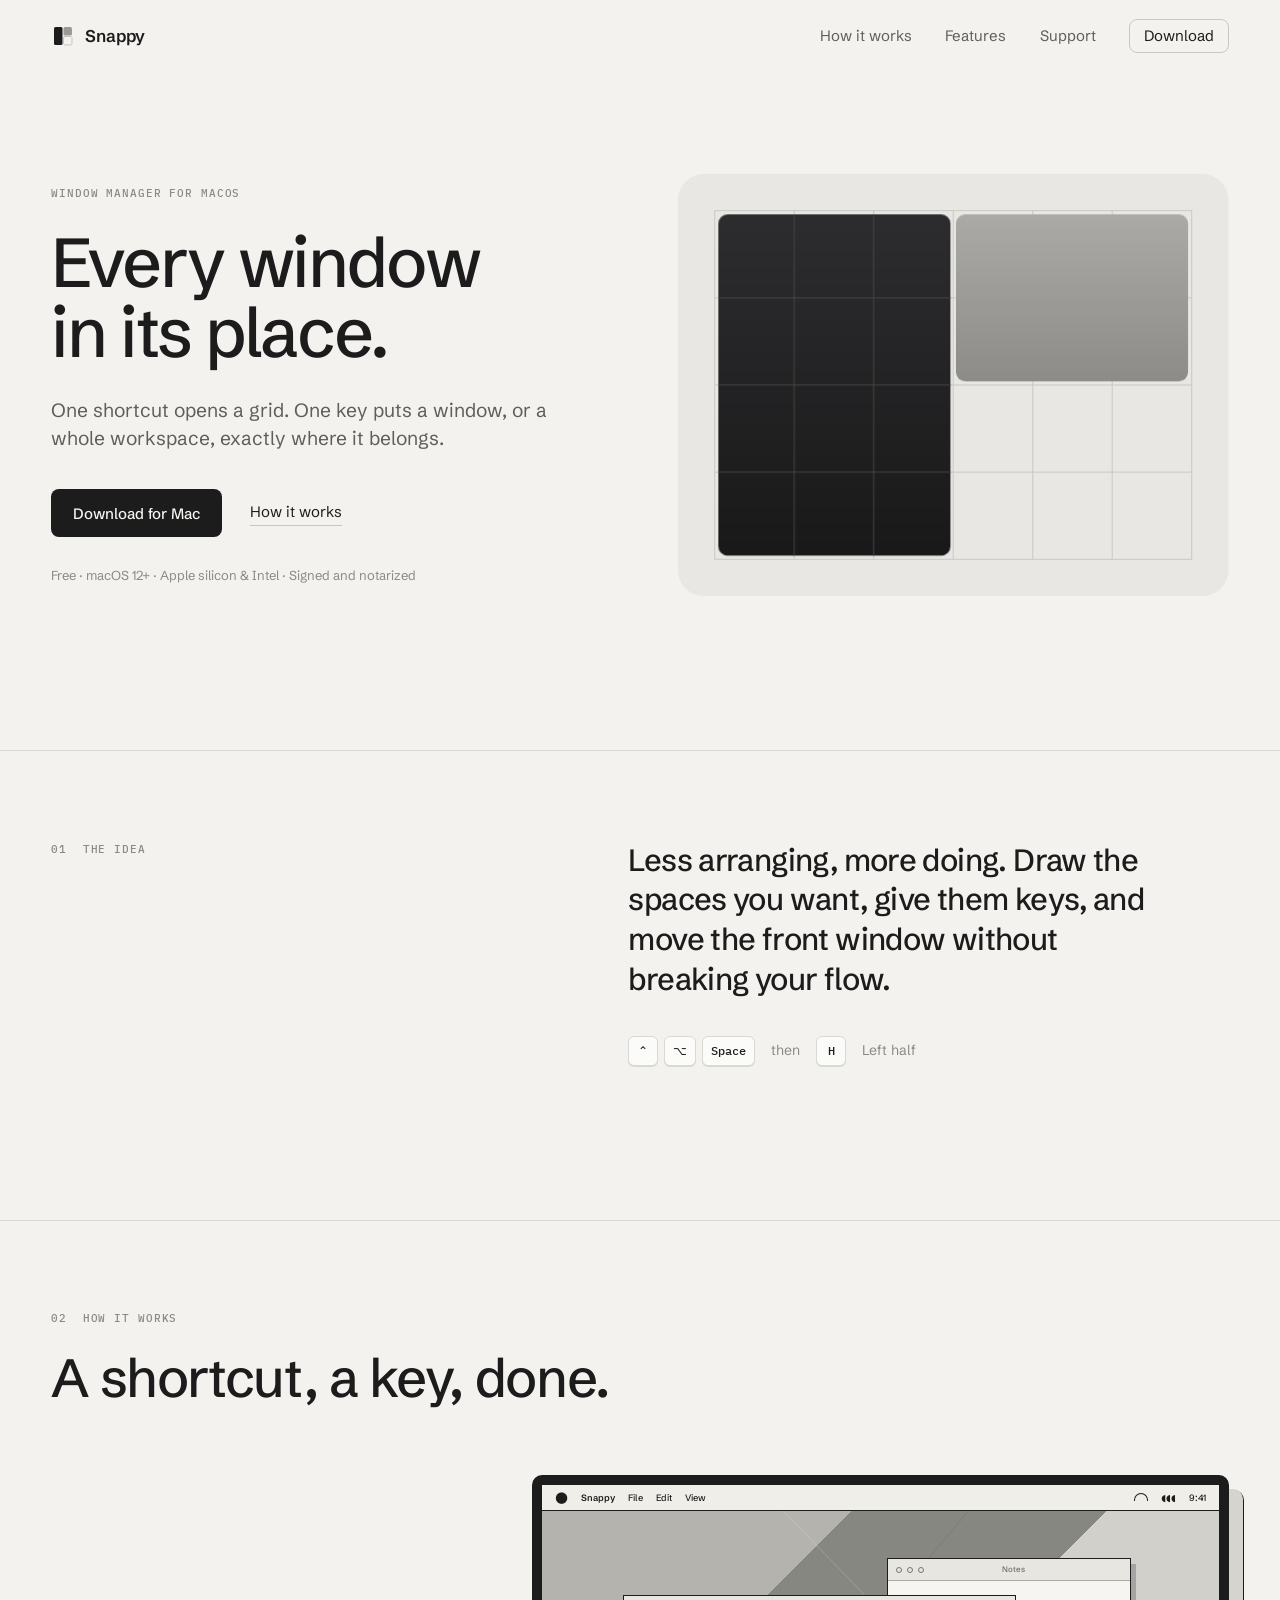
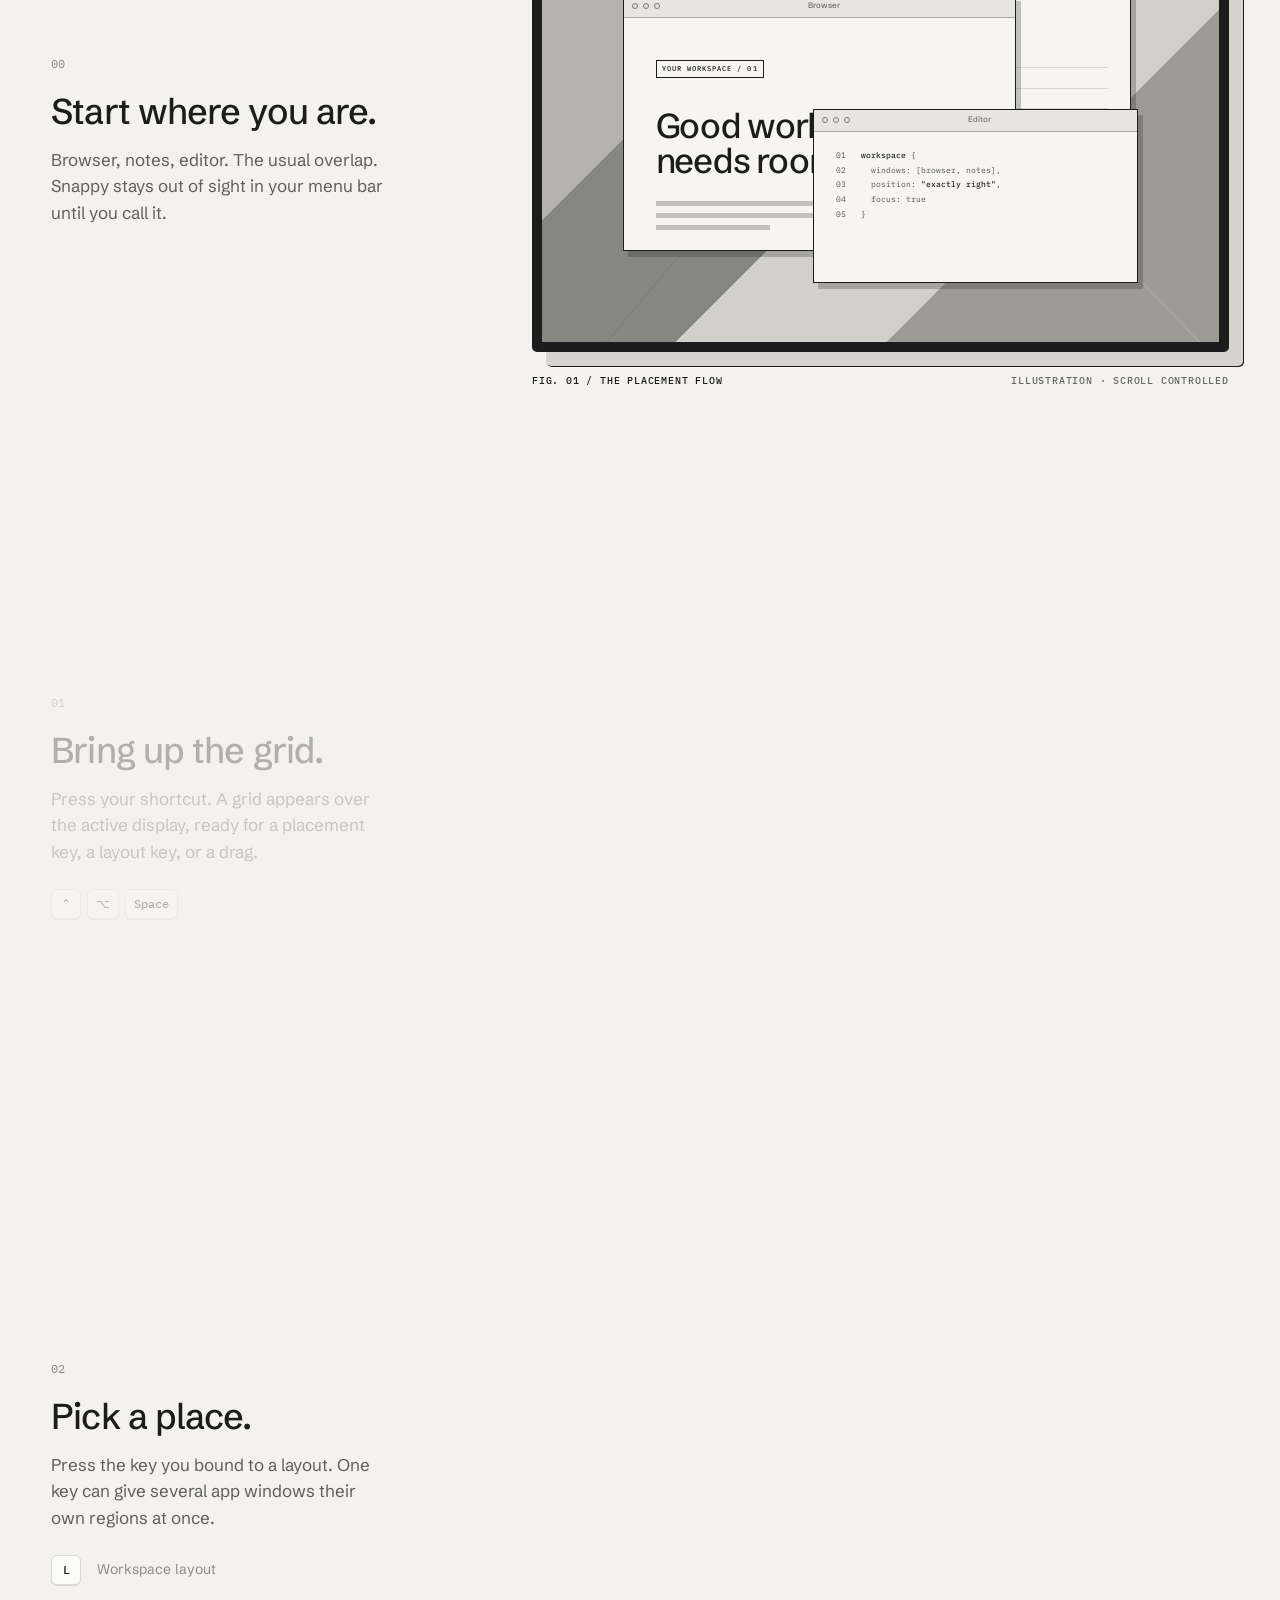
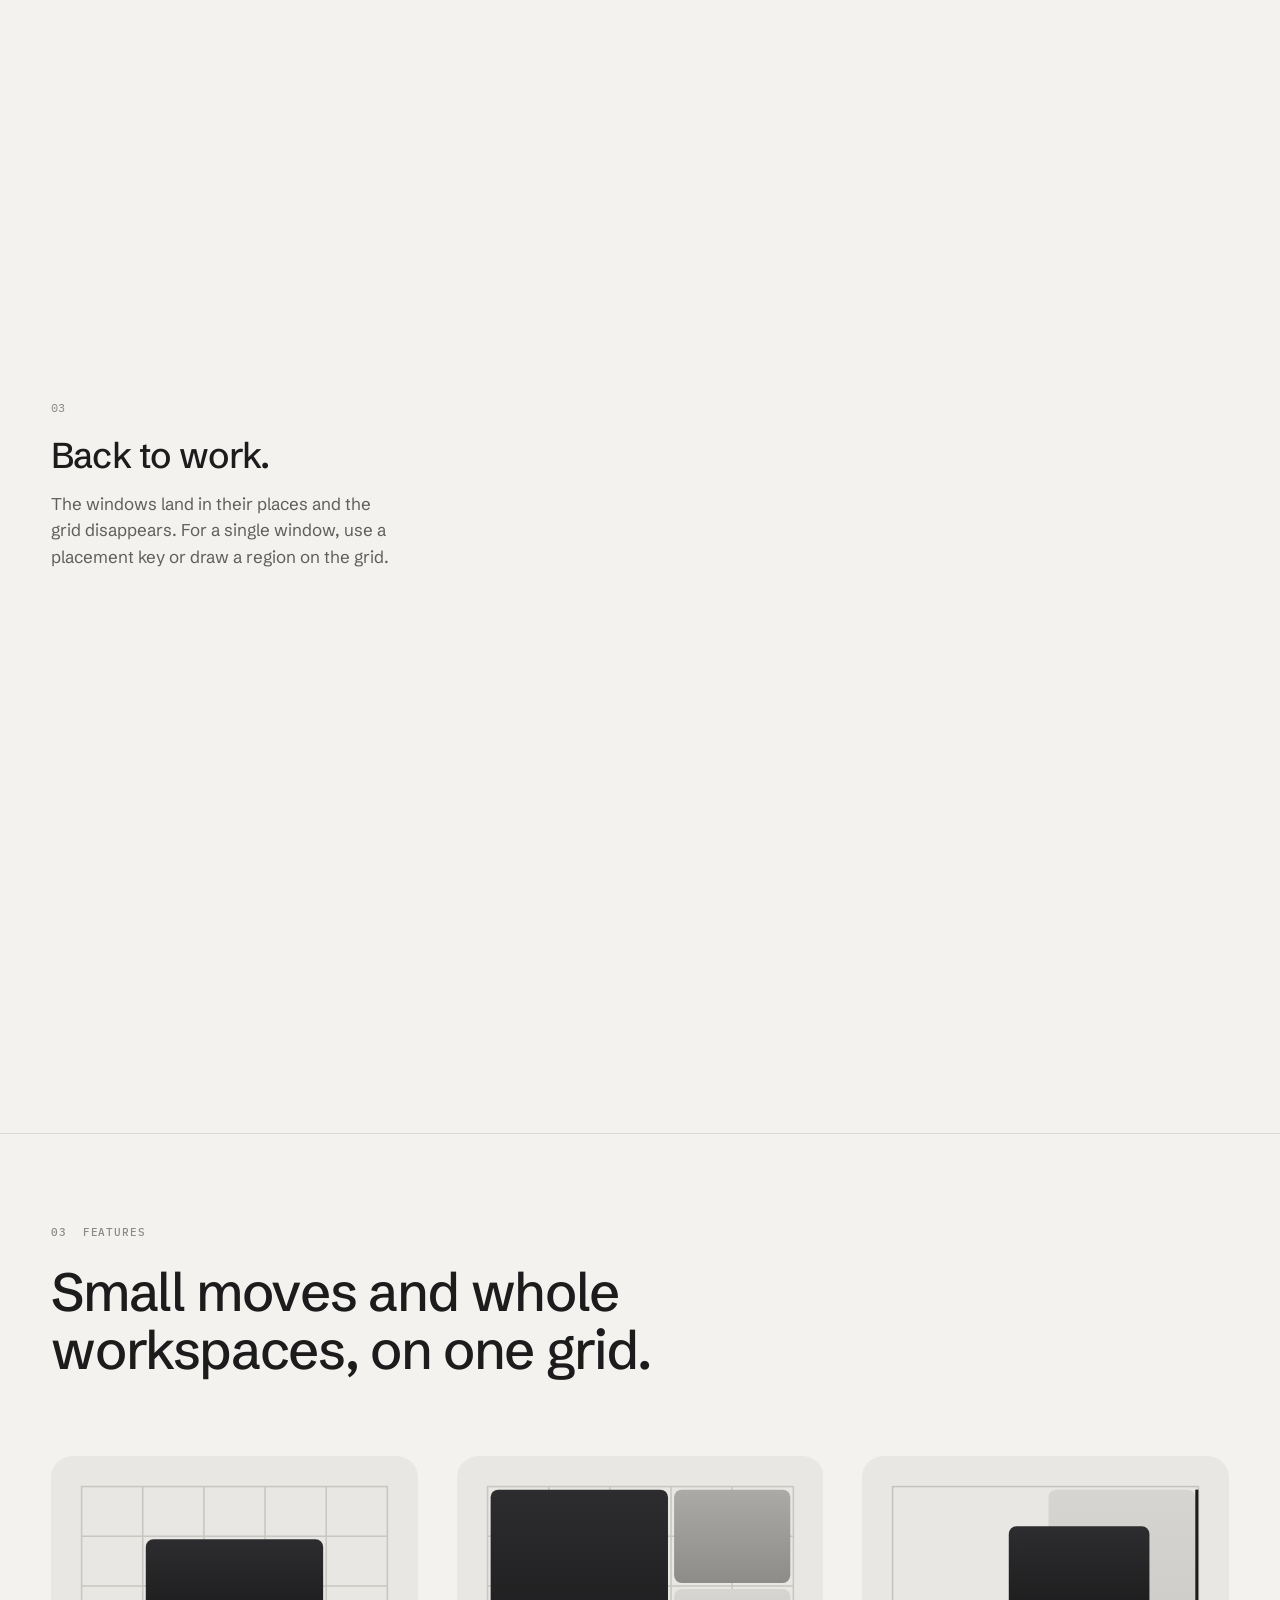
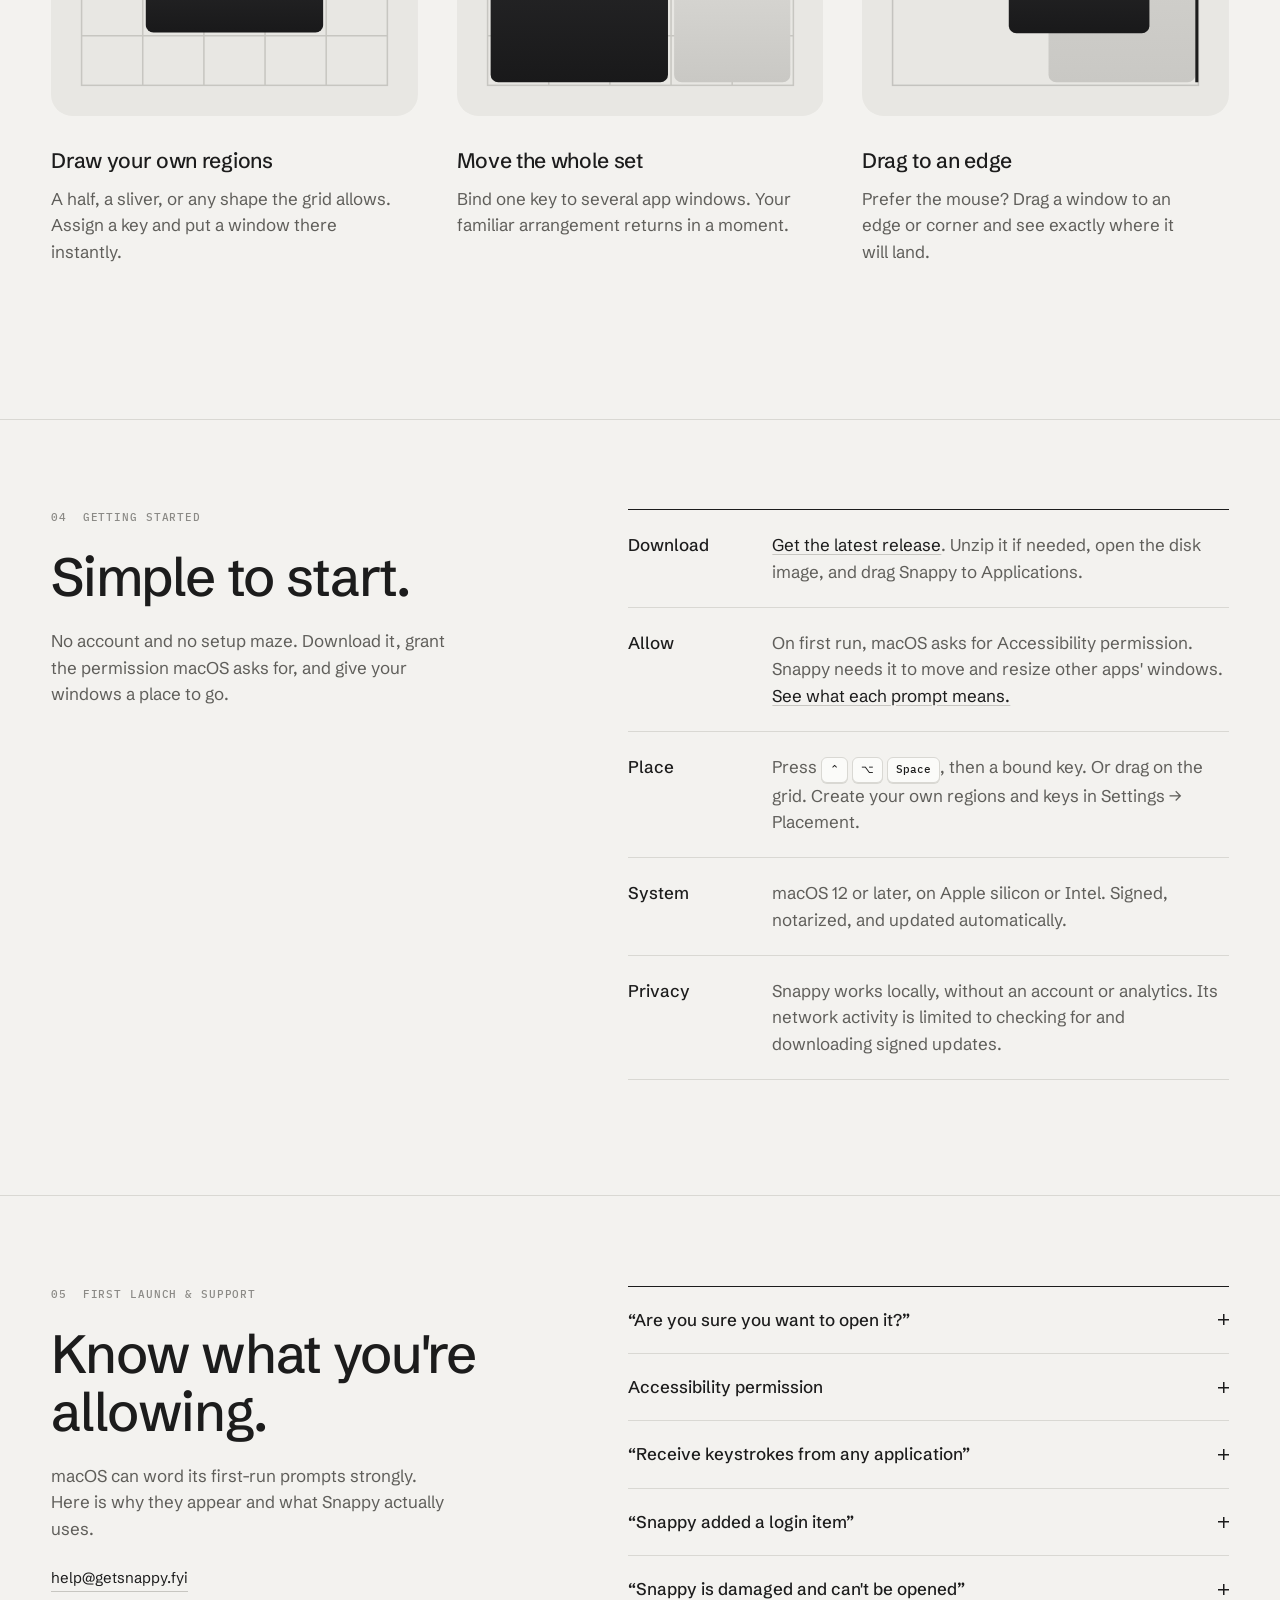
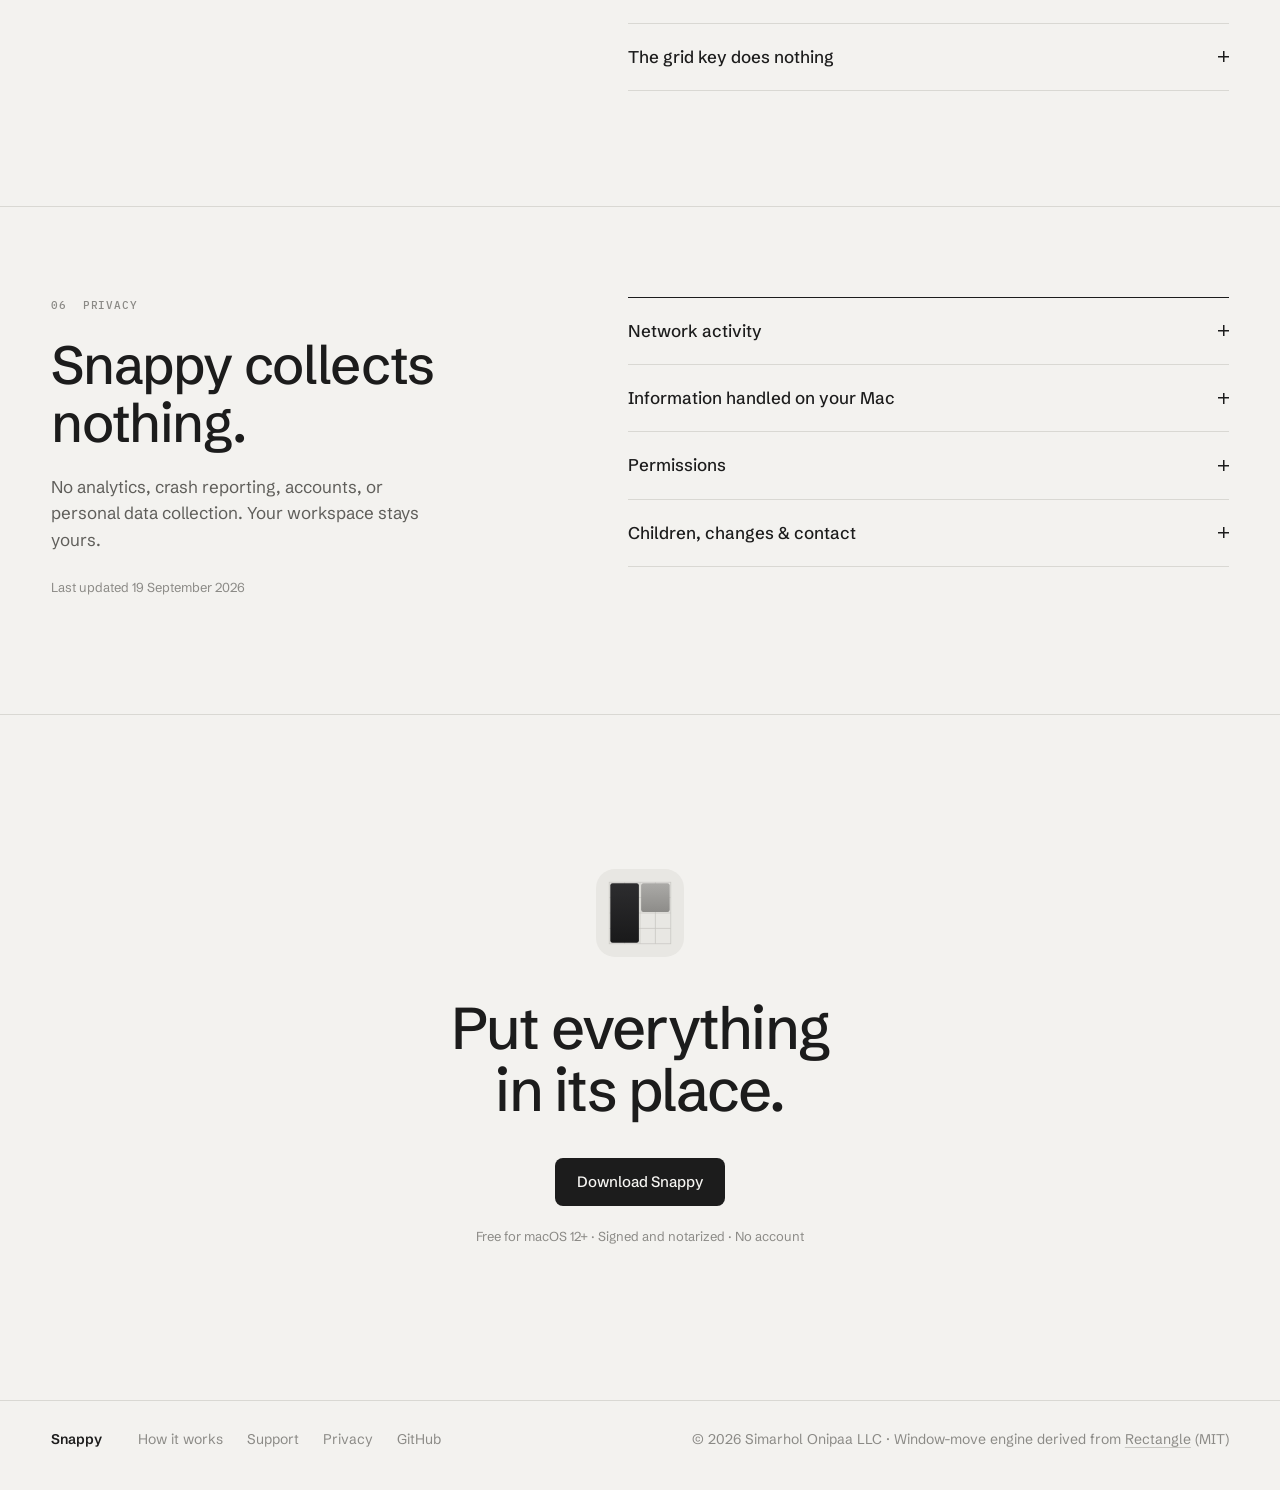
==== commit 91168be8: "Drop the pixel font from the v2 compact header The compact bar keeps Schibsted Grotesk at 14.2px, wh" ====
--- a/site/v2/index.html
+++ b/site/v2/index.html
@@ -8,8 +8,8 @@
   <title>Snappy — Every window in its place</title>
   <link rel="preconnect" href="https://fonts.googleapis.com">
   <link rel="preconnect" href="https://fonts.gstatic.com" crossorigin>
-  <!-- Schibsted Grotesk + Plex Mono for the page and walkthrough; Silkscreen for the menu bar only. -->
-  <link href="https://fonts.googleapis.com/css2?family=Silkscreen&family=Schibsted+Grotesk:wght@400;500;600&family=IBM+Plex+Mono:wght@400;500;600&display=swap" rel="stylesheet">
+  <!-- Schibsted Grotesk + Plex Mono, for the page and the walkthrough alike. -->
+  <link href="https://fonts.googleapis.com/css2?family=Schibsted+Grotesk:wght@400;500;600&family=IBM+Plex+Mono:wght@400;500;600&display=swap" rel="stylesheet">
   <link rel="icon" href="data:image/svg+xml,%3Csvg xmlns='http://www.w3.org/2000/svg' viewBox='0 0 64 64'%3E%3Crect width='64' height='64' rx='14' fill='%23f1f1ef'/%3E%3Crect x='11' y='11' width='20' height='42' rx='3' fill='%231c1c1c'/%3E%3Crect x='33' y='11' width='20' height='20' rx='3' fill='%239a9a97'/%3E%3C/svg%3E">
   <link rel="stylesheet" href="./style.css">
   <script src="../scroll.js" defer></script>
@@ -30,13 +30,13 @@
           <svg class="mark-full" viewBox="0 0 24 24"><rect x="3" y="3" width="8.5" height="18" rx="1.5" fill="#1c1c1c"/><rect x="12.5" y="3" width="8.5" height="8.5" rx="1.5" fill="#9a9a97"/><rect x="12.5" y="12.5" width="8.5" height="8.5" rx="1.5" fill="none" stroke="#c4c3bf"/></svg>
           <svg class="mark-pixel" viewBox="0 0 10 10" shape-rendering="crispEdges"><rect x="0" y="0" width="4" height="10" fill="#1c1c1c"/><rect x="5" y="0" width="5" height="4" fill="#9a9a97"/><rect x="5.5" y="5.5" width="4" height="4" fill="none" stroke="#b9b8b3"/></svg>
         </span>
-        <span class="swap"><span class="t-full">Snappy</span><span class="t-pixel" aria-hidden="true">Snappy</span></span>
+        <span class="brand-name">Snappy</span>
       </a>
       <nav class="nav" aria-label="Main navigation">
-        <a href="#how-it-works" style="--i:1"><span class="swap"><span class="t-full">How it works</span><span class="t-pixel" aria-hidden="true">How it works</span></span></a>
-        <a href="#features" style="--i:2"><span class="swap"><span class="t-full">Features</span><span class="t-pixel" aria-hidden="true">Features</span></span></a>
-        <a href="#first-launch" style="--i:3"><span class="swap"><span class="t-full">Support</span><span class="t-pixel" aria-hidden="true">Support</span></span></a>
-        <a class="nav-download" href="https://github.com/travismarceau/snappy/releases/latest/download/Snappy.dmg.zip" style="--i:4"><span class="swap"><span class="t-full">Download</span><span class="t-pixel" aria-hidden="true">Download</span></span></a>
+        <a href="#how-it-works">How it works</a>
+        <a href="#features">Features</a>
+        <a href="#first-launch">Support</a>
+        <a class="nav-download" href="https://github.com/travismarceau/snappy/releases/latest/download/Snappy.dmg.zip"><span>Download</span></a>
       </nav>
     </div>
   </header>
@@ -229,40 +229,13 @@
     </div>
   </footer>
   <script>
-    // Header: full at the top of the page, compresses to the pixel bar once scrolled.
-    // Each label's width is measured in both faces so it can animate between them.
+    // Header: full at the top of the page, compressed into a slim bar once scrolled.
     (() => {
       const header = document.querySelector('.site-header');
       if (!header) return;
-      const swaps = [...header.querySelectorAll('.swap')];
-      // Re-measuring (fonts arriving, resize) applies instantly; only the
-      // compact toggle itself animates.
-      const measure = () => {
-        header.classList.add('is-resizing');
-        swaps.forEach(el => {
-          el.style.setProperty('--w-full', el.querySelector('.t-full').offsetWidth + 'px');
-          el.style.setProperty('--w-pixel', el.querySelector('.t-pixel').offsetWidth + 'px');
-        });
-        header.offsetWidth;
-        header.classList.remove('is-resizing');
-      };
-      let compact = null;
-      const update = () => {
-        const next = scrollY > 24;
-        if (next === compact) return;
-        compact = next;
-        header.classList.toggle('is-compact', next);
-      };
-      measure();
-      header.classList.add('is-measured');
+      const update = () => header.classList.toggle('is-compact', scrollY > 24);
       update();
       addEventListener('scroll', update, { passive: true });
-      addEventListener('resize', measure);
-      addEventListener('load', measure);
-      if (document.fonts) {
-        Promise.all(['16px Silkscreen', '500 15px "Schibsted Grotesk"', '600 17px "Schibsted Grotesk"']
-          .map(f => document.fonts.load(f))).then(measure, measure);
-      }
     })();
 
     // Size the tail after the last step so the desktop releases only when that
--- a/site/v2/style.css
+++ b/site/v2/style.css
@@ -29,38 +29,27 @@
 .section-note{margin:22px 0 0;max-width:40ch;color:var(--soft)}
 
 /* Header: the full header at the top of the page; once scrolled it compresses into a
-   slim pixel-type bar like the Mac menu bar. Silkscreen at 16px has 10px capitals,
-   matching the 10px pixel mark. */
+   slim bar like the Mac menu bar. At 14.2px, Schibsted's capitals are 10px tall,
+   matching the 10px mark and sitting level with it. */
 .site-header{--bar:36px;--ease:cubic-bezier(.22,1,.36,1);position:fixed;inset:0 0 auto;z-index:50;border-bottom:1px solid transparent;transition:background .45s var(--ease),border-color .45s var(--ease)}
 .site-header:before{content:'';position:absolute;inset:0;z-index:-1;opacity:0;-webkit-backdrop-filter:saturate(1.4) blur(12px);backdrop-filter:saturate(1.4) blur(12px);transition:opacity .45s var(--ease)}
 .header-inner{height:72px;display:flex;align-items:center;justify-content:space-between;gap:24px;transition:height .5s var(--ease)}
-.brand{display:inline-flex;align-items:center;gap:10px;font-weight:600;font-size:17px;color:var(--ink);letter-spacing:-.01em;transition:gap .5s var(--ease)}
+.brand{display:inline-flex;align-items:center;gap:10px;font-weight:600;font-size:17px;color:var(--ink);letter-spacing:-.01em;transition:gap .5s var(--ease),font-size .5s var(--ease)}
 .brand-marks{position:relative;width:24px;height:24px;flex:none;transition:width .5s var(--ease),height .5s var(--ease)}
 .brand-marks svg{position:absolute;inset:0;width:100%;height:100%;transition:opacity .35s var(--ease)}
 .mark-pixel{opacity:0}
-.nav{display:flex;align-items:center;gap:clamp(18px,2.6vw,36px);font-size:15px;color:var(--soft);transition:gap .5s var(--ease)}
+.nav{display:flex;align-items:center;gap:clamp(18px,2.6vw,36px);font-size:15px;color:var(--soft);transition:gap .5s var(--ease),font-size .5s var(--ease)}
 .nav a{transition:color .2s}.nav a:hover{color:var(--ink)}
 .nav .nav-download{display:inline-flex;align-items:center;height:34px;padding:0 14px;color:var(--ink);border:1px solid var(--grid);border-radius:8px;transition:height .5s var(--ease),border-radius .5s var(--ease),background .35s var(--ease),border-color .35s var(--ease),color .35s var(--ease)}
 .nav .nav-download:hover{border-color:var(--ink)}
 
-/* Label swap: both faces share one grid cell and cross-fade. */
-.swap{display:inline-grid;align-items:center;justify-items:start;overflow:hidden;vertical-align:middle}
-.swap>span{grid-area:1/1;white-space:nowrap;transition:opacity .3s var(--ease),transform .45s var(--ease);transition-delay:calc(var(--i,0) * 25ms)}
-.t-pixel{font-family:'Silkscreen',var(--code);font-size:16px;font-weight:400;line-height:10px;letter-spacing:0;text-transform:uppercase;-webkit-font-smoothing:none;opacity:0;transform:translateY(8px)}
-.t-full{line-height:20px}
-.is-measured .swap{width:var(--w-full);transition:width .5s var(--ease)}
-.is-resizing .swap{transition:none}
-
 .site-header.is-compact{background:rgba(243,242,239,.84);border-bottom-color:var(--rule)}
 .is-compact:before{opacity:1}
 .is-compact .header-inner{height:var(--bar)}
-.is-compact .brand{gap:8px}
+.is-compact .brand{gap:8px;font-size:14.2px}
 .is-compact .brand-marks{width:10px;height:10px}
 .is-compact .mark-full{opacity:0}.is-compact .mark-pixel{opacity:1}
-.is-compact .nav{gap:clamp(16px,2.2vw,32px)}
-.is-compact .swap{width:var(--w-pixel)}
-.is-compact .t-full{opacity:0;transform:translateY(-8px)}
-.is-compact .t-pixel{opacity:1;transform:translateY(-1px)}
+.is-compact .nav{gap:clamp(16px,2.2vw,28px);font-size:14.2px}
 .is-compact .nav .nav-download{height:var(--bar);border-radius:0;background:var(--ink);border-color:var(--ink);color:#f7f6f3}
 .is-compact .nav .nav-download:hover{background:#3a3a39}
 
